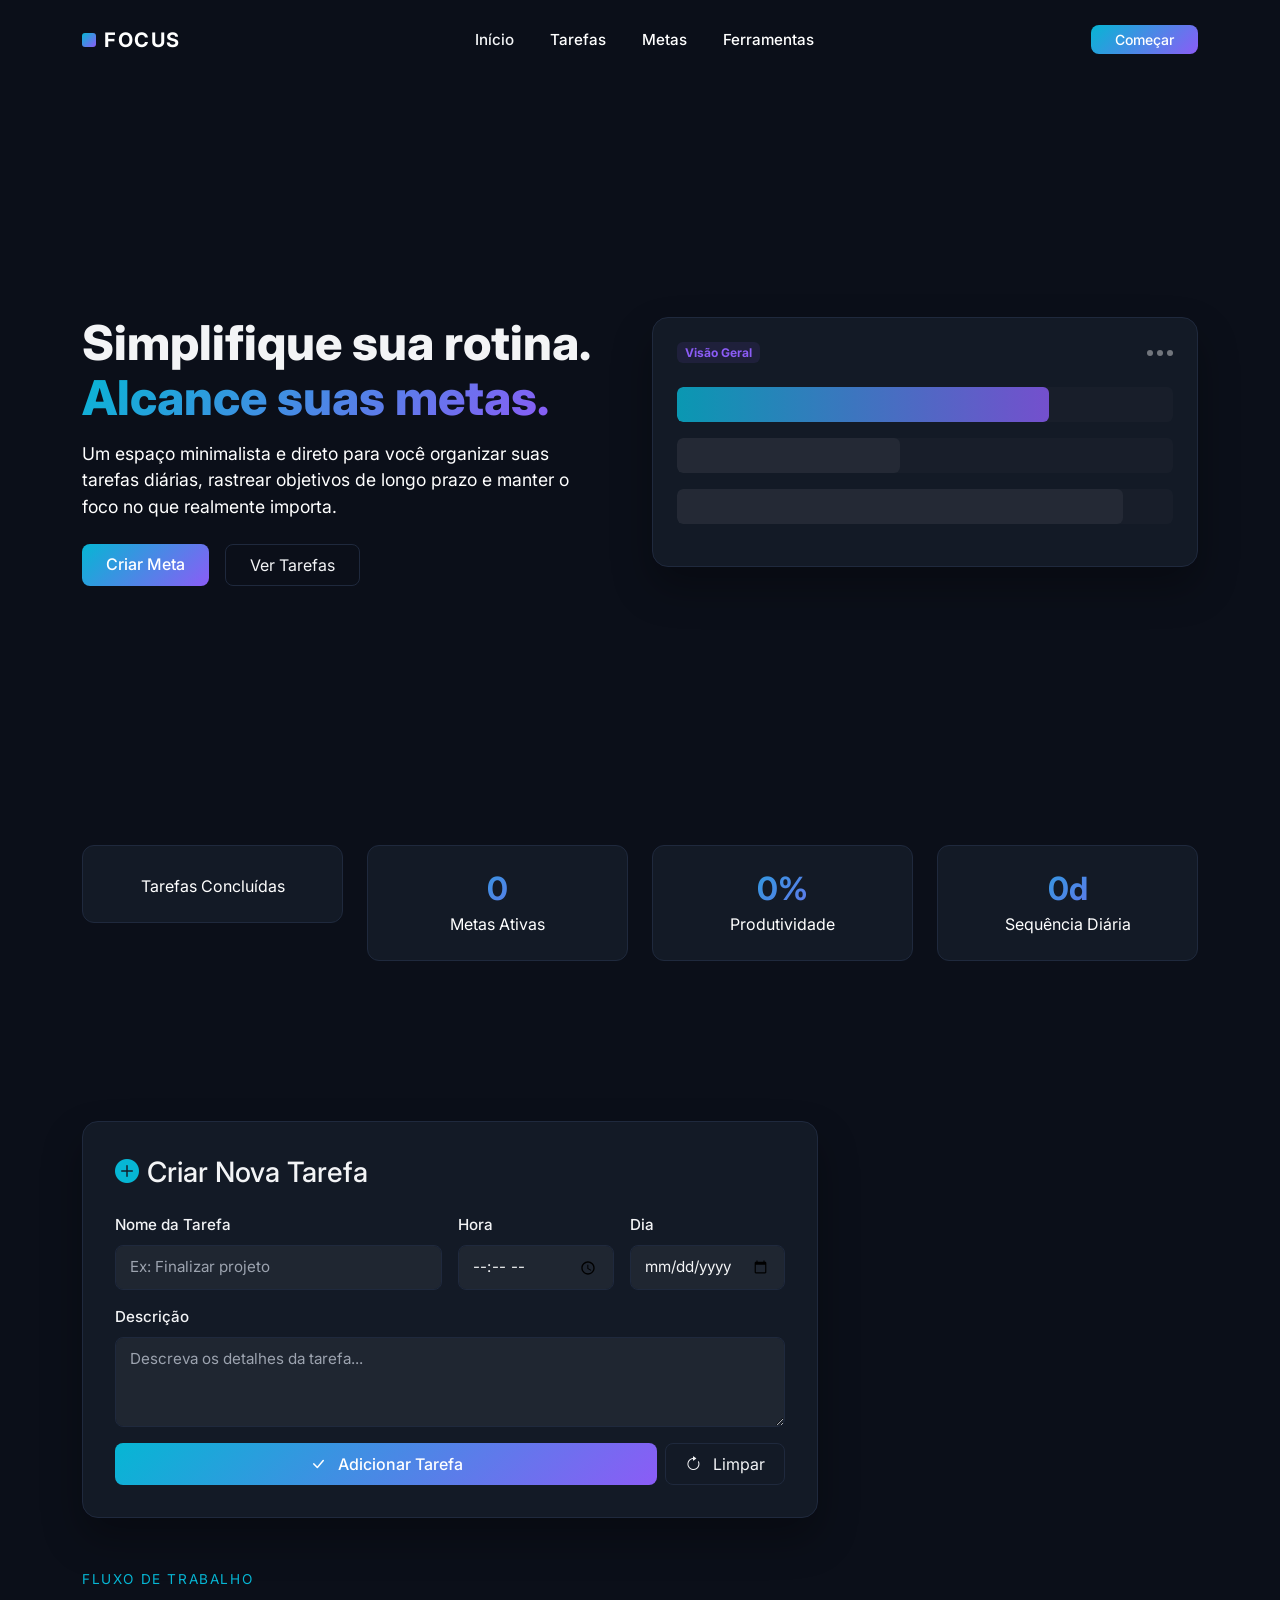
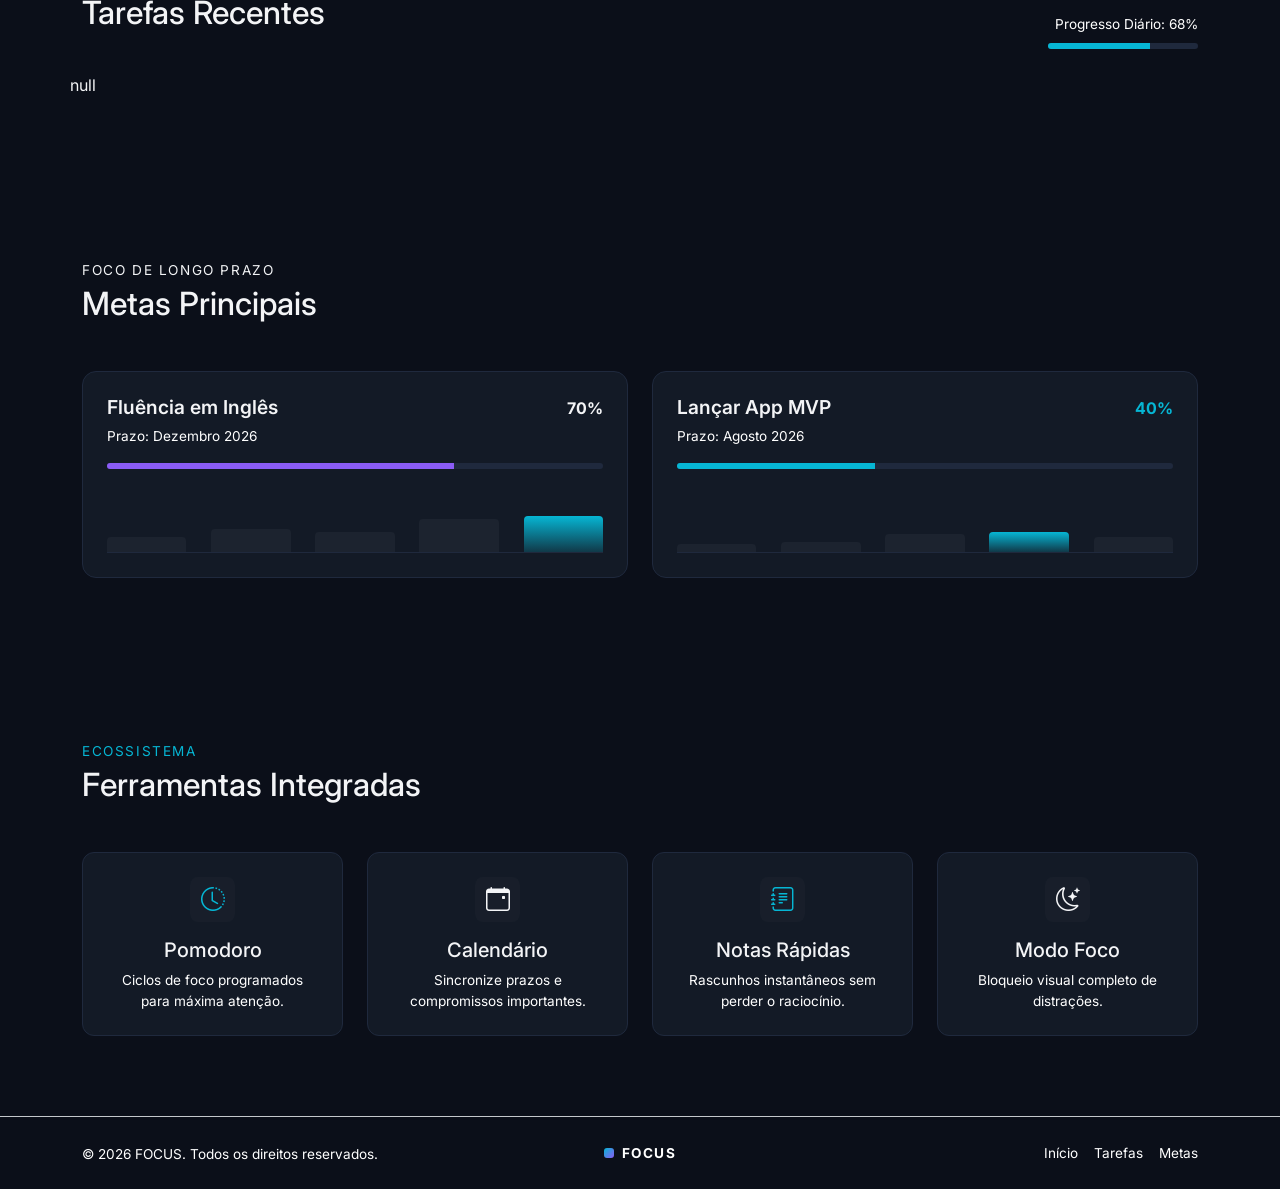
==== home/home.html @ 380817a5 "Sistemas de Produtividade e Tarefas Concluidas feito" ====
<!DOCTYPE html>
<html lang="pt-BR">

<head>
    <meta charset="UTF-8">
    <meta name="viewport" content="width=device-width, initial-scale=1.0">
    <title>Focus - Tarefas e Metas Pessoais</title>

    <link rel="preconnect" href="https://fonts.googleapis.com">
    <link rel="preconnect" href="https://fonts.gstatic.com" crossorigin>
    <link href="https://fonts.googleapis.com/css2?family=Inter:wght@400;500;600;700;800&display=swap" rel="stylesheet">

    <link href="https://cdn.jsdelivr.net/npm/bootstrap@5.3.2/dist/css/bootstrap.min.css" rel="stylesheet">

    <link href="https://cdn.jsdelivr.net/npm/bootstrap-icons@1.11.1/font/bootstrap-icons.css" rel="stylesheet">

    <link rel="stylesheet" href="home.css">
</head>

<body>

    <nav class="navbar navbar-expand-lg navbar-dark fixed-top custom-navbar">
        <div class="container">
            <a class="navbar-brand d-flex align-items-center" href="#inicio">
                <div class="logo-icon me-2"></div>
                <span class="fw-bold tracking-wider">FOCUS</span>
            </a>
            <button class="navbar-toggler border-0" type="button" data-bs-toggle="collapse" data-bs-target="#navbarNav">
                <span class="navbar-toggler-icon"></span>
            </button>
            <div class="collapse navbar-collapse" id="navbarNav">
                <ul class="navbar-nav mx-auto">
                    <li class="nav-item"><a class="nav-link active" href="#inicio">Início</a></li>
                    <li class="nav-item"><a class="nav-link" href="#tarefas">Tarefas</a></li>
                    <li class="nav-item"><a class="nav-link" href="#metas">Metas</a></li>
                    <li class="nav-item"><a class="nav-link" href="#ferramentas">Ferramentas</a></li>
                </ul>
                <div class="d-flex mt-3 mt-lg-0">
                    <a href="#tarefas" class="btn btn-premium btn-sm px-4 w-100 w-lg-auto">Começar</a>
                </div>
            </div>
        </div>
    </nav>

    <section id="inicio" class="hero-section d-flex align-items-center">
        <div class="container">
            <div class="row align-items-center gy-5">
                <div class="col-lg-6 scroll-reveal">
                    <p class="welcome-message mb-3" id="welcomeMessage"
                        style="font-size: 1.1rem; color: #06b6d4; font-weight: 500;"></p>
                    <h1 class="hero-title mb-3" id="heroTitle">Simplifique sua rotina. <br><span
                            class="text-gradient">Alcance suas metas.</span></h1>
                    <p class="hero-subtitle mb-4 text-muted">Um espaço minimalista e direto para você organizar suas
                        tarefas diárias, rastrear objetivos de longo prazo e manter o foco no que realmente importa.</p>
                    <div class="d-flex gap-3">
                        <a href="#metas" class="btn btn-premium px-4 py-2">Criar Meta</a>
                        <a href="#tarefas" class="btn btn-outline-custom px-4 py-2">Ver Tarefas</a>
                    </div>
                </div>
                <div class="col-lg-6 scroll-reveal">
                    <div class="dashboard-preview p-4">
                        <div class="d-flex justify-content-between align-items-center mb-4">
                            <span class="badge bg-purple-soft">Visão Geral</span>
                            <div class="dots-actions d-flex gap-1">
                                <span class="dot"></span><span class="dot"></span><span class="dot"></span>
                            </div>
                        </div>
                        <div class="preview-row mb-3">
                            <div class="preview-bar visual-glow" style="width: 75%;"></div>
                        </div>
                        <div class="preview-row mb-3">
                            <div class="preview-bar" style="width: 45%;"></div>
                        </div>
                        <div class="preview-row">
                            <div class="preview-bar" style="width: 90%;"></div>
                        </div>
                    </div>
                </div>
            </div>
        </div>
    </section>

    <section class="section-spacing">
        <div class="container">
            <div class="row g-4">
                <div class="col-6 col-md-3 scroll-reveal">
                    <div class="stat-card p-4 text-center">
                        <h3 class="stat-number text-gradient" id="TarefasConcluidas">0</h3>
                        <p class="stat-label mb-0 text-muted">Tarefas Concluídas</p>
                    </div>
                </div>
                <div class="col-6 col-md-3 scroll-reveal">
                    <div class="stat-card p-4 text-center">
                        <h3 class="stat-number text-gradient" id="Metas">0</h3>
                        <p class="stat-label mb-0 text-muted">Metas Ativas</p>
                    </div>
                </div>
                <div class="col-6 col-md-3 scroll-reveal">
                    <div class="stat-card p-4 text-center">
                        <h3 class="stat-number text-gradient" id="Produtividade">0</h3>
                        <p class="stat-label mb-0 text-muted">Produtividade</p>
                    </div>
                </div>
                <div class="col-6 col-md-3 scroll-reveal">
                    <div class="stat-card p-4 text-center">
                        <h3 class="stat-number text-gradient" id="SequenciaDiaria">12 d</h3>
                        <p class="stat-label mb-0 text-muted">Sequência Diária</p>
                    </div>
                </div>
            </div>
        </div>
    </section>

    <section id="tarefas" class="section-spacing">
        <div class="container">
            <!-- FORMULÁRIO PARA CRIAR TAREFA -->
            <div class="row mb-5 scroll-reveal">
                <div class="col-lg-8">
                    <div class="create-task-container">
                        <div class="create-task-form">
                            <div class="d-flex align-items-center gap-2 mb-4">
                                <i class="bi bi-plus-circle-fill text-cyan" style="font-size: 1.5rem;"></i>
                                <h3 class="form-title mb-0">Criar Nova Tarefa</h3>
                            </div>

                            <div id="taskForm">
                                <div class="row g-3">
                                    <!-- Nome da Tarefa -->
                                    <div class="col-md-6">
                                        <div class="form-group">
                                            <label class="form-label">Nome da Tarefa</label>
                                            <input type="text" class="form-control form-control-task" id="nomeT"
                                                placeholder="Ex: Finalizar projeto" required>
                                        </div>
                                    </div>

                                    <!-- Hora -->
                                    <div class="col-md-3">
                                        <div class="form-group">
                                            <label class="form-label">Hora</label>
                                            <input type="time" class="form-control form-control-task" id="horaT"
                                                required>
                                        </div>
                                    </div>

                                    <!-- Dia -->
                                    <div class="col-md-3">
                                        <div class="form-group">
                                            <label class="form-label">Dia</label>
                                            <input type="date" class="form-control form-control-task" id="dataT"
                                                required>
                                        </div>
                                    </div>

                                    <!-- Descrição -->
                                    <div class="col-12">
                                        <div class="form-group">
                                            <label class="form-label">Descrição</label>
                                            <textarea class="form-control form-control-task" id="bioT" rows="3"
                                                placeholder="Descreva os detalhes da tarefa..."></textarea>
                                        </div>
                                    </div>

                                    <!-- Botão Enviar -->
                                    <div class="col-12 d-flex gap-2">
                                        <button type="button" class="btn btn-premium flex-grow-1 py-2"
                                            onclick="criarTarefa()">
                                            <i class="bi bi-check-lg me-2"></i> Adicionar Tarefa
                                        </button>
                                        <button type="button" class="btn btn-outline-custom py-2"
                                            style="min-width: 120px;" onclick="limparFormulario()">
                                            <i class="bi bi-arrow-clockwise me-2"></i> Limpar
                                        </button>
                                    </div>
                                </div>
                            </div>
                        </div>
                    </div>
                </div>
            </div>

            <div class="d-flex justify-content-between align-items-end mb-5 scroll-reveal">
                <div>
                    <span class="text-uppercase tracking-wider text-cyan font-sm" id="tasksLabel">Fluxo de
                        Trabalho</span>
                    <h2 class="section-title mt-1" id="recentTasksTitle">Tarefas Recentes</h2>
                    <p class="task-section-message mt-3" id="taskSectionMessage"
                        style="font-size: 0.95rem; color: #9ca3af;"></p>
                </div>
                <div class="progress-container text-end d-none d-sm-block">
                    <span class="font-sm text-muted mb-2 d-block" id="dailyProgressText">Progresso Diário: 68%</span>
                    <div class="progress custom-progress" style="width: 150px; height: 6px;">
                        <div class="progress-bar custom-bg-cyan" role="progressbar" id="dailyProgressBar"
                            style="width: 68%"></div>
                    </div>
                </div>
            </div>

            <div class="row g-4" id="tasksR">

            </div>
        </div>
    </section>

    <section id="metas" class="section-spacing">
        <div class="container">
            <div class="mb-5 scroll-reveal">
                <span class="text-uppercase tracking-wider text-purple font-sm">Foco de Longo Prazo</span>
                <h2 class="section-title mt-1" id="goalsTitle">Metas Principais</h2>
                <p class="goals-message mt-3" id="goalsMessage" style="font-size: 0.95rem; color: #9ca3af;"></p>
            </div>

            <div class="row g-4">
                <div class="col-md-6 scroll-reveal">
                    <div class="goal-card p-4">
                        <div class="d-flex justify-content-between align-items-start mb-3">
                            <div>
                                <h4 class="goal-title mb-1">Fluência em Inglês</h4>
                                <span class="font-sm text-muted">Prazo: Dezembro 2026</span>
                            </div>
                            <span class="goal-percentage text-purple fw-bold">70%</span>
                        </div>
                        <div class="progress custom-progress mb-4" style="height: 6px;">
                            <div class="progress-bar custom-bg-purple" role="progressbar" style="width: 70%"></div>
                        </div>
                        <div class="fake-chart d-flex align-items-end justify-content-between pt-2">
                            <div class="chart-bar" style="height: 30%"></div>
                            <div class="chart-bar" style="height: 45%"></div>
                            <div class="chart-bar" style="height: 40%"></div>
                            <div class="chart-bar" style="height: 65%"></div>
                            <div class="chart-bar active" style="height: 70%"></div>
                        </div>
                    </div>
                </div>
                <div class="col-md-6 scroll-reveal">
                    <div class="goal-card p-4">
                        <div class="d-flex justify-content-between align-items-start mb-3">
                            <div>
                                <h4 class="goal-title mb-1">Lançar App MVP</h4>
                                <span class="font-sm text-muted">Prazo: Agosto 2026</span>
                            </div>
                            <span class="goal-percentage text-cyan fw-bold">40%</span>
                        </div>
                        <div class="progress custom-progress mb-4" style="height: 6px;">
                            <div class="progress-bar custom-bg-cyan" role="progressbar" style="width: 40%"></div>
                        </div>
                        <div class="fake-chart d-flex align-items-end justify-content-between pt-2">
                            <div class="chart-bar" style="height: 15%"></div>
                            <div class="chart-bar" style="height: 20%"></div>
                            <div class="chart-bar" style="height: 35%"></div>
                            <div class="chart-bar active" style="height: 40%"></div>
                            <div class="chart-bar" style="height: 30%"></div>
                        </div>
                    </div>
                </div>
            </div>
        </div>
    </section>

    <section id="ferramentas" class="section-spacing">
        <div class="container">
            <div class="mb-5 scroll-reveal">
                <span class="text-uppercase tracking-wider text-cyan font-sm">Ecossistema</span>
                <h2 class="section-title mt-1">Ferramentas Integradas</h2>
            </div>

            <div class="row g-4">
                <div class="col-md-6 col-lg-3 scroll-reveal">
                    <div class="tool-card p-4 text-center">
                        <div class="tool-icon mb-3 mx-auto text-cyan">
                            <i class="bi bi-clock-history"></i>
                        </div>
                        <h5>Pomodoro</h5>
                        <p class="text-muted font-sm mb-0">Ciclos de foco programados para máxima atenção.</p>
                    </div>
                </div>
                <div class="col-md-6 col-lg-3 scroll-reveal">
                    <div class="tool-card p-4 text-center">
                        <div class="tool-icon mb-3 mx-auto text-purple">
                            <i class="bi bi-calendar-event"></i>
                        </div>
                        <h5>Calendário</h5>
                        <p class="text-muted font-sm mb-0">Sincronize prazos e compromissos importantes.</p>
                    </div>
                </div>
                <div class="col-md-6 col-lg-3 scroll-reveal">
                    <div class="tool-card p-4 text-center">
                        <div class="tool-icon mb-3 mx-auto text-cyan">
                            <i class="bi bi-journal-text"></i>
                        </div>
                        <h5>Notas Rápidas</h5>
                        <p class="text-muted font-sm mb-0">Rascunhos instantâneos sem perder o raciocínio.</p>
                    </div>
                </div>
                <div class="col-md-6 col-lg-3 scroll-reveal">
                    <div class="tool-card p-4 text-center">
                        <div class="tool-icon mb-3 mx-auto text-purple">
                            <i class="bi bi-moon-stars"></i>
                        </div>
                        <h5>Modo Foco</h5>
                        <p class="text-muted font-sm mb-0">Bloqueio visual completo de distrações.</p>
                    </div>
                </div>
            </div>
        </div>
    </section>

    <div style="display: none;" class="custom-alert alert-success-custom" id="alertBox">
        <div class="d-flex align-items-center gap-3">
            <i class="bi bi-check-circle-fill"></i>
            <div>
                <h6 class="mb-1">Tarefa adicionada!</h6>
                <p class="mb-0">Sua tarefa foi salva com sucesso.</p>
            </div>
        </div>
        <button class="btn-close-alert" onclick="fecharAlert()">
            <i class="bi bi-x-lg"></i>
        </button>
    </div>
    <div style="display: none;" class="custom-alert alert-error-custom" id="alertErro">
        <div class="d-flex align-items-center gap-3">
            <i class="bi bi-x-circle-fill"></i>
            <div>
                <h6 class="mb-1">Tarefa inválida.</h6>
                <p class="mb-0">Preencha todas as informações. Tente novamente.</p>
            </div>
        </div>
        <button class="btn-close-alert" onclick="fecharErro()">
            <i class="bi bi-x-lg"></i>
        </button>
    </div>

    <!-- ALERTA SUCESSO -->
    <div style="display: none;" class="custom-alert alert-success-custom" id="alertBox">
        <div class="d-flex align-items-center gap-3">
            <i class="bi bi-check-circle-fill"></i>
            <div>
                <h6 class="mb-1">Tarefa criada com sucesso!</h6>
                <p class="mb-0">Vá até <strong>Tarefas Recentes</strong>.</p>
            </div>
        </div>
        <button class="btn-close-alert" onclick="fecharAlert()">
            <i class="bi bi-x-lg"></i>
        </button>
    </div>
    <footer class="py-4 border-top border-secondary-subtle">
        <div class="container">
            <div class="row align-items-center gy-3">
                <div class="col-md-4 text-center text-md-start">
                    <span class="font-sm text-muted">&copy; 2026 FOCUS. Todos os direitos reservados.</span>
                </div>
                <div class="col-md-4 text-center">
                    <div class="d-flex justify-content-center gap-2">
                        <div class="logo-icon logo-sm"></div>
                        <span class="fw-bold font-sm tracking-wider text-white">FOCUS</span>
                    </div>
                </div>
                <div class="col-md-4 text-center text-md-end">
                    <div class="footer-links d-flex justify-content-center justify-content-md-end gap-3">
                        <a href="#inicio" class="font-sm text-muted text-decoration-none">Início</a>
                        <a href="#tarefas" class="font-sm text-muted text-decoration-none">Tarefas</a>
                        <a href="#metas" class="font-sm text-muted text-decoration-none">Metas</a>
                    </div>
                </div>
            </div>
        </div>
    </footer>
    <script src="https://cdn.jsdelivr.net/npm/bootstrap@5.3.2/dist/js/bootstrap.bundle.min.js"></script>
    <script src="home.js"></script>

</body>

</html>
---- home/home.css ----
/* --- CONFIGURAÇÕES GERAIS E PALETA DE CORES --- */
:root {
  --bg-main: #0b0f19; /* Fundo escuro premium */
  --bg-card: #131a26; /* Superfície dos cards */
  --text-primary: #f3f4f6; /* Branco suave */
  --text-muted: #9ca3af; /* Cinza intermediário */
  --color-cyan: #06b6d4; /* Detalhe Ciano */
  --color-purple: #8b5cf6; /* Detalhe Roxo */
  --border-color: #1f293d; /* Bordas sutis */
}

html {
  scroll-behavior: smooth;
}

body {
  background-color: var(--bg-main);
  color: var(--text-primary);
  font-family:
    "Inter",
    -apple-system,
    sans-serif;
  overflow-x: hidden;
}

/* --- UTILITÁRIOS VISUAIS --- */
.text-gradient {
  background: linear-gradient(135deg, var(--color-cyan), var(--color-purple));
  -webkit-background-clip: text;
  -webkit-text-fill-color: transparent;
}

.tracking-wider {
  letter-spacing: 0.1rem;
}
.font-sm {
  font-size: 0.85rem;
}
.section-spacing {
  padding: 80px 0;
}
.text-muted {
  color: #ffffff !important;
}

/* Badges Soft */
.bg-cyan-soft {
  background-color: rgba(6, 182, 212, 0.1);
  color: var(--color-cyan);
}
.bg-purple-soft {
  background-color: rgba(139, 92, 246, 0.1);
  color: var(--color-purple);
}
.bg-blue-soft {
  background-color: rgba(59, 130, 246, 0.1);
  color: #3b82f6;
}

/* --- NAVBAR DINÂMICA --- */
.custom-navbar {
  background-color: transparent;
  transition: all 0.3s ease;
  padding: 20px 0;
  border-bottom: 1px solid transparent;
}

.custom-navbar.scrolled {
  background-color: rgba(11, 15, 25, 0.85);
  backdrop-filter: blur(12px);
  padding: 12px 0;
  border-bottom: 1px solid var(--border-color);
}

.logo-icon {
  width: 14px;
  height: 14px;
  background: linear-gradient(135deg, var(--color-cyan), var(--color-purple));
  border-radius: 3px;
}
.logo-sm {
  width: 10px;
  height: 10px;
  margin-top: 5px;
}

.navbar-nav .nav-link {
  color: #ffffff;
  font-size: 0.95rem;
  font-weight: 500;
  transition: color 0.2s ease;
  margin: 0 10px;
}

.navbar-nav .nav-link:hover,
.navbar-nav .nav-link.active {
  color: var(--text-primary);
}

/* --- BOTÕES --- */
.btn-premium {
  background: linear-gradient(135deg, var(--color-cyan), var(--color-purple));
  color: #fff;
  border: none;
  border-radius: 8px;
  font-weight: 500;
  transition:
    transform 0.2s ease,
    box-shadow 0.2s ease;
}

.btn-premium:hover {
  transform: translateY(-1px);
  box-shadow: 0 4px 20px rgba(6, 182, 212, 0.25);
  color: #fff;
}

.btn-outline-custom {
  background-color: transparent;
  color: var(--text-primary);
  border: 1px solid var(--border-color);
  border-radius: 8px;
  transition:
    background-color 0.2s ease,
    border-color 0.2s ease;
}

.btn-outline-custom:hover {
  background-color: rgba(255, 255, 255, 0.03);
  border-color: var(--text-muted);
  color: #fff;
}

/* --- HERO SECTION --- */
.hero-section {
  min-height: 85vh;
  padding-top: 120px;
}

.hero-title {
  font-size: 3rem;
  font-weight: 800;
  line-height: 1.15;
}

.hero-subtitle {
  font-size: 1.1rem;
  max-width: 500px;
}

/* Painel de Preview Simulado */
.dashboard-preview {
  background-color: var(--bg-card);
  border: 1px solid var(--border-color);
  border-radius: 16px;
  min-height: 250px;
  box-shadow: 0 20px 40px rgba(0, 0, 0, 0.3);
}

.preview-row {
  background-color: rgba(255, 255, 255, 0.02);
  height: 35px;
  border-radius: 6px;
  overflow: hidden;
  position: relative;
}

.preview-bar {
  height: 100%;
  background-color: rgba(255, 255, 255, 0.05);
  border-radius: 6px;
  transition: width 1s ease;
}

.preview-bar.visual-glow {
  background: linear-gradient(90deg, var(--color-cyan), var(--color-purple));
  opacity: 0.8;
}

.dot {
  width: 6px;
  height: 6px;
  background-color: #ffffff;
  border-radius: 50%;
  opacity: 0.4;
}

/* --- CARDS DE ESTATÍSTICA --- */
.stat-card {
  background-color: var(--bg-card);
  border: 1px solid var(--border-color);
  border-radius: 12px;
}

.stat-number {
  font-size: 2rem;
  font-weight: 700;
  margin-bottom: 4px;
}

/* --- TAREFAS --- */
.task-card {
  background-color: var(--bg-card);
  border: 1px solid var(--border-color);
  border-radius: 12px;
  transition:
    transform 0.25s ease,
    border-color 0.25s ease;
}

.task-card:hover {
  transform: translateY(-4px);
  border-color: rgba(6, 182, 212, 0.3);
}

.priority-indicator {
  font-size: 0.75rem;
  font-weight: 600;
  padding: 2px 8px;
  border-radius: 20px;
}
.priority-indicator.high {
  background-color: rgba(239, 68, 68, 0.1);
  color: #ef4444;
}
.priority-indicator.medium {
  background-color: rgba(245, 158, 11, 0.1);
  color: #f59e0b;
}
.priority-indicator.low {
  background-color: rgba(16, 185, 129, 0.1);
  color: #10b981;
}

.task-title {
  font-size: 1.15rem;
  font-weight: 600;
  margin-bottom: 8px;
}

.task-desc {
  font-size: 0.95rem;
  line-height: 1.5;
  color: #ffffff;
}

.btn-done {
  background: none;
  border: none;
  color: #ffffff;
  font-size: 0.85rem;
  font-weight: 500;
  transition: color 0.2s ease;
}

.btn-done:hover {
  color: var(--color-cyan);
}

.custom-progress {
  background-color: #1f293d;
  border-radius: 20px;
}
.custom-bg-cyan {
  background-color: var(--color-cyan);
}
.custom-bg-purple {
  background-color: var(--color-purple);
}

/* --- METAS --- */
.goal-card {
  background-color: var(--bg-card);
  border: 1px solid var(--border-color);
  border-radius: 14px;
}

.goal-title {
  font-size: 1.2rem;
  font-weight: 600;
}

/* Mini gráfico simulado */
.fake-chart {
  height: 60px;
  border-bottom: 1px solid var(--border-color);
}

.chart-bar {
  width: 16%;
  background-color: rgba(255, 255, 255, 0.04);
  border-radius: 4px 4px 0 0;
  transition: background-color 0.3s ease;
}

.chart-bar.active {
  background: linear-gradient(
    to top,
    rgba(6, 182, 212, 0.2),
    var(--color-cyan)
  );
}

/* --- FERRAMENTAS --- */
.tool-card {
  background-color: var(--bg-card);
  border: 1px solid var(--border-color);
  border-radius: 12px;
  transition: background-color 0.2s ease;
}

.tool-card:hover {
  background-color: rgba(19, 26, 38, 0.6);
}

.tool-icon {
  font-size: 1.5rem;
  width: 45px;
  height: 45px;
  background-color: rgba(255, 255, 255, 0.02);
  border-radius: 8px;
  display: flex;
  align-items: center;
  justify-content: center;
}

/* --- ANIMAÇÃO DE REVEAL (JS) --- */
.scroll-reveal {
  opacity: 0;
  transform: translateY(20px);
  transition:
    opacity 0.6s cubic-bezier(0.16, 1, 0.3, 1),
    transform 0.6s cubic-bezier(0.16, 1, 0.3, 1);
}

.scroll-reveal.visible {
  opacity: 1;
  transform: translateY(0);
}

/* --- FORMULÁRIO DE CRIAR TAREFA --- */
.create-task-container {
  background-color: var(--bg-card);
  border: 1px solid var(--border-color);
  border-radius: 16px;
  padding: 32px;
  box-shadow: 0 20px 40px rgba(0, 0, 0, 0.3);
  animation: slideInUp 0.5s ease;
}

@keyframes slideInUp {
  from {
    opacity: 0;
    transform: translateY(20px);
  }
  to {
    opacity: 1;
    transform: translateY(0);
  }
}

.create-task-form {
  width: 100%;
}

.form-label {
  color: var(--text-primary);
  font-weight: 500;
  margin-bottom: 8px;
  display: block;
  font-size: 0.95rem;
}

.form-control-task {
  background-color: rgba(255, 255, 255, 0.05);
  border: 1px solid var(--border-color);
  color: var(--text-primary);
  border-radius: 8px;
  padding: 10px 14px;
  transition:
    border-color 0.2s ease,
    background-color 0.2s ease,
    box-shadow 0.2s ease;
  font-size: 0.95rem;
  font-family: "Inter", sans-serif;
}

.form-control-task:focus {
  background-color: rgba(255, 255, 255, 0.08);
  border-color: var(--color-cyan);
  color: var(--text-primary);
  box-shadow: 0 0 0 0.2rem rgba(6, 182, 212, 0.1);
  outline: none;
}

.form-control-task::placeholder {
  color: var(--text-muted);
}

.form-control-task::selection {
  background-color: rgba(6, 182, 212, 0.2);
  color: var(--text-primary);
}

/* Estilo para textarea */
textarea.form-control-task {
  resize: vertical;
  font-family: "Inter", sans-serif;
}

textarea.form-control-task:focus {
  min-height: 90px;
}

.text-cyan {
  color: var(--color-cyan);
}

/* --- RESPONSIVIDADE ADICIONAL --- */
@media (max-width: 768px) {
  .hero-title {
    font-size: 2.2rem;
  }
  .section-spacing {
    padding: 50px 0;
  }
  .custom-navbar {
    background-color: var(--bg-main);
  }
  .create-task-container {
    padding: 20px;
  }
  .form-label {
    font-size: 0.9rem;
  }
}

.custom-alert {
  position: fixed;
  top: 20px;
  right: 20px;
  max-width: 400px;
  padding: 16px 20px;
  border-radius: 12px;
  display: flex;
  align-items: center;
  justify-content: space-between;
  gap: 16px;
  z-index: 1100;
  font-weight: 600;
}

.custom-alert p {
  margin: 0;
  font-size: 0.9rem;
  opacity: 0.8;
}

@keyframes slideInRight {
  from {
    opacity: 0;
    transform: translateX(20px);
  }
  to {
    opacity: 1;
    transform: translateX(0);
  }
}

.alert-success-custom {
  background-color: rgba(34, 197, 94, 0.1);
  border: 1px solid rgba(34, 197, 94, 0.3);
  color: #22c55e;
}

.alert-error-custom {
  background-color: rgba(239, 68, 68, 0.1);
  border: 1px solid rgba(239, 68, 68, 0.3);
  color: #ef4444;
}

.btn-close-alert {
  background: none;
  border: none;
  color: inherit;
  font-size: 1.2rem;
  cursor: pointer;
  transition: transform 0.2s ease;
}

.btn-close-alert:hover {
  transform: scale(1.1);
}

/* --- SCROLL REVEAL --- */
.scroll-reveal {
  opacity: 0;
  transform: translateY(20px);
  transition:
    opacity 0.6s ease,
    transform 0.6s ease;
}

.scroll-reveal.visible {
  opacity: 1;
  transform: translateY(0);
}

/* --- RESPONSIVIDADE --- */
@media (max-width: 576px) {
  .login-form-container {
    padding: 24px;
  }

  .form-title {
    font-size: 1.25rem;
  }

  .custom-alert {
    max-width: calc(100% - 20px);
    right: 10px;
    left: 10px;
  }

  .logo-icon-lg {
    width: 35px;
    height: 35px;
  }
}
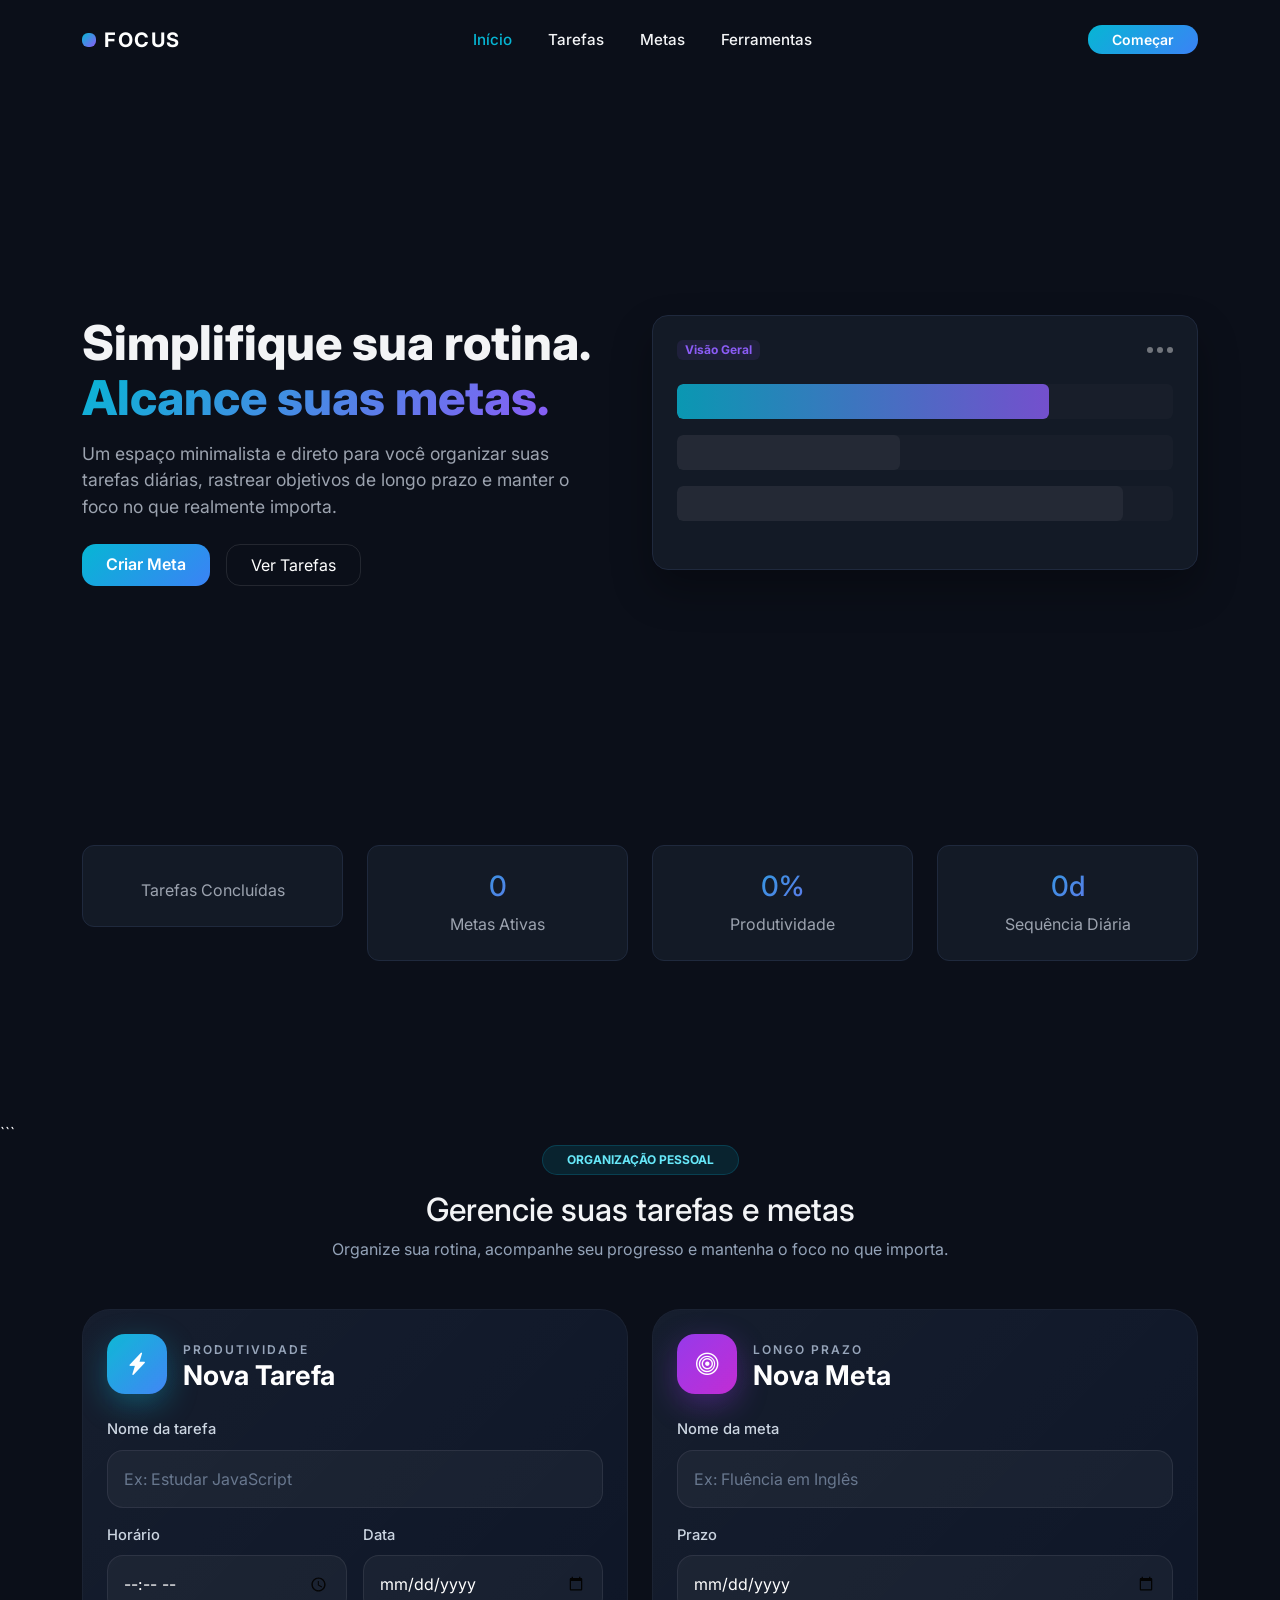
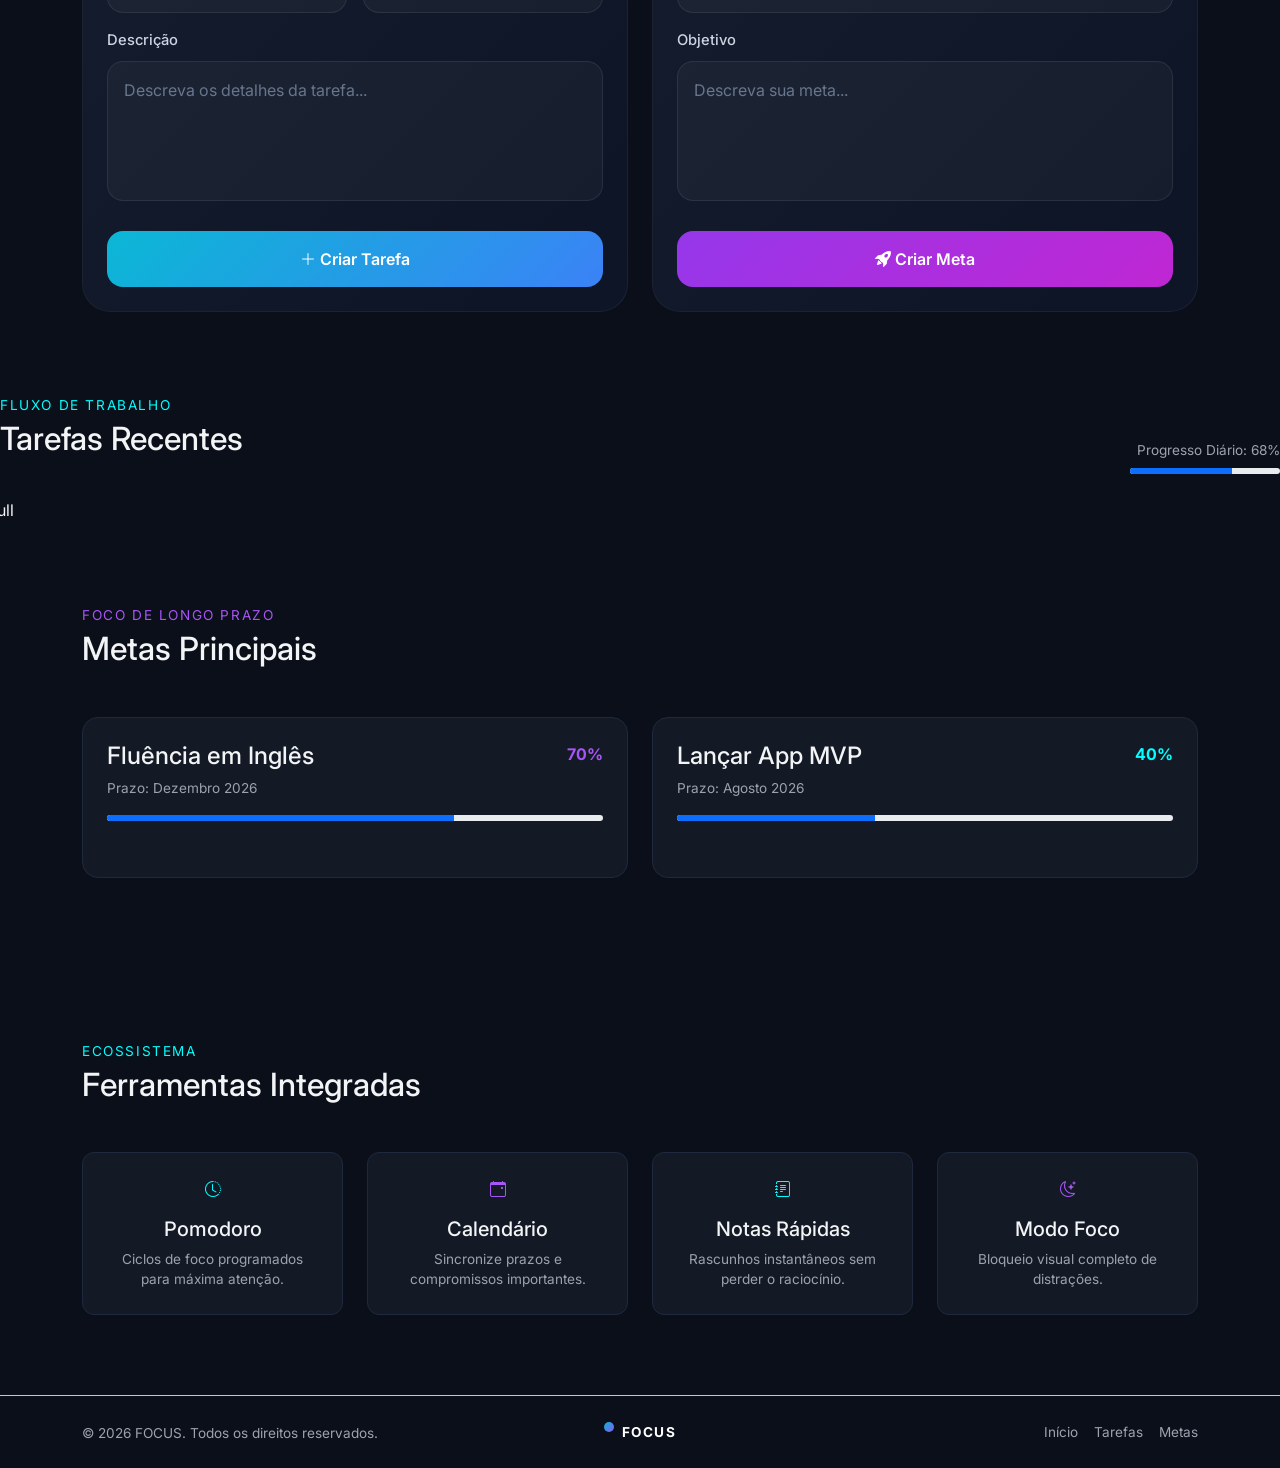
==== commit 036b4f4a: "Novo designer da DIV de criar tarefas/metas" ====
--- a/home/home.html
+++ b/home/home.html
@@ -111,96 +111,201 @@
         </div>
     </section>
 
+
     <section id="tarefas" class="section-spacing">
-        <div class="container">
-            <!-- FORMULÁRIO PARA CRIAR TAREFA -->
-            <div class="row mb-5 scroll-reveal">
-                <div class="col-lg-8">
-                    <div class="create-task-container">
-                        <div class="create-task-form">
-                            <div class="d-flex align-items-center gap-2 mb-4">
-                                <i class="bi bi-plus-circle-fill text-cyan" style="font-size: 1.5rem;"></i>
-                                <h3 class="form-title mb-0">Criar Nova Tarefa</h3>
-                            </div>
-
-                            <div id="taskForm">
-                                <div class="row g-3">
-                                    <!-- Nome da Tarefa -->
-                                    <div class="col-md-6">
-                                        <div class="form-group">
-                                            <label class="form-label">Nome da Tarefa</label>
-                                            <input type="text" class="form-control form-control-task" id="nomeT"
-                                                placeholder="Ex: Finalizar projeto" required>
-                                        </div>
-                                    </div>
-
-                                    <!-- Hora -->
-                                    <div class="col-md-3">
-                                        <div class="form-group">
-                                            <label class="form-label">Hora</label>
-                                            <input type="time" class="form-control form-control-task" id="horaT"
-                                                required>
-                                        </div>
-                                    </div>
-
-                                    <!-- Dia -->
-                                    <div class="col-md-3">
-                                        <div class="form-group">
-                                            <label class="form-label">Dia</label>
-                                            <input type="date" class="form-control form-control-task" id="dataT"
-                                                required>
-                                        </div>
-                                    </div>
-
-                                    <!-- Descrição -->
-                                    <div class="col-12">
-                                        <div class="form-group">
-                                            <label class="form-label">Descrição</label>
-                                            <textarea class="form-control form-control-task" id="bioT" rows="3"
-                                                placeholder="Descreva os detalhes da tarefa..."></textarea>
-                                        </div>
-                                    </div>
-
-                                    <!-- Botão Enviar -->
-                                    <div class="col-12 d-flex gap-2">
-                                        <button type="button" class="btn btn-premium flex-grow-1 py-2"
-                                            onclick="criarTarefa()">
-                                            <i class="bi bi-check-lg me-2"></i> Adicionar Tarefa
-                                        </button>
-                                        <button type="button" class="btn btn-outline-custom py-2"
-                                            style="min-width: 120px;" onclick="limparFormulario()">
-                                            <i class="bi bi-arrow-clockwise me-2"></i> Limpar
-                                        </button>
-                                    </div>
+
+        ```
+        <div class="container">
+
+            <!-- HEADER -->
+            <div class="text-center mb-5 scroll-reveal">
+
+                <span class="badge rounded-pill custom-badge px-4 py-2 mb-3">
+                    ORGANIZAÇÃO PESSOAL
+                </span>
+
+                <h2 class="section-title">
+                    Gerencie suas tarefas e metas
+                </h2>
+
+                <p class="section-subtitle">
+                    Organize sua rotina, acompanhe seu progresso e mantenha o foco no que importa.
+                </p>
+
+            </div>
+
+            <!-- FORMULÁRIOS -->
+            <div class="row g-4 align-items-stretch">
+
+                <!-- TAREFAS -->
+                <div class="col-lg-6 scroll-reveal">
+
+                    <div class="modern-form-card task-card h-100">
+
+                        <!-- TOPO -->
+                        <div class="form-header">
+
+                            <div class="form-icon cyan-glow">
+                                <i class="bi bi-lightning-charge-fill"></i>
+                            </div>
+
+                            <div>
+                                <span class="form-mini-text">
+                                    PRODUTIVIDADE
+                                </span>
+
+                                <h3 class="modern-form-title">
+                                    Nova Tarefa
+                                </h3>
+                            </div>
+
+                        </div>
+
+                        <!-- FORM -->
+                        <div class="mt-4">
+
+                            <div class="mb-3">
+                                <label class="form-label-modern">
+                                    Nome da tarefa
+                                </label>
+
+                                <input type="text" class="modern-input" placeholder="Ex: Estudar JavaScript"
+                                    autocomplete="off">
+                            </div>
+
+                            <div class="row g-3">
+
+                                <div class="col-md-6">
+                                    <label class="form-label-modern">
+                                        Horário
+                                    </label>
+
+                                    <input type="time" class="modern-input">
                                 </div>
-                            </div>
-                        </div>
-                    </div>
-                </div>
-            </div>
-
-            <div class="d-flex justify-content-between align-items-end mb-5 scroll-reveal">
-                <div>
-                    <span class="text-uppercase tracking-wider text-cyan font-sm" id="tasksLabel">Fluxo de
-                        Trabalho</span>
-                    <h2 class="section-title mt-1" id="recentTasksTitle">Tarefas Recentes</h2>
-                    <p class="task-section-message mt-3" id="taskSectionMessage"
-                        style="font-size: 0.95rem; color: #9ca3af;"></p>
-                </div>
-                <div class="progress-container text-end d-none d-sm-block">
-                    <span class="font-sm text-muted mb-2 d-block" id="dailyProgressText">Progresso Diário: 68%</span>
-                    <div class="progress custom-progress" style="width: 150px; height: 6px;">
-                        <div class="progress-bar custom-bg-cyan" role="progressbar" id="dailyProgressBar"
-                            style="width: 68%"></div>
-                    </div>
-                </div>
-            </div>
-
-            <div class="row g-4" id="tasksR">
-
-            </div>
-        </div>
+
+                                <div class="col-md-6">
+                                    <label class="form-label-modern">
+                                        Data
+                                    </label>
+
+                                    <input type="date" class="modern-input">
+                                </div>
+
+                            </div>
+
+                            <div class="mt-3">
+                                <label class="form-label-modern">
+                                    Descrição
+                                </label>
+
+                                <textarea class="modern-input modern-textarea"
+                                    placeholder="Descreva os detalhes da tarefa..."></textarea>
+                            </div>
+
+                            <button class="modern-btn cyan-btn mt-4 w-100">
+                                <i class="bi bi-plus-lg"></i>
+                                Criar Tarefa
+                            </button>
+
+                        </div>
+
+
+                    </div>
+
+                </div>
+
+                <!-- METAS -->
+                <div class="col-lg-6 scroll-reveal">
+
+                    <div class="modern-form-card goal-card-modern h-100">
+
+                        <!-- TOPO -->
+                        <div class="form-header">
+
+                            <div class="form-icon purple-glow">
+                                <i class="bi bi-bullseye"></i>
+                            </div>
+
+                            <div>
+                                <span class="form-mini-text">
+                                    LONGO PRAZO
+                                </span>
+
+                                <h3 class="modern-form-title">
+                                    Nova Meta
+                                </h3>
+                            </div>
+
+                        </div>
+
+                        <!-- FORM -->
+                        <div class="mt-4">
+
+                            <div class="mb-3">
+                                <label class="form-label-modern">
+                                    Nome da meta
+                                </label>
+
+                                <input type="text" class="modern-input" placeholder="Ex: Fluência em Inglês"
+                                    autocomplete="off">
+                            </div>
+
+                            <div class="mb-3">
+                                <label class="form-label-modern">
+                                    Prazo
+                                </label>
+
+                                <input type="date" class="modern-input">
+                            </div>
+
+                            <div>
+                                <label class="form-label-modern">
+                                    Objetivo
+                                </label>
+
+                                <textarea class="modern-input modern-textarea"
+                                    placeholder="Descreva sua meta..."></textarea>
+                            </div>
+
+                            <button class="modern-btn purple-btn mt-4 w-100">
+                                <i class="bi bi-rocket-takeoff-fill"></i>
+                                Criar Meta
+                            </button>
+
+                            </d>
+
+                        </div>
+
+                    </div>
+
+                </div>
+
+            </div>
+
     </section>
+
+
+    <div class="d-flex justify-content-between align-items-end mb-5 scroll-reveal">
+        <div>
+            <span class="text-uppercase tracking-wider text-cyan font-sm" id="tasksLabel">Fluxo de
+                Trabalho</span>
+            <h2 class="section-title mt-1" id="recentTasksTitle">Tarefas Recentes</h2>
+            <p class="task-section-message mt-3" id="taskSectionMessage" style="font-size: 0.95rem; color: #9ca3af;">
+            </p>
+        </div>
+        <div class="progress-container text-end d-none d-sm-block">
+            <span class="font-sm text-muted mb-2 d-block" id="dailyProgressText">Progresso Diário:
+                68%</span>
+            <div class="progress custom-progress" style="width: 150px; height: 6px;">
+                <div class="progress-bar custom-bg-cyan" role="progressbar" id="dailyProgressBar" style="width: 68%">
+                </div>
+            </div>
+        </div>
+    </div>
+
+    <div class="row g-4" id="tasksR">
+
+    </div>
 
     <section id="metas" class="section-spacing">
         <div class="container">
--- a/home/home.css
+++ b/home/home.css
@@ -1,14 +1,40 @@
-/* --- CONFIGURAÇÕES GERAIS E PALETA DE CORES --- */
+/* =============================================================================
+   FOCUS - REFACTORED CSS
+   Design moderno, minimalista e escalável | Componentes reutilizáveis | BEM
+   ============================================================================= */
+
+/* --- VARIÁVEIS E CONFIGURAÇÕES GLOBAIS --- */
 :root {
-  --bg-main: #0b0f19; /* Fundo escuro premium */
-  --bg-card: #131a26; /* Superfície dos cards */
-  --text-primary: #f3f4f6; /* Branco suave */
-  --text-muted: #9ca3af; /* Cinza intermediário */
-  --color-cyan: #06b6d4; /* Detalhe Ciano */
-  --color-purple: #8b5cf6; /* Detalhe Roxo */
-  --border-color: #1f293d; /* Bordas sutis */
-}
-
+  /* Paleta de cores */
+  --bg-main: #0b0f19;
+  --bg-card: #131a26;
+  --bg-hover: rgba(255, 255, 255, 0.03);
+  --text-primary: #f3f4f6;
+  --text-muted: #9ca3af;
+  --color-cyan: #06b6d4;
+  --color-purple: #8b5cf6;
+  --border-color: #1f293d;
+  --border-hover: rgba(6, 182, 212, 0.3);
+
+  /* Espaçamento */
+  --spacing-xs: 0.5rem;
+  --spacing-sm: 1rem;
+  --spacing-md: 1.5rem;
+  --spacing-lg: 2rem;
+  --spacing-xl: 3rem;
+  --spacing-2xl: 4rem;
+
+  /* Bordas e raios */
+  --radius-sm: 6px;
+  --radius-md: 12px;
+  --radius-lg: 16px;
+
+  /* Transições */
+  --transition-fast: 0.2s ease;
+  --transition-base: 0.25s ease;
+}
+
+/* --- RESET E ESTILOS BASE --- */
 html {
   scroll-behavior: smooth;
 }
@@ -19,48 +45,63 @@
   font-family:
     "Inter",
     -apple-system,
+    BlinkMacSystemFont,
+    "Segoe UI",
     sans-serif;
   overflow-x: hidden;
-}
-
-/* --- UTILITÁRIOS VISUAIS --- */
+  font-size: 1rem;
+}
+
+/* --- UTILITÁRIOS GLOBAIS --- */
 .text-gradient {
   background: linear-gradient(135deg, var(--color-cyan), var(--color-purple));
   -webkit-background-clip: text;
   -webkit-text-fill-color: transparent;
+  background-clip: text;
 }
 
 .tracking-wider {
   letter-spacing: 0.1rem;
 }
+
 .font-sm {
   font-size: 0.85rem;
 }
+
+.text-muted {
+  color: var(--text-muted) !important;
+}
+
 .section-spacing {
   padding: 80px 0;
 }
-.text-muted {
-  color: #ffffff !important;
-}
-
-/* Badges Soft */
+
+.section-header {
+  margin-bottom: var(--spacing-2xl);
+}
+
+.section-desc {
+  font-size: 0.95rem;
+  color: var(--text-muted);
+  margin-top: var(--spacing-md) !important;
+  max-width: 500px;
+}
+
+/* --- BADGES --- */
 .bg-cyan-soft {
   background-color: rgba(6, 182, 212, 0.1);
   color: var(--color-cyan);
 }
+
 .bg-purple-soft {
   background-color: rgba(139, 92, 246, 0.1);
   color: var(--color-purple);
 }
-.bg-blue-soft {
-  background-color: rgba(59, 130, 246, 0.1);
-  color: #3b82f6;
-}
-
-/* --- NAVBAR DINÂMICA --- */
+
+/* --- NAVBAR --- */
 .custom-navbar {
   background-color: transparent;
-  transition: all 0.3s ease;
+  transition: all var(--transition-base);
   padding: 20px 0;
   border-bottom: 1px solid transparent;
 }
@@ -76,25 +117,25 @@
   width: 14px;
   height: 14px;
   background: linear-gradient(135deg, var(--color-cyan), var(--color-purple));
-  border-radius: 3px;
-}
+  border-radius: var(--radius-sm);
+}
+
 .logo-sm {
   width: 10px;
   height: 10px;
-  margin-top: 5px;
 }
 
 .navbar-nav .nav-link {
-  color: #ffffff;
+  color: var(--text-primary);
   font-size: 0.95rem;
   font-weight: 500;
-  transition: color 0.2s ease;
+  transition: color var(--transition-fast);
   margin: 0 10px;
 }
 
 .navbar-nav .nav-link:hover,
 .navbar-nav .nav-link.active {
-  color: var(--text-primary);
+  color: var(--color-cyan);
 }
 
 /* --- BOTÕES --- */
@@ -102,15 +143,15 @@
   background: linear-gradient(135deg, var(--color-cyan), var(--color-purple));
   color: #fff;
   border: none;
-  border-radius: 8px;
+  border-radius: var(--radius-md);
   font-weight: 500;
   transition:
-    transform 0.2s ease,
-    box-shadow 0.2s ease;
+    transform var(--transition-fast),
+    box-shadow var(--transition-fast);
 }
 
 .btn-premium:hover {
-  transform: translateY(-1px);
+  transform: translateY(-2px);
   box-shadow: 0 4px 20px rgba(6, 182, 212, 0.25);
   color: #fff;
 }
@@ -119,16 +160,14 @@
   background-color: transparent;
   color: var(--text-primary);
   border: 1px solid var(--border-color);
-  border-radius: 8px;
-  transition:
-    background-color 0.2s ease,
-    border-color 0.2s ease;
+  border-radius: var(--radius-md);
+  transition: all var(--transition-fast);
 }
 
 .btn-outline-custom:hover {
-  background-color: rgba(255, 255, 255, 0.03);
+  background-color: var(--bg-hover);
   border-color: var(--text-muted);
-  color: #fff;
+  color: var(--text-primary);
 }
 
 /* --- HERO SECTION --- */
@@ -148,11 +187,17 @@
   max-width: 500px;
 }
 
-/* Painel de Preview Simulado */
+.welcome-message {
+  font-size: 1.1rem;
+  color: var(--color-cyan);
+  font-weight: 500;
+}
+
+/* --- DASHBOARD PREVIEW --- */
 .dashboard-preview {
   background-color: var(--bg-card);
   border: 1px solid var(--border-color);
-  border-radius: 16px;
+  border-radius: var(--radius-lg);
   min-height: 250px;
   box-shadow: 0 20px 40px rgba(0, 0, 0, 0.3);
 }
@@ -160,16 +205,18 @@
 .preview-row {
   background-color: rgba(255, 255, 255, 0.02);
   height: 35px;
-  border-radius: 6px;
+  border-radius: var(--radius-sm);
   overflow: hidden;
+  margin-bottom: var(--spacing-md);
   position: relative;
 }
 
 .preview-bar {
   height: 100%;
   background-color: rgba(255, 255, 255, 0.05);
-  border-radius: 6px;
+  border-radius: var(--radius-sm);
   transition: width 1s ease;
+  width: 75%;
 }
 
 .preview-bar.visual-glow {
@@ -177,120 +224,304 @@
   opacity: 0.8;
 }
 
+.dots-actions {
+  display: flex;
+  gap: var(--spacing-xs);
+}
+
 .dot {
   width: 6px;
   height: 6px;
-  background-color: #ffffff;
+  background-color: #fff;
   border-radius: 50%;
   opacity: 0.4;
 }
 
-/* --- CARDS DE ESTATÍSTICA --- */
+/* --- GRID DE ESTATÍSTICAS --- */
+.stats-grid {
+  display: grid;
+  grid-template-columns: repeat(auto-fit, minmax(200px, 1fr));
+  gap: var(--spacing-lg);
+}
+
 .stat-card {
   background-color: var(--bg-card);
   border: 1px solid var(--border-color);
-  border-radius: 12px;
-}
-
-.stat-number {
+  border-radius: var(--radius-md);
+  padding: var(--spacing-lg);
+  text-align: center;
+  transition: all var(--transition-base);
+}
+
+.stat-card:hover {
+  border-color: var(--border-hover);
+  transform: translateY(-4px);
+}
+
+.stat-card__value {
   font-size: 2rem;
   font-weight: 700;
-  margin-bottom: 4px;
-}
-
-/* --- TAREFAS --- */
+  margin-bottom: var(--spacing-xs);
+}
+
+.stat-card__label {
+  font-size: 0.85rem;
+  color: var(--text-muted);
+  margin: 0;
+}
+
+/* --- FORMULÁRIOS --- */
+.form-create {
+  background-color: var(--bg-card);
+  border: 1px solid var(--border-color);
+  border-radius: var(--radius-lg);
+  padding: var(--spacing-2xl);
+  box-shadow: 0 20px 40px rgba(0, 0, 0, 0.3);
+  animation: slideInUp 0.5s ease;
+}
+
+@keyframes slideInUp {
+  from {
+    opacity: 0;
+    transform: translateY(20px);
+  }
+  to {
+    opacity: 1;
+    transform: translateY(0);
+  }
+}
+
+.form-create__header {
+  display: flex;
+  align-items: center;
+  gap: var(--spacing-md);
+  margin-bottom: var(--spacing-lg);
+}
+
+.form-create__header i {
+  font-size: 1.5rem;
+}
+
+.form-create__title {
+  font-size: 1.25rem;
+  font-weight: 600;
+  margin: 0;
+}
+
+.form-grid {
+  display: grid;
+  grid-template-columns: repeat(auto-fit, minmax(250px, 1fr));
+  gap: var(--spacing-md);
+  margin-bottom: var(--spacing-lg);
+  border: none;
+  padding: 0;
+}
+
+.form-grid .col-span-full {
+  grid-column: 1 / -1;
+}
+
+.form-group {
+  display: flex;
+  flex-direction: column;
+}
+
+.form-label {
+  color: var(--text-primary);
+  font-weight: 500;
+  margin-bottom: var(--spacing-xs);
+  display: block;
+  font-size: 0.95rem;
+}
+
+.form-control {
+  background-color: rgba(255, 255, 255, 0.05);
+  border: 1px solid var(--border-color);
+  color: var(--text-primary);
+  border-radius: var(--radius-sm);
+  padding: 10px 14px;
+  transition: all var(--transition-base);
+  font-size: 0.95rem;
+  font-family: inherit;
+}
+
+.form-control:focus {
+  background-color: rgba(255, 255, 255, 0.08);
+  border-color: var(--color-cyan);
+  color: var(--text-primary);
+  box-shadow: 0 0 0 0.2rem rgba(6, 182, 212, 0.1);
+  outline: none;
+}
+
+.form-control::placeholder {
+  color: var(--text-muted);
+}
+
+textarea.form-control {
+  resize: vertical;
+  font-family: inherit;
+}
+
+.form-actions {
+  display: flex;
+  gap: var(--spacing-md);
+}
+
+.form-actions .btn-premium {
+  flex-grow: 1;
+}
+
+/* --- SEÇÃO DE TAREFAS --- */
+.section-header {
+  display: flex;
+  justify-content: space-between;
+  align-items: flex-end;
+  margin-bottom: var(--spacing-2xl);
+}
+
+.progress-info {
+  text-align: right;
+}
+
+.progress-bar-container {
+  width: 150px;
+  height: 6px;
+  background-color: var(--border-color);
+  border-radius: 20px;
+  overflow: hidden;
+  margin-top: var(--spacing-xs);
+}
+
+.progress-bar-fill {
+  height: 100%;
+  background: linear-gradient(90deg, var(--color-cyan), var(--color-purple));
+  border-radius: 20px;
+  width: 68%;
+  transition: width 0.3s ease;
+}
+
+.tasks-grid {
+  display: grid;
+  grid-template-columns: repeat(auto-fill, minmax(300px, 1fr));
+  gap: var(--spacing-lg);
+}
+
 .task-card {
   background-color: var(--bg-card);
   border: 1px solid var(--border-color);
-  border-radius: 12px;
-  transition:
-    transform 0.25s ease,
-    border-color 0.25s ease;
+  border-radius: var(--radius-md);
+  padding: var(--spacing-lg);
+  display: flex;
+  flex-direction: column;
+  transition: all var(--transition-base);
 }
 
 .task-card:hover {
   transform: translateY(-4px);
-  border-color: rgba(6, 182, 212, 0.3);
-}
-
-.priority-indicator {
-  font-size: 0.75rem;
-  font-weight: 600;
-  padding: 2px 8px;
-  border-radius: 20px;
-}
-.priority-indicator.high {
-  background-color: rgba(239, 68, 68, 0.1);
-  color: #ef4444;
-}
-.priority-indicator.medium {
-  background-color: rgba(245, 158, 11, 0.1);
-  color: #f59e0b;
-}
-.priority-indicator.low {
-  background-color: rgba(16, 185, 129, 0.1);
-  color: #10b981;
+  border-color: var(--border-hover);
 }
 
 .task-title {
   font-size: 1.15rem;
   font-weight: 600;
-  margin-bottom: 8px;
+  margin-bottom: var(--spacing-sm);
+  line-height: 1.4;
 }
 
 .task-desc {
   font-size: 0.95rem;
   line-height: 1.5;
-  color: #ffffff;
+  color: var(--text-muted);
+  flex-grow: 1;
+  margin-bottom: var(--spacing-md);
+}
+
+.task-footer {
+  display: flex;
+  justify-content: space-between;
+  align-items: center;
+  margin-top: auto;
+  padding-top: var(--spacing-md);
+  border-top: 1px solid var(--border-color);
+}
+
+.task-date {
+  font-size: 0.85rem;
+  color: var(--text-muted);
 }
 
 .btn-done {
   background: none;
   border: none;
-  color: #ffffff;
+  color: var(--text-primary);
   font-size: 0.85rem;
   font-weight: 500;
-  transition: color 0.2s ease;
+  cursor: pointer;
+  transition: color var(--transition-fast);
+  padding: 0;
 }
 
 .btn-done:hover {
   color: var(--color-cyan);
 }
 
-.custom-progress {
-  background-color: #1f293d;
-  border-radius: 20px;
-}
-.custom-bg-cyan {
-  background-color: var(--color-cyan);
-}
-.custom-bg-purple {
-  background-color: var(--color-purple);
-}
-
-/* --- METAS --- */
+/* --- GRID DE METAS --- */
+.goals-grid {
+  display: grid;
+  grid-template-columns: repeat(auto-fit, minmax(300px, 1fr));
+  gap: var(--spacing-lg);
+}
+
 .goal-card {
   background-color: var(--bg-card);
   border: 1px solid var(--border-color);
-  border-radius: 14px;
-}
-
-.goal-title {
+  border-radius: var(--radius-lg);
+  padding: var(--spacing-lg);
+  transition: all var(--transition-base);
+}
+
+.goal-card:hover {
+  border-color: var(--border-hover);
+  transform: translateY(-4px);
+}
+
+.goal-card__header {
+  display: flex;
+  justify-content: space-between;
+  align-items: flex-start;
+  margin-bottom: var(--spacing-md);
+}
+
+.goal-card__title {
   font-size: 1.2rem;
   font-weight: 600;
-}
-
-/* Mini gráfico simulado */
-.fake-chart {
+  margin-bottom: var(--spacing-xs);
+}
+
+.goal-card__deadline {
+  font-size: 0.85rem;
+  color: var(--text-muted);
+}
+
+.goal-card__percentage {
+  font-size: 1.1rem;
+}
+
+.goal-chart {
+  display: flex;
+  align-items: flex-end;
+  justify-content: space-between;
   height: 60px;
-  border-bottom: 1px solid var(--border-color);
+  padding-top: var(--spacing-md);
+  border-top: 1px solid var(--border-color);
+  gap: var(--spacing-xs);
 }
 
 .chart-bar {
-  width: 16%;
+  flex: 1;
   background-color: rgba(255, 255, 255, 0.04);
-  border-radius: 4px 4px 0 0;
-  transition: background-color 0.3s ease;
+  border-radius: var(--radius-sm) var(--radius-sm) 0 0;
+  transition: background-color var(--transition-base);
 }
 
 .chart-bar.active {
@@ -301,30 +532,125 @@
   );
 }
 
-/* --- FERRAMENTAS --- */
+/* --- GRID DE FERRAMENTAS --- */
+.tools-grid {
+  display: grid;
+  grid-template-columns: repeat(auto-fit, minmax(250px, 1fr));
+  gap: var(--spacing-lg);
+}
+
 .tool-card {
   background-color: var(--bg-card);
   border: 1px solid var(--border-color);
-  border-radius: 12px;
-  transition: background-color 0.2s ease;
+  border-radius: var(--radius-md);
+  padding: var(--spacing-lg);
+  text-align: center;
+  transition: all var(--transition-base);
 }
 
 .tool-card:hover {
-  background-color: rgba(19, 26, 38, 0.6);
-}
-
-.tool-icon {
+  background-color: var(--bg-hover);
+  border-color: var(--border-hover);
+}
+
+.tool-card__icon {
   font-size: 1.5rem;
-  width: 45px;
-  height: 45px;
+  width: 50px;
+  height: 50px;
   background-color: rgba(255, 255, 255, 0.02);
-  border-radius: 8px;
+  border-radius: var(--radius-md);
   display: flex;
   align-items: center;
   justify-content: center;
-}
-
-/* --- ANIMAÇÃO DE REVEAL (JS) --- */
+  margin: 0 auto var(--spacing-md);
+}
+
+.tool-card__title {
+  font-size: 1rem;
+  font-weight: 600;
+  margin-bottom: var(--spacing-sm);
+}
+
+.tool-card__desc {
+  font-size: 0.9rem;
+  color: var(--text-muted);
+  margin: 0;
+}
+
+/* --- ALERTAS --- */
+.alert {
+  position: fixed;
+  top: 20px;
+  right: 20px;
+  max-width: 400px;
+  padding: var(--spacing-md);
+  border-radius: var(--radius-md);
+  display: flex;
+  align-items: center;
+  gap: var(--spacing-md);
+  z-index: 1100;
+  opacity: 0;
+  visibility: hidden;
+  transform: translateX(20px);
+  transition: all var(--transition-base);
+  border: 1px solid;
+}
+
+.alert.show {
+  opacity: 1;
+  visibility: visible;
+  transform: translateX(0);
+}
+
+.alert--success {
+  background-color: rgba(34, 197, 94, 0.1);
+  border-color: rgba(34, 197, 94, 0.3);
+  color: #22c55e;
+}
+
+.alert--error {
+  background-color: rgba(239, 68, 68, 0.1);
+  border-color: rgba(239, 68, 68, 0.3);
+  color: #ef4444;
+}
+
+.alert__icon {
+  font-size: 1.25rem;
+  flex-shrink: 0;
+}
+
+.alert__content {
+  flex: 1;
+}
+
+.alert__title {
+  font-weight: 600;
+  margin-bottom: var(--spacing-xs);
+  font-size: 0.95rem;
+}
+
+.alert__message {
+  margin: 0;
+  font-size: 0.9rem;
+  opacity: 0.8;
+}
+
+.alert__close {
+  background: none;
+  border: none;
+  color: inherit;
+  font-size: 1.2rem;
+  cursor: pointer;
+  transition: transform var(--transition-fast);
+  padding: 0;
+  flex-shrink: 0;
+}
+
+.alert__close:hover {
+  transform: scale(1.1);
+}
+
+/* --- ANIMAÇÃO DE REVEAL --- */
 .scroll-reveal {
   opacity: 0;
   transform: translateY(20px);
@@ -338,192 +664,446 @@
   transform: translateY(0);
 }
 
-/* --- FORMULÁRIO DE CRIAR TAREFA --- */
-.create-task-container {
-  background-color: var(--bg-card);
-  border: 1px solid var(--border-color);
-  border-radius: 16px;
-  padding: 32px;
-  box-shadow: 0 20px 40px rgba(0, 0, 0, 0.3);
-  animation: slideInUp 0.5s ease;
-}
-
-@keyframes slideInUp {
-  from {
-    opacity: 0;
-    transform: translateY(20px);
-  }
-  to {
-    opacity: 1;
-    transform: translateY(0);
-  }
-}
-
-.create-task-form {
-  width: 100%;
-}
-
-.form-label {
-  color: var(--text-primary);
-  font-weight: 500;
-  margin-bottom: 8px;
-  display: block;
-  font-size: 0.95rem;
-}
-
-.form-control-task {
-  background-color: rgba(255, 255, 255, 0.05);
-  border: 1px solid var(--border-color);
-  color: var(--text-primary);
-  border-radius: 8px;
-  padding: 10px 14px;
-  transition:
-    border-color 0.2s ease,
-    background-color 0.2s ease,
-    box-shadow 0.2s ease;
-  font-size: 0.95rem;
-  font-family: "Inter", sans-serif;
-}
-
-.form-control-task:focus {
-  background-color: rgba(255, 255, 255, 0.08);
-  border-color: var(--color-cyan);
-  color: var(--text-primary);
-  box-shadow: 0 0 0 0.2rem rgba(6, 182, 212, 0.1);
-  outline: none;
-}
-
-.form-control-task::placeholder {
+/* --- FOOTER --- */
+.footer {
+  padding: var(--spacing-lg) 0;
+  border-top: 1px solid var(--border-color);
+}
+
+.footer__content {
+  display: grid;
+  grid-template-columns: repeat(3, 1fr);
+  gap: var(--spacing-lg);
+  align-items: center;
+}
+
+.footer__info {
+  text-align: left;
+  font-size: 0.85rem;
   color: var(--text-muted);
 }
 
-.form-control-task::selection {
-  background-color: rgba(6, 182, 212, 0.2);
-  color: var(--text-primary);
-}
-
-/* Estilo para textarea */
-textarea.form-control-task {
-  resize: vertical;
-  font-family: "Inter", sans-serif;
-}
-
-textarea.form-control-task:focus {
-  min-height: 90px;
-}
-
-.text-cyan {
+.footer__brand {
+  display: flex;
+  justify-content: center;
+  align-items: center;
+  gap: var(--spacing-xs);
+}
+
+.footer__nav {
+  display: flex;
+  justify-content: flex-end;
+  gap: var(--spacing-lg);
+}
+
+.footer__link {
+  font-size: 0.85rem;
+  color: var(--text-muted);
+  text-decoration: none;
+  transition: color var(--transition-fast);
+}
+
+.footer__link:hover {
   color: var(--color-cyan);
 }
 
-/* --- RESPONSIVIDADE ADICIONAL --- */
+/* --- RESPONSIVIDADE --- */
 @media (max-width: 768px) {
+  :root {
+    --spacing-lg: 1.5rem;
+    --spacing-xl: 2rem;
+    --spacing-2xl: 3rem;
+  }
+
   .hero-title {
     font-size: 2.2rem;
   }
+
   .section-spacing {
     padding: 50px 0;
   }
+
+  .form-grid {
+    grid-template-columns: 1fr;
+  }
+
+  .stats-grid {
+    grid-template-columns: repeat(2, 1fr);
+  }
+
+  .tasks-grid {
+    grid-template-columns: 1fr;
+  }
+
+  .goals-grid {
+    grid-template-columns: 1fr;
+  }
+
+  .tools-grid {
+    grid-template-columns: repeat(2, 1fr);
+  }
+
+  .section-header {
+    flex-direction: column;
+    align-items: flex-start;
+  }
+
+  .progress-info {
+    width: 100%;
+    margin-top: var(--spacing-md);
+  }
+
+  .form-create {
+    padding: var(--spacing-lg);
+  }
+
+  .footer__content {
+    grid-template-columns: 1fr;
+    text-align: center;
+  }
+
+  .footer__info,
+  .footer__nav {
+    text-align: center;
+  }
+
+  .footer__nav {
+    justify-content: center;
+  }
+}
+
+@media (max-width: 480px) {
+  .hero-title {
+    font-size: 1.8rem;
+  }
+
+  .hero-section {
+    min-height: 70vh;
+    padding-top: 80px;
+  }
+
+  .stats-grid {
+    grid-template-columns: 1fr;
+  }
+
+  .tools-grid {
+    grid-template-columns: 1fr;
+  }
+
+  .alert {
+    max-width: calc(100vw - 40px);
+    right: 20px;
+    left: 20px;
+  }
+
   .custom-navbar {
-    background-color: var(--bg-main);
-  }
+    padding: 15px 0;
+  }
+}
+/* =========================
+FORMULÁRIOS
+========================= */
+
+.create-task-container {
+  background: rgba(15, 23, 42, 0.75);
+  border: 1px solid rgba(255, 255, 255, 0.06);
+  border-radius: 24px;
+  padding: 2rem;
+  backdrop-filter: blur(12px);
+  transition: 0.3s ease;
+  height: 100%;
+}
+
+.create-task-container:hover {
+  transform: translateY(-4px);
+  border-color: rgba(0, 255, 255, 0.2);
+  box-shadow: 0 10px 30px rgba(0, 255, 255, 0.08);
+}
+
+/* TÍTULO */
+
+.form-title {
+  font-size: 1.4rem;
+  font-weight: 700;
+  color: white;
+}
+
+/* LABELS */
+
+.form-label {
+  color: #cbd5e1;
+  font-size: 0.9rem;
+  margin-bottom: 0.5rem;
+  font-weight: 500;
+}
+
+/* INPUTS */
+
+.form-control-task {
+  background: rgba(255, 255, 255, 0.04);
+  border: 1px solid rgba(255, 255, 255, 0.08);
+  color: white;
+  border-radius: 14px;
+  padding: 0.85rem 1rem;
+  transition: 0.3s ease;
+  box-shadow: none !important;
+}
+
+/* PLACEHOLDER */
+
+.form-control-task::placeholder {
+  color: #94a3b8;
+}
+
+/* FOCUS */
+
+.form-control-task:focus {
+  border-color: #00ffff;
+  background: rgba(255, 255, 255, 0.06);
+  color: white;
+  box-shadow: 0 0 0 4px rgba(0, 255, 255, 0.08) !important;
+}
+
+/* TEXTAREA */
+
+textarea.form-control-task {
+  resize: none;
+  min-height: 120px;
+}
+
+/* BOTÃO PRINCIPAL */
+
+.btn-premium {
+  background: linear-gradient(135deg, #06b6d4, #3b82f6);
+  border: none;
+  color: white;
+  font-weight: 600;
+  border-radius: 14px;
+  transition: 0.3s ease;
+}
+
+.btn-premium:hover {
+  transform: translateY(-2px);
+  box-shadow: 0 10px 20px rgba(6, 182, 212, 0.25);
+}
+
+/* BOTÃO SECUNDÁRIO */
+
+.btn-outline-custom {
+  border: 1px solid rgba(255, 255, 255, 0.1);
+  background: transparent;
+  color: white;
+  border-radius: 14px;
+  transition: 0.3s ease;
+}
+
+.btn-outline-custom:hover {
+  background: rgba(255, 255, 255, 0.05);
+  border-color: rgba(255, 255, 255, 0.2);
+}
+
+/* ÍCONES */
+
+.text-cyan {
+  color: #00ffff;
+}
+
+.text-purple {
+  color: #a855f7;
+}
+
+/* RESPONSIVO */
+
+@media (max-width: 991px) {
   .create-task-container {
-    padding: 20px;
-  }
-  .form-label {
+    padding: 1.5rem;
+  }
+}
+
+@media (max-width: 576px) {
+  .create-task-container {
+    padding: 1.2rem;
+    border-radius: 18px;
+  }
+
+  .form-title {
+    font-size: 1.1rem;
+  }
+
+  .btn-premium,
+  .btn-outline-custom {
     font-size: 0.9rem;
   }
 }
-
-.custom-alert {
-  position: fixed;
-  top: 20px;
-  right: 20px;
-  max-width: 400px;
-  padding: 16px 20px;
-  border-radius: 12px;
+/* =========================
+FORMULÁRIOS MODERNOS
+========================= */
+
+.modern-form-card {
+  background: rgba(15, 23, 42, 0.85);
+  border: 1px solid rgba(255, 255, 255, 0.06);
+  border-radius: 28px;
+  padding: 2rem;
+  backdrop-filter: blur(18px);
+  transition: 0.35s ease;
+  position: relative;
+  overflow: hidden;
+}
+
+.modern-form-card::before {
+  content: "";
+  position: absolute;
+  inset: 0;
+  background: linear-gradient(135deg, rgba(255, 255, 255, 0.04), transparent);
+  pointer-events: none;
+}
+
+.modern-form-card:hover {
+  transform: translateY(-6px);
+  border-color: rgba(255, 255, 255, 0.12);
+  box-shadow: 0 20px 50px rgba(0, 0, 0, 0.35);
+}
+
+/* HEADER */
+
+.form-header {
   display: flex;
   align-items: center;
-  justify-content: space-between;
-  gap: 16px;
-  z-index: 1100;
+  gap: 1rem;
+}
+
+.form-icon {
+  width: 60px;
+  height: 60px;
+  border-radius: 18px;
+  display: flex;
+  align-items: center;
+  justify-content: center;
+  font-size: 1.4rem;
+  color: white;
+}
+
+.cyan-glow {
+  background: linear-gradient(135deg, #06b6d4, #3b82f6);
+  box-shadow: 0 10px 30px rgba(6, 182, 212, 0.35);
+}
+
+.purple-glow {
+  background: linear-gradient(135deg, #9333ea, #c026d3);
+  box-shadow: 0 10px 30px rgba(147, 51, 234, 0.35);
+}
+
+.form-mini-text {
+  color: #94a3b8;
+  font-size: 0.75rem;
+  letter-spacing: 2px;
   font-weight: 600;
 }
 
-.custom-alert p {
+.modern-form-title {
+  color: white;
+  font-size: 1.7rem;
+  font-weight: 700;
   margin: 0;
-  font-size: 0.9rem;
-  opacity: 0.8;
-}
-
-@keyframes slideInRight {
-  from {
-    opacity: 0;
-    transform: translateX(20px);
-  }
-  to {
-    opacity: 1;
-    transform: translateX(0);
-  }
-}
-
-.alert-success-custom {
-  background-color: rgba(34, 197, 94, 0.1);
-  border: 1px solid rgba(34, 197, 94, 0.3);
-  color: #22c55e;
-}
-
-.alert-error-custom {
-  background-color: rgba(239, 68, 68, 0.1);
-  border: 1px solid rgba(239, 68, 68, 0.3);
-  color: #ef4444;
-}
-
-.btn-close-alert {
-  background: none;
+}
+
+/* INPUTS */
+
+.form-label-modern {
+  color: #cbd5e1;
+  margin-bottom: 0.6rem;
+  display: block;
+  font-size: 0.92rem;
+  font-weight: 500;
+}
+
+.modern-input {
+  width: 100%;
+  background: rgba(255, 255, 255, 0.04);
+  border: 1px solid rgba(255, 255, 255, 0.08);
+  border-radius: 16px;
+  padding: 1rem 1rem;
+  color: white;
+  transition: 0.3s ease;
+  outline: none;
+}
+
+.modern-input:focus {
+  border-color: #06b6d4;
+  background: rgba(255, 255, 255, 0.06);
+  box-shadow: 0 0 0 4px rgba(6, 182, 212, 0.08);
+}
+
+.modern-input::placeholder {
+  color: #64748b;
+}
+
+/* TEXTAREA */
+
+.modern-textarea {
+  min-height: 140px;
+  resize: none;
+}
+
+/* BOTÕES */
+
+.modern-btn {
   border: none;
-  color: inherit;
-  font-size: 1.2rem;
-  cursor: pointer;
-  transition: transform 0.2s ease;
-}
-
-.btn-close-alert:hover {
-  transform: scale(1.1);
-}
-
-/* --- SCROLL REVEAL --- */
-.scroll-reveal {
-  opacity: 0;
-  transform: translateY(20px);
-  transition:
-    opacity 0.6s ease,
-    transform 0.6s ease;
-}
-
-.scroll-reveal.visible {
-  opacity: 1;
-  transform: translateY(0);
-}
-
-/* --- RESPONSIVIDADE --- */
+  border-radius: 16px;
+  padding: 1rem;
+  font-weight: 600;
+  color: white;
+  transition: 0.3s ease;
+}
+
+.modern-btn:hover {
+  transform: translateY(-2px);
+}
+
+.cyan-btn {
+  background: linear-gradient(135deg, #06b6d4, #3b82f6);
+}
+
+.cyan-btn:hover {
+  box-shadow: 0 15px 35px rgba(6, 182, 212, 0.35);
+}
+
+.purple-btn {
+  background: linear-gradient(135deg, #9333ea, #c026d3);
+}
+
+.purple-btn:hover {
+  box-shadow: 0 15px 35px rgba(147, 51, 234, 0.35);
+}
+
+/* HEADER SECTION */
+
+.custom-badge {
+  background: rgba(6, 182, 212, 0.12);
+  color: #67e8f9;
+  border: 1px solid rgba(6, 182, 212, 0.2);
+}
+
+.section-subtitle {
+  color: #94a3b8;
+  max-width: 700px;
+  margin: auto;
+}
+
+/* RESPONSIVO */
+
+@media (max-width: 991px) {
+}
+.modern-form-card {
+  padding: 1.5rem;
+}
 @media (max-width: 576px) {
-  .login-form-container {
-    padding: 24px;
-  }
-
-  .form-title {
-    font-size: 1.25rem;
-  }
-
-  .custom-alert {
-    max-width: calc(100% - 20px);
-    right: 10px;
-    left: 10px;
-  }
-
-  .logo-icon-lg {
-    width: 35px;
-    height: 35px;
-  }
-}
+  .modern-form-title {
+    font-size: 1.3rem;
+  }
+
+  .form-icon {
+    width: 50px;
+    height: 50px;
+  }
+}
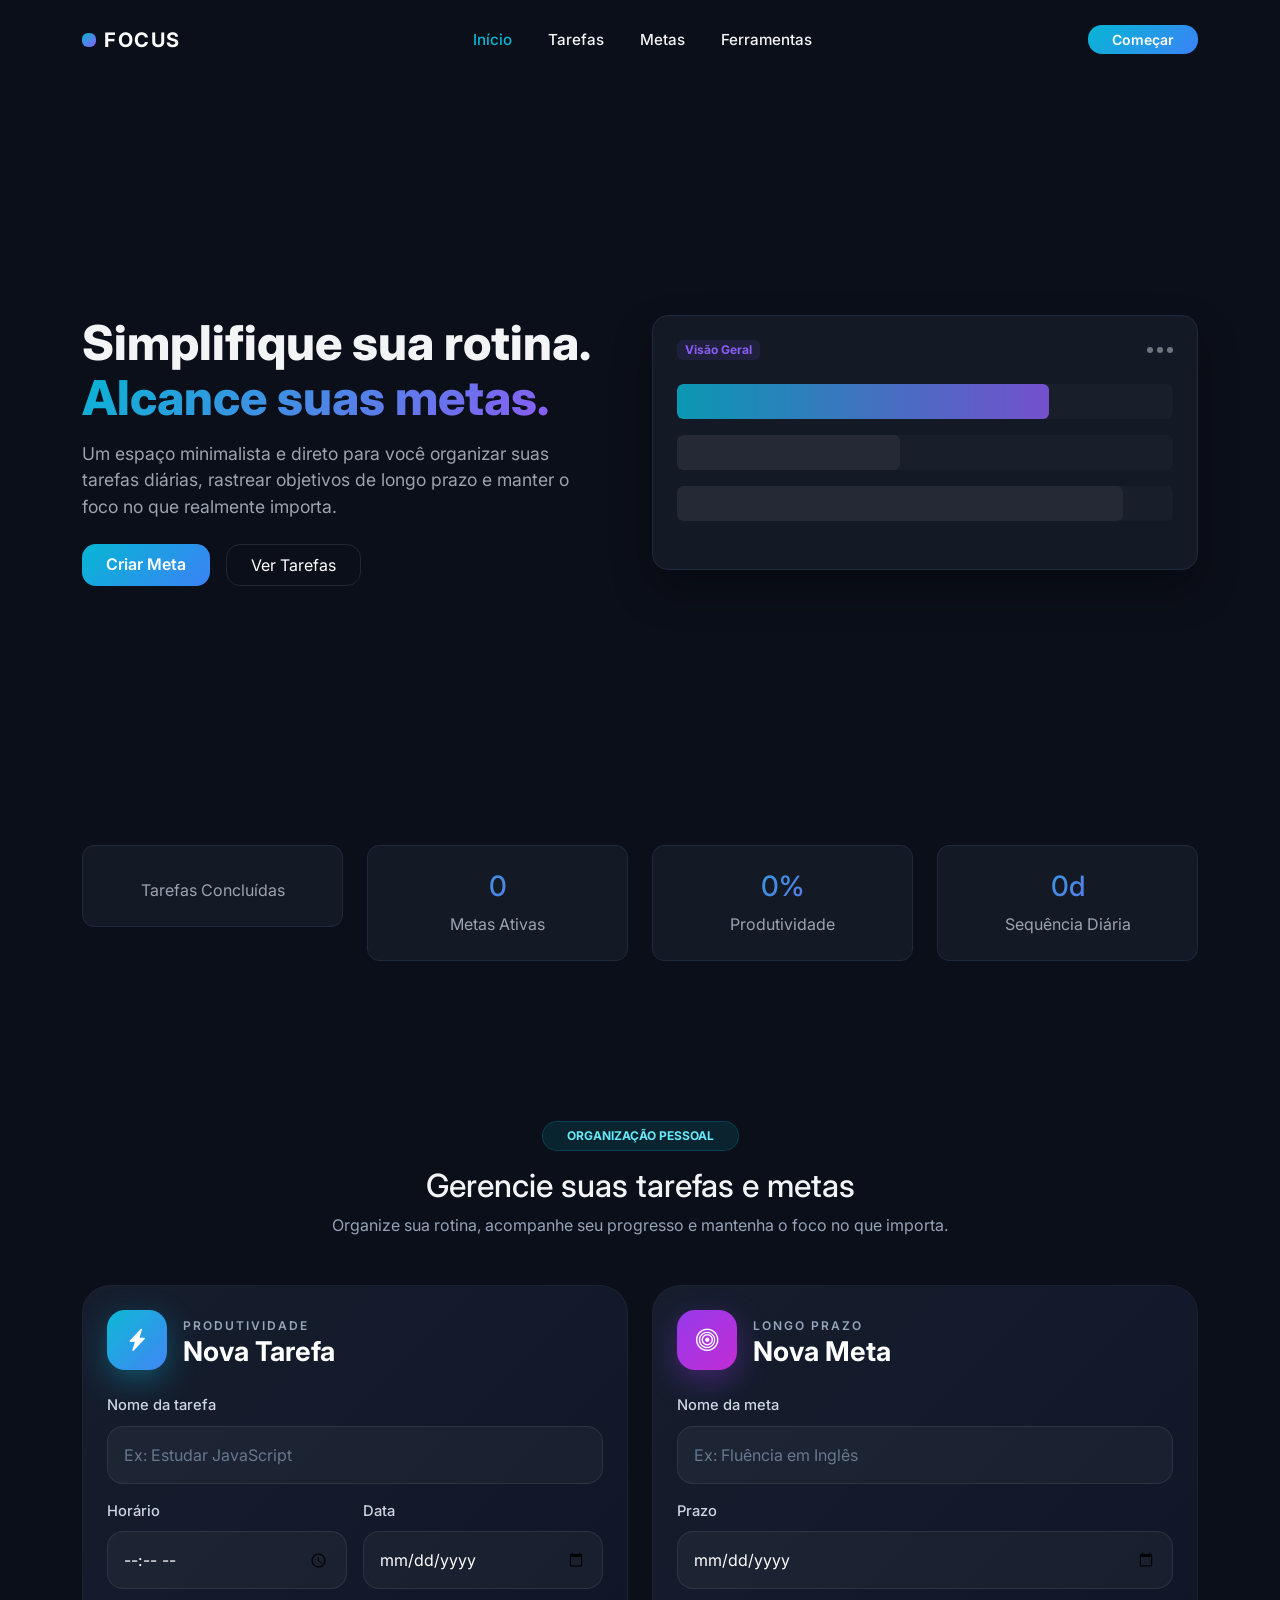
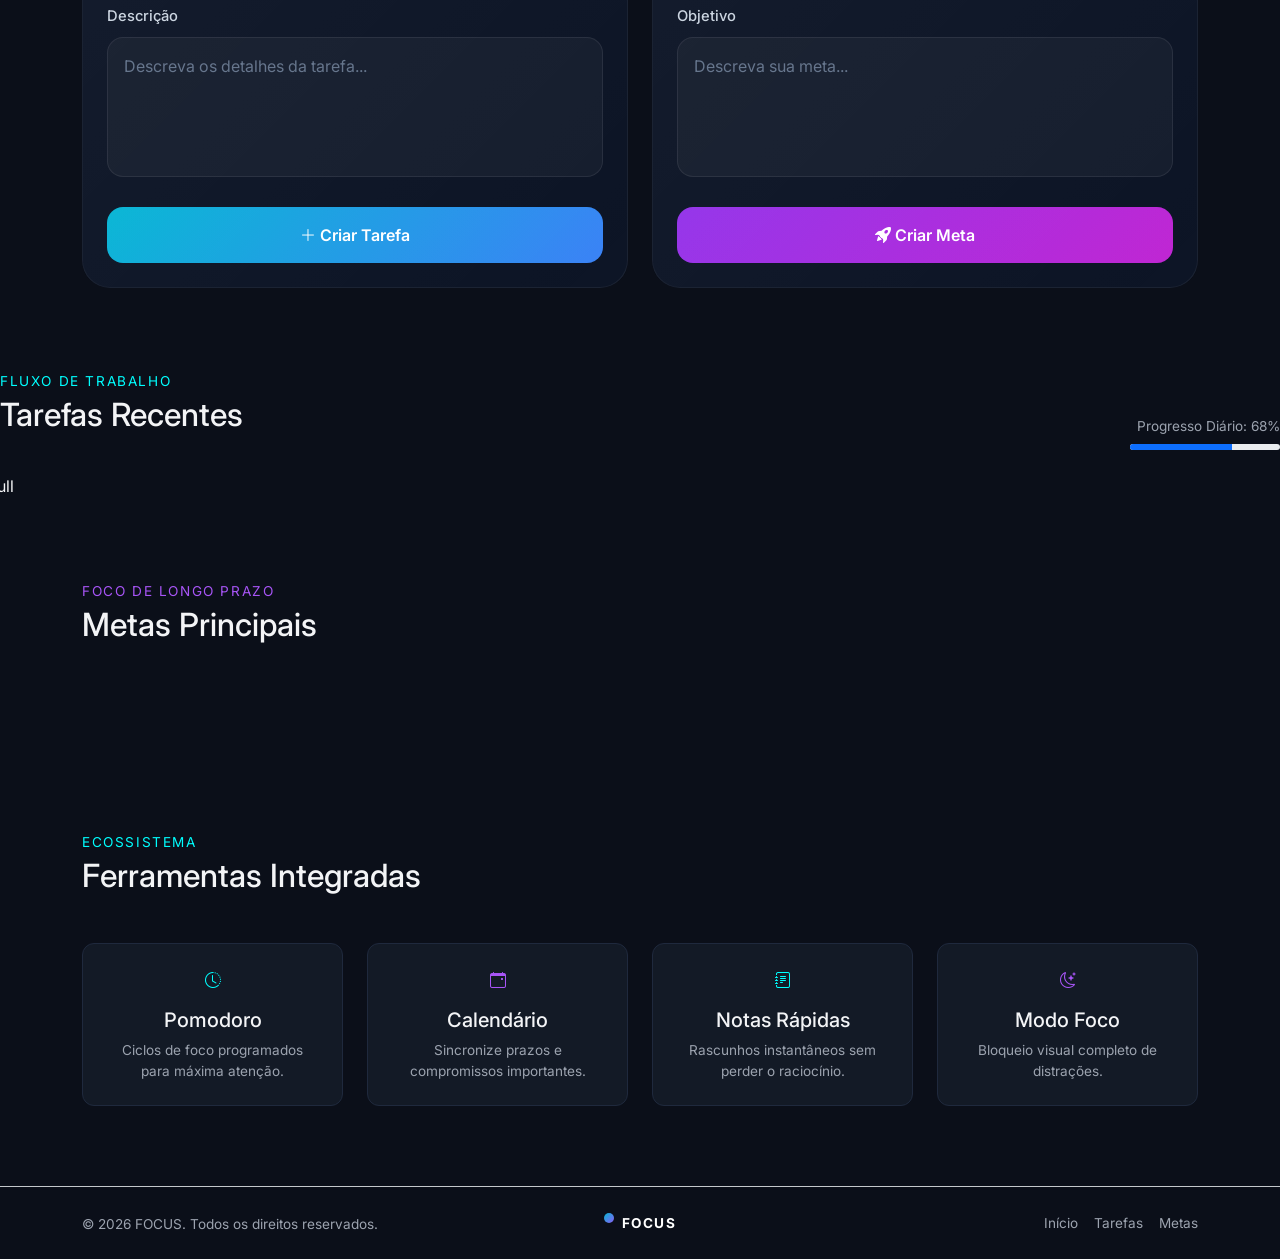
==== commit 20b11932: "Sistema de METAS criado." ====
--- a/home/home.html
+++ b/home/home.html
@@ -114,7 +114,7 @@
 
     <section id="tarefas" class="section-spacing">
 
-        ```
+
         <div class="container">
 
             <!-- HEADER -->
@@ -136,6 +136,7 @@
 
             <!-- FORMULÁRIOS -->
             <div class="row g-4 align-items-stretch">
+
 
                 <!-- TAREFAS -->
                 <div class="col-lg-6 scroll-reveal">
@@ -169,7 +170,7 @@
                                     Nome da tarefa
                                 </label>
 
-                                <input type="text" class="modern-input" placeholder="Ex: Estudar JavaScript"
+                                <input type="text" class="modern-input" id="nomeT" placeholder="Ex: Estudar JavaScript"
                                     autocomplete="off">
                             </div>
 
@@ -180,7 +181,7 @@
                                         Horário
                                     </label>
 
-                                    <input type="time" class="modern-input">
+                                    <input type="time" class="modern-input" id="horaT">
                                 </div>
 
                                 <div class="col-md-6">
@@ -188,7 +189,7 @@
                                         Data
                                     </label>
 
-                                    <input type="date" class="modern-input">
+                                    <input type="date" class="modern-input" id="dataT">
                                 </div>
 
                             </div>
@@ -198,17 +199,18 @@
                                     Descrição
                                 </label>
 
-                                <textarea class="modern-input modern-textarea"
+                                <textarea class="modern-input modern-textarea" id="bioT"
                                     placeholder="Descreva os detalhes da tarefa..."></textarea>
                             </div>
 
-                            <button class="modern-btn cyan-btn mt-4 w-100">
+                            <button onclick="criarTarefa()" class="modern-btn cyan-btn mt-4 w-100">
+
                                 <i class="bi bi-plus-lg"></i>
                                 Criar Tarefa
+
                             </button>
 
                         </div>
-
 
                     </div>
 
@@ -246,8 +248,8 @@
                                     Nome da meta
                                 </label>
 
-                                <input type="text" class="modern-input" placeholder="Ex: Fluência em Inglês"
-                                    autocomplete="off">
+                                <input type="text" class="modern-input" id="metasName"
+                                    placeholder="Ex: Fluência em Inglês" autocomplete="off">
                             </div>
 
                             <div class="mb-3">
@@ -255,7 +257,7 @@
                                     Prazo
                                 </label>
 
-                                <input type="date" class="modern-input">
+                                <input type="date" class="modern-input" id="metaTemp">
                             </div>
 
                             <div>
@@ -263,11 +265,11 @@
                                     Objetivo
                                 </label>
 
-                                <textarea class="modern-input modern-textarea"
+                                <textarea class="modern-input modern-textarea" id="metasObjective"
                                     placeholder="Descreva sua meta..."></textarea>
                             </div>
 
-                            <button class="modern-btn purple-btn mt-4 w-100">
+                            <button onclick="criarMeta()" class="modern-btn purple-btn mt-4 w-100">
                                 <i class="bi bi-rocket-takeoff-fill"></i>
                                 Criar Meta
                             </button>
@@ -315,51 +317,8 @@
                 <p class="goals-message mt-3" id="goalsMessage" style="font-size: 0.95rem; color: #9ca3af;"></p>
             </div>
 
-            <div class="row g-4">
-                <div class="col-md-6 scroll-reveal">
-                    <div class="goal-card p-4">
-                        <div class="d-flex justify-content-between align-items-start mb-3">
-                            <div>
-                                <h4 class="goal-title mb-1">Fluência em Inglês</h4>
-                                <span class="font-sm text-muted">Prazo: Dezembro 2026</span>
-                            </div>
-                            <span class="goal-percentage text-purple fw-bold">70%</span>
-                        </div>
-                        <div class="progress custom-progress mb-4" style="height: 6px;">
-                            <div class="progress-bar custom-bg-purple" role="progressbar" style="width: 70%"></div>
-                        </div>
-                        <div class="fake-chart d-flex align-items-end justify-content-between pt-2">
-                            <div class="chart-bar" style="height: 30%"></div>
-                            <div class="chart-bar" style="height: 45%"></div>
-                            <div class="chart-bar" style="height: 40%"></div>
-                            <div class="chart-bar" style="height: 65%"></div>
-                            <div class="chart-bar active" style="height: 70%"></div>
-                        </div>
-                    </div>
-                </div>
-                <div class="col-md-6 scroll-reveal">
-                    <div class="goal-card p-4">
-                        <div class="d-flex justify-content-between align-items-start mb-3">
-                            <div>
-                                <h4 class="goal-title mb-1">Lançar App MVP</h4>
-                                <span class="font-sm text-muted">Prazo: Agosto 2026</span>
-                            </div>
-                            <span class="goal-percentage text-cyan fw-bold">40%</span>
-                        </div>
-                        <div class="progress custom-progress mb-4" style="height: 6px;">
-                            <div class="progress-bar custom-bg-cyan" role="progressbar" style="width: 40%"></div>
-                        </div>
-                        <div class="fake-chart d-flex align-items-end justify-content-between pt-2">
-                            <div class="chart-bar" style="height: 15%"></div>
-                            <div class="chart-bar" style="height: 20%"></div>
-                            <div class="chart-bar" style="height: 35%"></div>
-                            <div class="chart-bar active" style="height: 40%"></div>
-                            <div class="chart-bar" style="height: 30%"></div>
-                        </div>
-                    </div>
-                </div>
-            </div>
-        </div>
+            <div class="row g-4" id="metasContainer">
+            </div>
     </section>
 
     <section id="ferramentas" class="section-spacing">
@@ -410,12 +369,13 @@
         </div>
     </section>
 
+    <!-- ALERTA SUCESSO -->
     <div style="display: none;" class="custom-alert alert-success-custom" id="alertBox">
         <div class="d-flex align-items-center gap-3">
             <i class="bi bi-check-circle-fill"></i>
             <div>
-                <h6 class="mb-1">Tarefa adicionada!</h6>
-                <p class="mb-0">Sua tarefa foi salva com sucesso.</p>
+                <h6 class="mb-1">Tarefa criada com sucesso!</h6>
+                <p class="mb-0">Vá até <strong>Tarefas Recentes</strong>.</p>
             </div>
         </div>
         <button class="btn-close-alert" onclick="fecharAlert()">
@@ -435,19 +395,12 @@
         </button>
     </div>
 
-    <!-- ALERTA SUCESSO -->
-    <div style="display: none;" class="custom-alert alert-success-custom" id="alertBox">
-        <div class="d-flex align-items-center gap-3">
-            <i class="bi bi-check-circle-fill"></i>
-            <div>
-                <h6 class="mb-1">Tarefa criada com sucesso!</h6>
-                <p class="mb-0">Vá até <strong>Tarefas Recentes</strong>.</p>
-            </div>
-        </div>
-        <button class="btn-close-alert" onclick="fecharAlert()">
-            <i class="bi bi-x-lg"></i>
-        </button>
-    </div>
+
+
+
+
+
+
     <footer class="py-4 border-top border-secondary-subtle">
         <div class="container">
             <div class="row align-items-center gy-3">
--- a/home/home.css
+++ b/home/home.css
@@ -1107,3 +1107,55 @@
     height: 50px;
   }
 }
+
+/* --- ALERTAS --- */
+.custom-alert {
+  position: fixed;
+  top: 20px;
+  right: 20px;
+  max-width: 400px;
+  padding: 16px 20px;
+  border-radius: 12px;
+  display: flex;
+  align-items: center;
+  justify-content: space-between;
+  gap: 16px;
+  z-index: 1000;
+  animation: slideInRight 0.3s ease;
+}
+
+@keyframes slideInRight {
+  from {
+    opacity: 0;
+    transform: translateX(20px);
+  }
+  to {
+    opacity: 1;
+    transform: translateX(0);
+  }
+}
+
+.alert-success-custom {
+  background-color: rgba(34, 197, 94, 0.1);
+  border: 1px solid rgba(34, 197, 94, 0.3);
+  color: #22c55e;
+}
+
+.alert-error-custom {
+  background-color: rgba(239, 68, 68, 0.1);
+  border: 1px solid rgba(239, 68, 68, 0.3);
+  color: #ef4444;
+}
+
+.btn-close-alert {
+  background: none;
+  border: none;
+  color: inherit;
+  font-size: 1.2rem;
+  cursor: pointer;
+  transition: transform 0.2s ease;
+}
+
+.btn-close-alert:hover {
+  transform: scale(1.1);
+}
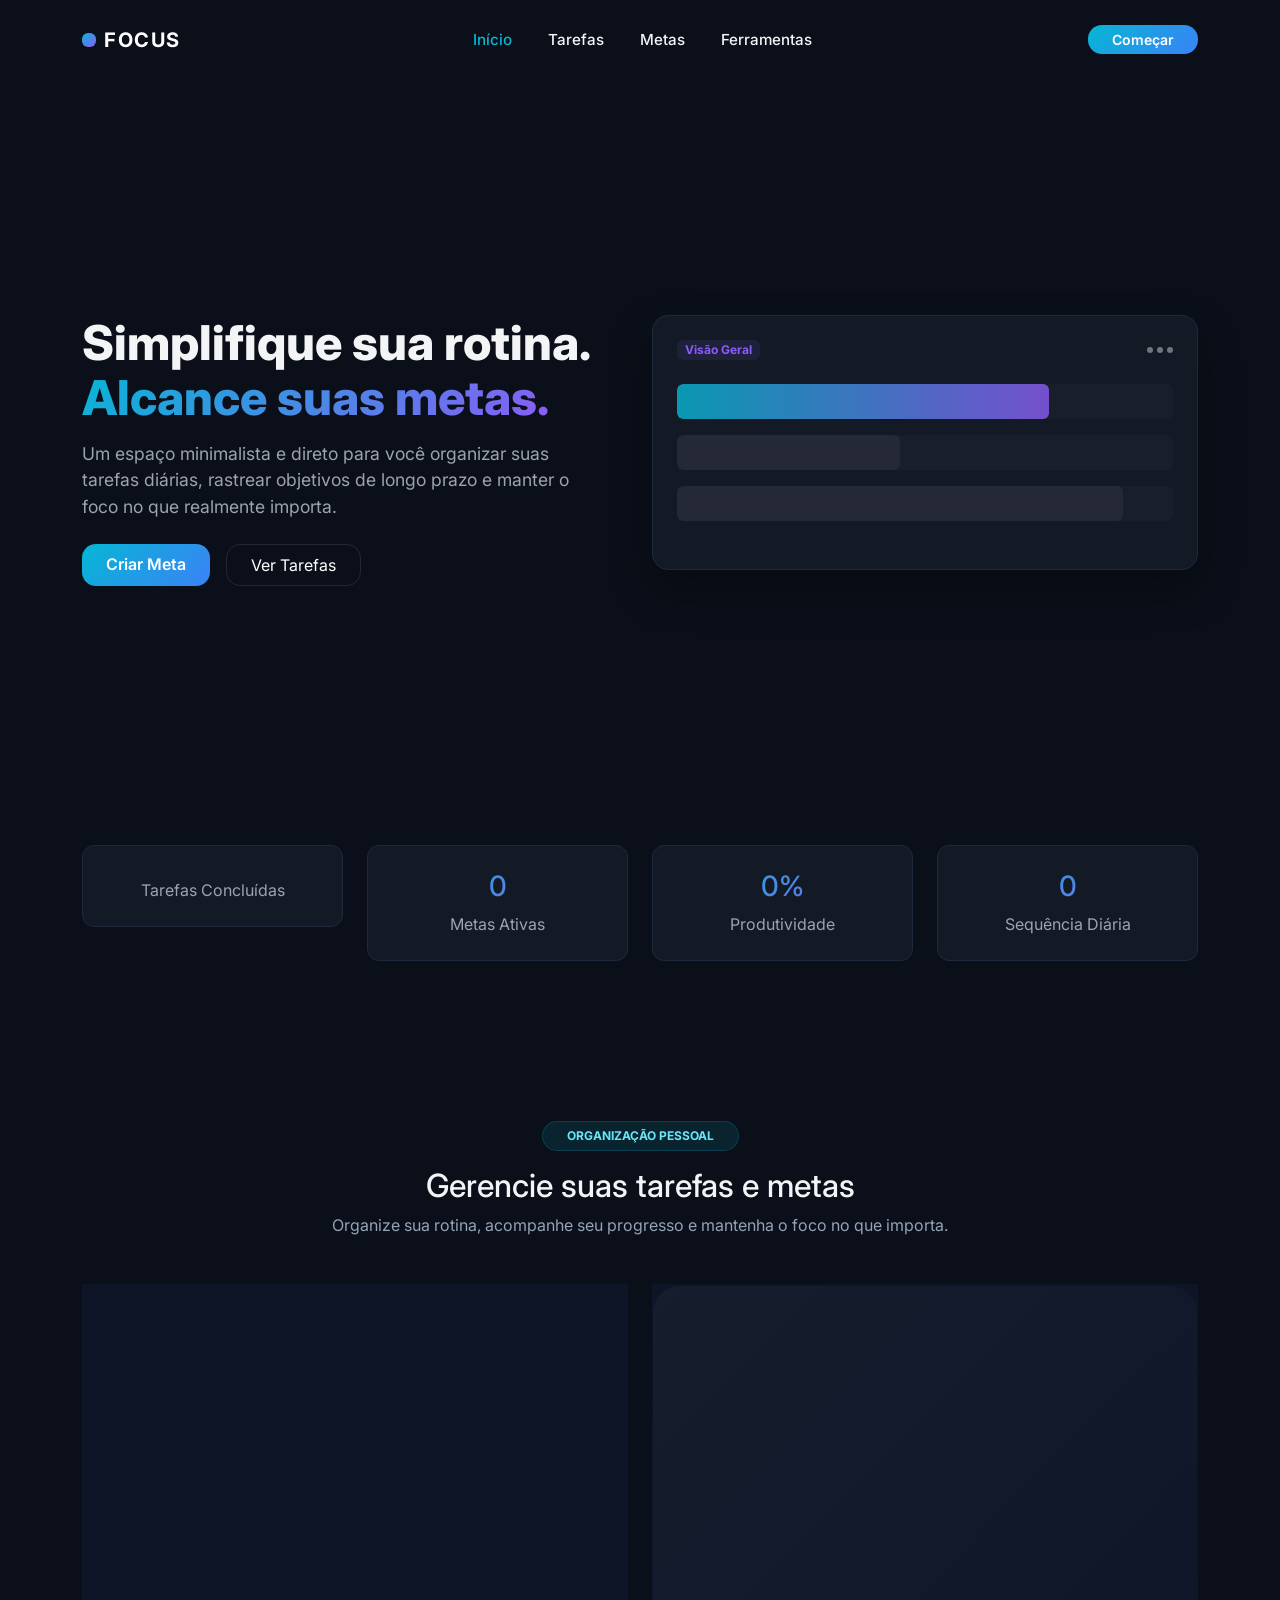
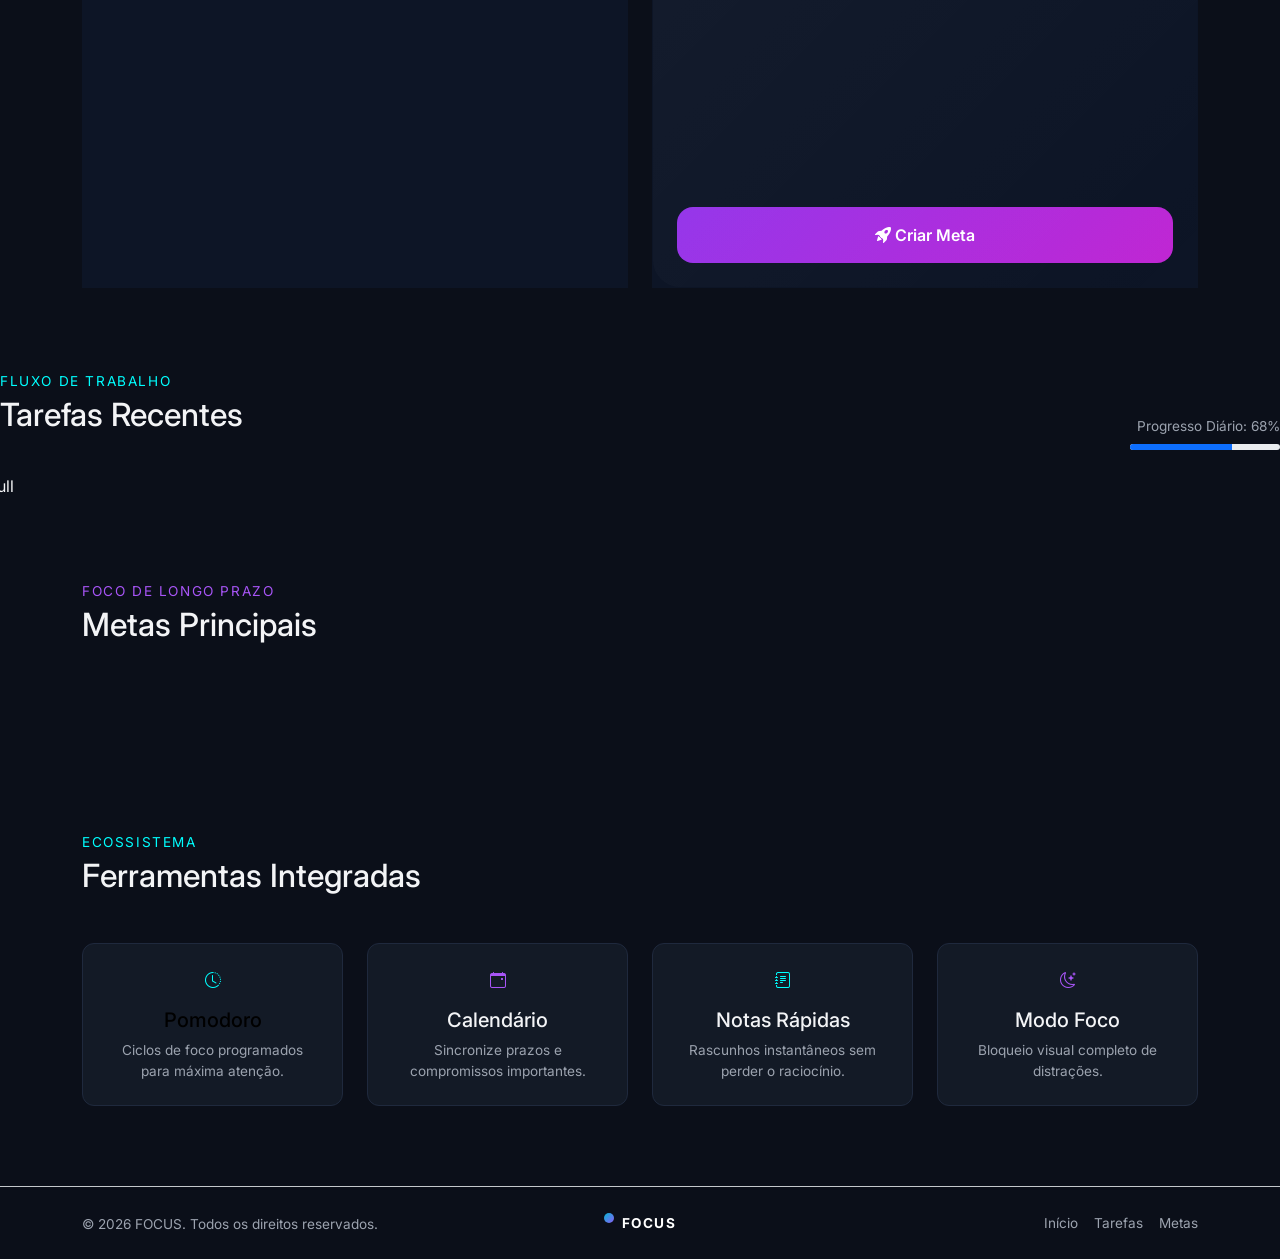
==== commit 61b73036: "Sistema de sequência diária criado." ====
--- a/home/home.html
+++ b/home/home.html
@@ -11,7 +11,7 @@
     <link href="https://fonts.googleapis.com/css2?family=Inter:wght@400;500;600;700;800&display=swap" rel="stylesheet">
 
     <link href="https://cdn.jsdelivr.net/npm/bootstrap@5.3.2/dist/css/bootstrap.min.css" rel="stylesheet">
-
+    <link rel="stylesheet" href="https://cdnjs.cloudflare.com/ajax/libs/font-awesome/6.5.1/css/all.min.css">
     <link href="https://cdn.jsdelivr.net/npm/bootstrap-icons@1.11.1/font/bootstrap-icons.css" rel="stylesheet">
 
     <link rel="stylesheet" href="home.css">
@@ -103,7 +103,7 @@
                 </div>
                 <div class="col-6 col-md-3 scroll-reveal">
                     <div class="stat-card p-4 text-center">
-                        <h3 class="stat-number text-gradient" id="SequenciaDiaria">12 d</h3>
+                        <h3 class="stat-number text-gradient" id="SequenciaDiaria">0</h3>
                         <p class="stat-label mb-0 text-muted">Sequência Diária</p>
                     </div>
                 </div>
@@ -330,13 +330,13 @@
 
             <div class="row g-4">
                 <div class="col-md-6 col-lg-3 scroll-reveal">
-                    <div class="tool-card p-4 text-center">
+                    <button onclick="openMetodPomodoro()" class="tool-card p-4 text-center">
                         <div class="tool-icon mb-3 mx-auto text-cyan">
                             <i class="bi bi-clock-history"></i>
                         </div>
                         <h5>Pomodoro</h5>
                         <p class="text-muted font-sm mb-0">Ciclos de foco programados para máxima atenção.</p>
-                    </div>
+                    </button>
                 </div>
                 <div class="col-md-6 col-lg-3 scroll-reveal">
                     <div class="tool-card p-4 text-center">
@@ -397,7 +397,49 @@
 
 
 
-
+    <div style="display: none;" class="pomodoro-popup" id="pomodoroPopup">
+
+        <div class="pomodoro-popup__icon">
+            <i class="fa-solid fa-clock"></i>
+        </div>
+
+        <div class="pomodoro-popup__content">
+
+            <span class="pomodoro-popup__label">
+                MÉTODO POMODORO
+            </span>
+
+            <h3 class="pomodoro-popup__title">
+                Hora de focar
+            </h3>
+
+            <p class="pomodoro-popup__timer" id="pomodoroTimer">
+                25:00
+            </p>
+
+            <!-- BOTÕES -->
+            <div class="pomodoro-popup__actions">
+
+                <button class="pomodoro-btn start-btn" id="startPomodoro">
+                    <i class="fa-solid fa-play"></i>
+                    Começar
+                </button>
+
+                <button class="pomodoro-btn pause-btn" id="pausePomodoro">
+                    <i class="fa-solid fa-pause"></i>
+                    Pausar
+                </button>
+
+            </div>
+
+        </div>
+
+        <!-- FECHAR -->
+        <button class="pomodoro-popup__close" onclick="closeMetodPomodoro()">
+            <i class="fa-solid fa-xmark"></i>
+        </button>
+
+    </div>
 
 
 
--- a/home/home.css
+++ b/home/home.css
@@ -1159,3 +1159,247 @@
 .btn-close-alert:hover {
   transform: scale(1.1);
 }
+/* =========================
+   BOTÕES POMODORO
+========================= */
+
+.pomodoro-popup__actions {
+  display: flex;
+  gap: 0.7rem;
+
+  margin-top: 1rem;
+}
+
+.pomodoro-btn {
+  border: none;
+
+  border-radius: 14px;
+
+  padding: 0.75rem 1rem;
+
+  display: flex;
+  align-items: center;
+  gap: 0.5rem;
+
+  font-size: 0.9rem;
+  font-weight: 600;
+
+  cursor: pointer;
+
+  transition: 0.3s ease;
+}
+
+/* START */
+
+.start-btn {
+  background: linear-gradient(135deg, #06b6d4, #3b82f6);
+
+  color: white;
+}
+
+.start-btn:hover {
+  transform: translateY(-2px);
+
+  box-shadow: 0 10px 25px rgba(6, 182, 212, 0.35);
+}
+
+/* PAUSE */
+
+.pause-btn {
+  background: rgba(255, 255, 255, 0.05);
+
+  border: 1px solid rgba(255, 255, 255, 0.08);
+
+  color: white;
+}
+
+.pause-btn:hover {
+  background: rgba(255, 255, 255, 0.08);
+
+  transform: translateY(-2px);
+}
+
+/* RESPONSIVO */
+
+@media (max-width: 576px) {
+  .pomodoro-popup__actions {
+    flex-direction: column;
+  }
+
+  .pomodoro-btn {
+    justify-content: center;
+  }
+}
+/* =========================
+   POMODORO POPUP
+========================= */
+
+.pomodoro-popup {
+  position: fixed;
+
+  top: 25px;
+  left: 50%;
+
+  transform: translateX(-50%);
+
+  width: min(420px, 92vw);
+
+  display: flex;
+  align-items: center;
+  gap: 1rem;
+
+  padding: 1rem 1.2rem;
+
+  background: rgba(15, 23, 42, 0.92);
+
+  backdrop-filter: blur(18px);
+
+  border: 1px solid rgba(255, 255, 255, 0.08);
+
+  border-radius: 24px;
+
+  z-index: 999999;
+
+  overflow: hidden;
+
+  animation: popupEnter 0.45s ease;
+
+  box-shadow: 0 20px 60px rgba(0, 0, 0, 0.45);
+}
+
+/* GLOW */
+
+.pomodoro-popup::before {
+  content: "";
+
+  position: absolute;
+  inset: 0;
+
+  background: linear-gradient(
+    135deg,
+    rgba(6, 182, 212, 0.08),
+    rgba(139, 92, 246, 0.08)
+  );
+
+  pointer-events: none;
+}
+
+/* ÍCONE */
+
+.pomodoro-popup__icon {
+  width: 62px;
+  height: 62px;
+
+  border-radius: 18px;
+
+  display: flex;
+  align-items: center;
+  justify-content: center;
+
+  background: linear-gradient(135deg, #06b6d4, #8b5cf6);
+
+  color: white;
+
+  font-size: 1.4rem;
+
+  flex-shrink: 0;
+
+  box-shadow: 0 12px 30px rgba(6, 182, 212, 0.35);
+}
+
+/* CONTEÚDO */
+
+.pomodoro-popup__content {
+  flex: 1;
+}
+
+.pomodoro-popup__label {
+  display: block;
+
+  font-size: 0.72rem;
+
+  letter-spacing: 2px;
+
+  color: #94a3b8;
+
+  margin-bottom: 0.25rem;
+}
+
+.pomodoro-popup__title {
+  margin: 0;
+
+  color: white;
+
+  font-size: 1.15rem;
+  font-weight: 700;
+}
+
+.pomodoro-popup__timer {
+  margin: 0.3rem 0 0;
+
+  color: #67e8f9;
+
+  font-size: 1rem;
+  font-weight: 600;
+}
+
+/* BOTÃO FECHAR */
+
+.pomodoro-popup__close {
+  background: transparent;
+
+  border: none;
+
+  color: #94a3b8;
+
+  font-size: 1.1rem;
+
+  cursor: pointer;
+
+  transition: 0.25s ease;
+
+  flex-shrink: 0;
+}
+
+.pomodoro-popup__close:hover {
+  color: white;
+
+  transform: scale(1.1);
+}
+
+/* ANIMAÇÃO */
+
+@keyframes popupEnter {
+  from {
+    opacity: 0;
+
+    transform: translateX(-50%) translateY(-20px);
+  }
+
+  to {
+    opacity: 1;
+
+    transform: translateX(-50%) translateY(0);
+  }
+}
+
+/* RESPONSIVO */
+
+@media (max-width: 576px) {
+  .pomodoro-popup {
+    top: 15px;
+
+    padding: 0.9rem;
+  }
+
+  .pomodoro-popup__icon {
+    width: 52px;
+    height: 52px;
+
+    font-size: 1.1rem;
+  }
+
+  .pomodoro-popup__title {
+    font-size: 1rem;
+  }
+}
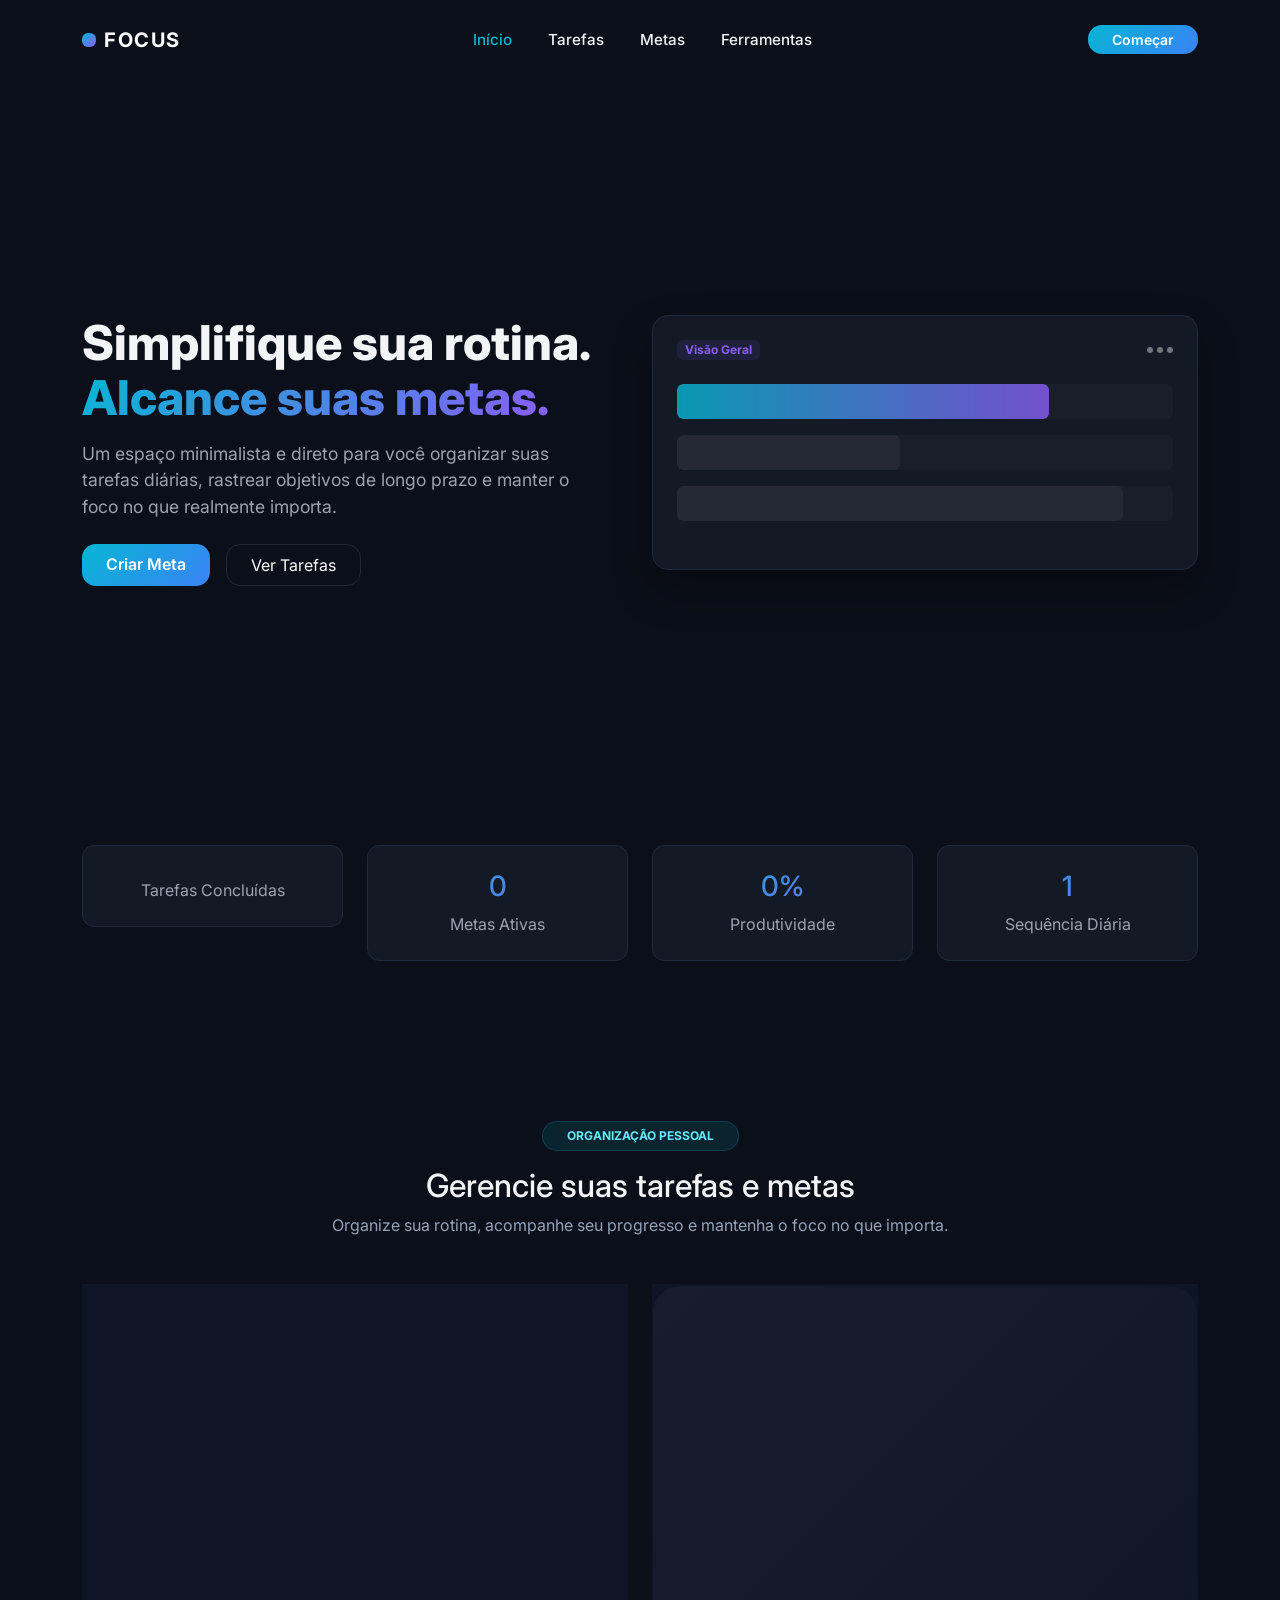
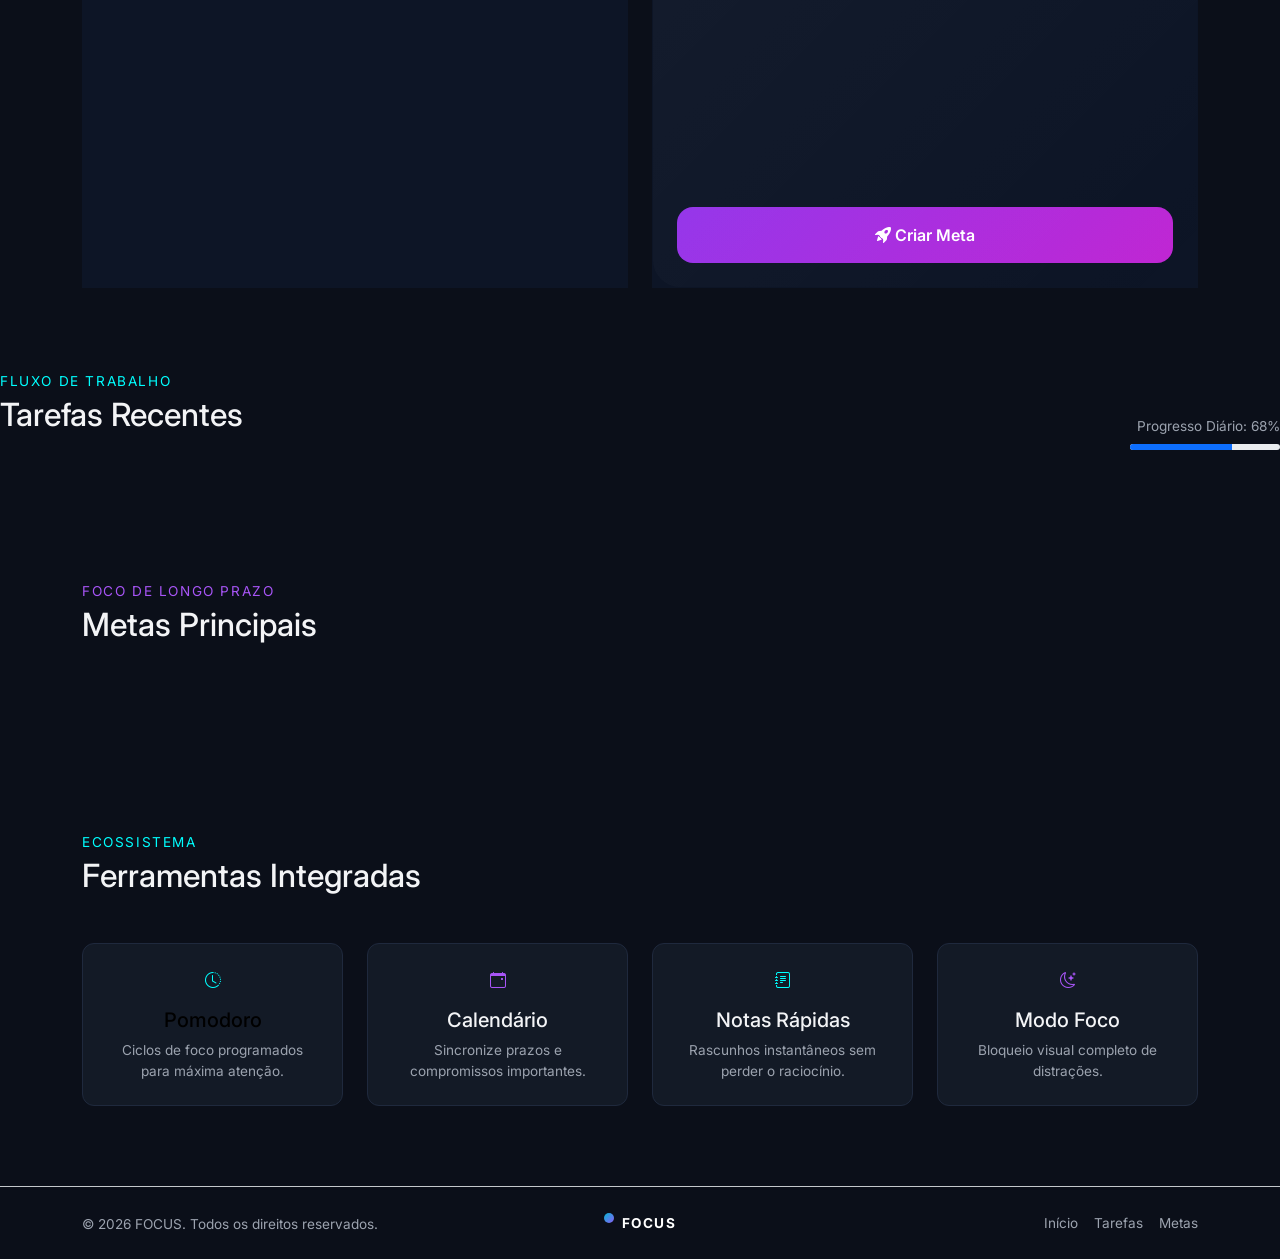
==== commit c17b9adf: "Sistema do método pomodoro criado." ====
--- a/home/home.html
+++ b/home/home.html
@@ -420,14 +420,9 @@
             <!-- BOTÕES -->
             <div class="pomodoro-popup__actions">
 
-                <button class="pomodoro-btn start-btn" id="startPomodoro">
+                <button class="pomodoro-btn start-btn" onclick="startMetod()">
                     <i class="fa-solid fa-play"></i>
                     Começar
-                </button>
-
-                <button class="pomodoro-btn pause-btn" id="pausePomodoro">
-                    <i class="fa-solid fa-pause"></i>
-                    Pausar
                 </button>
 
             </div>
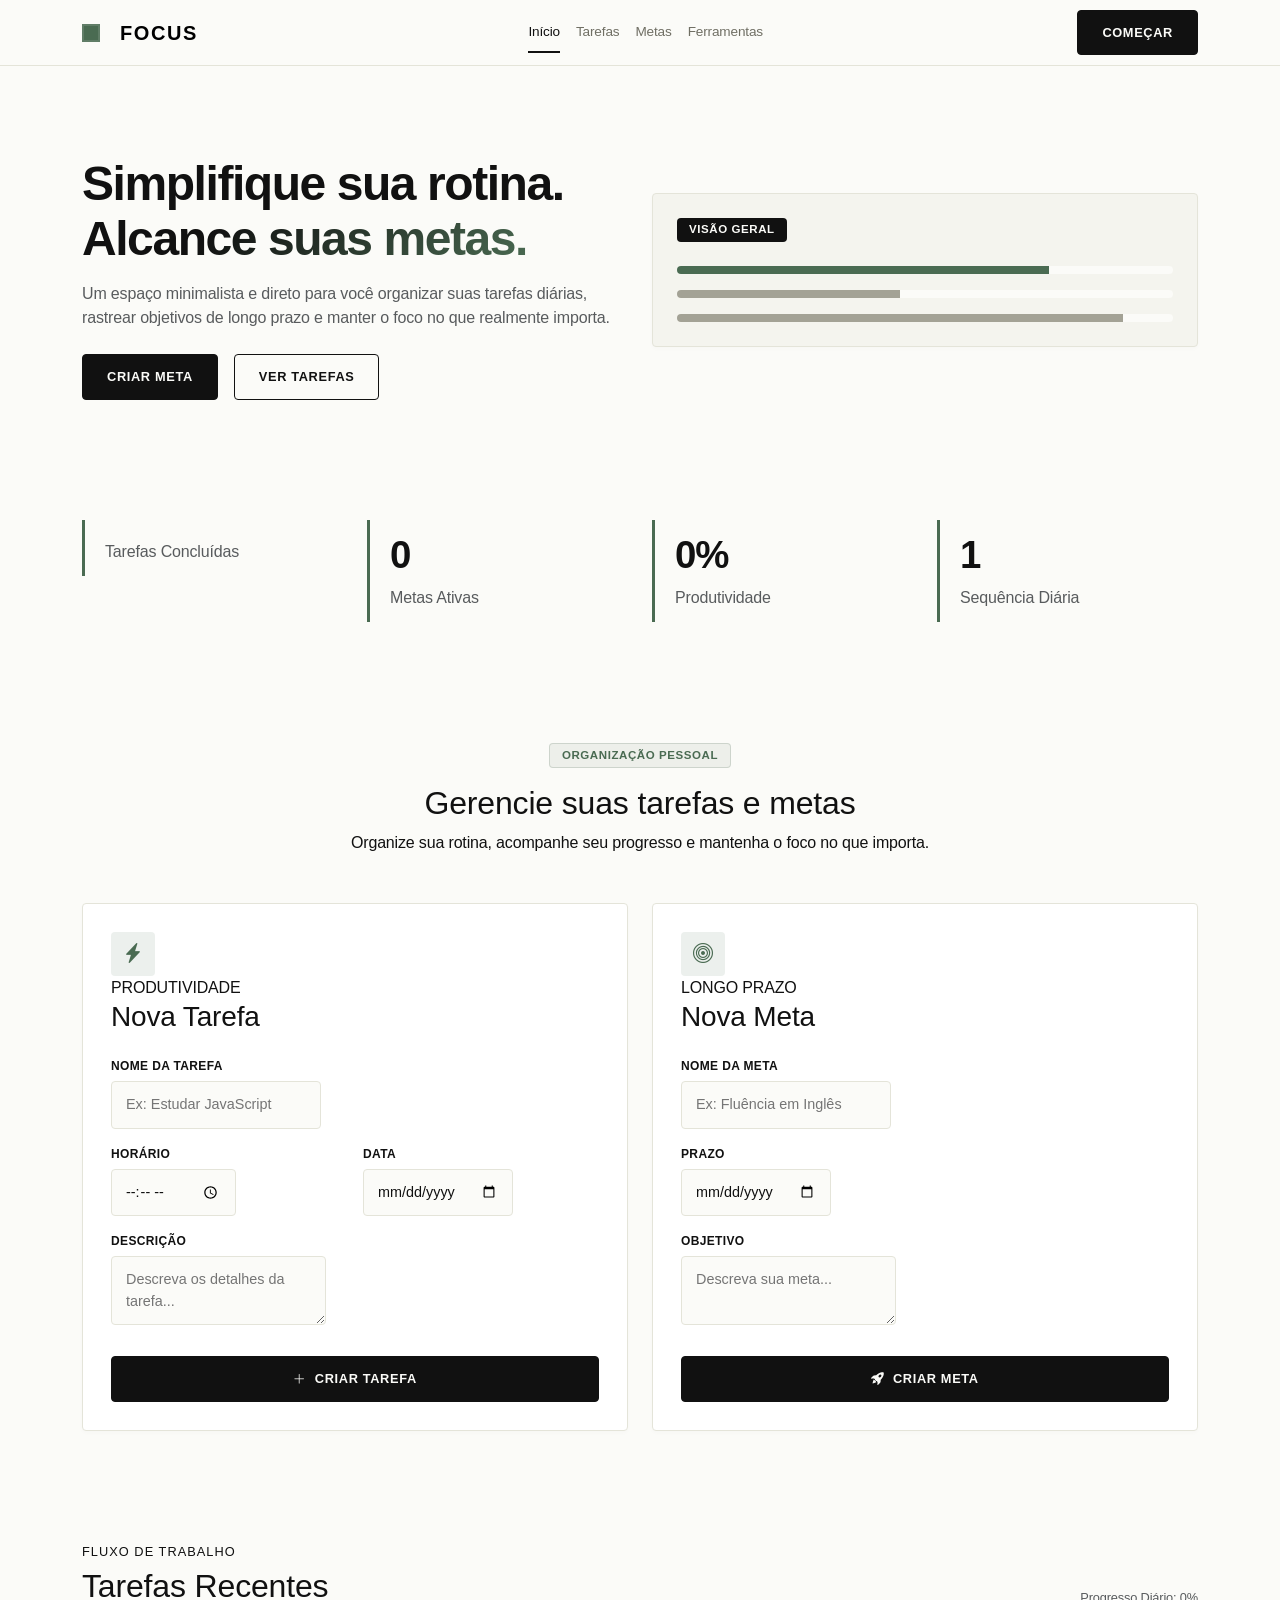
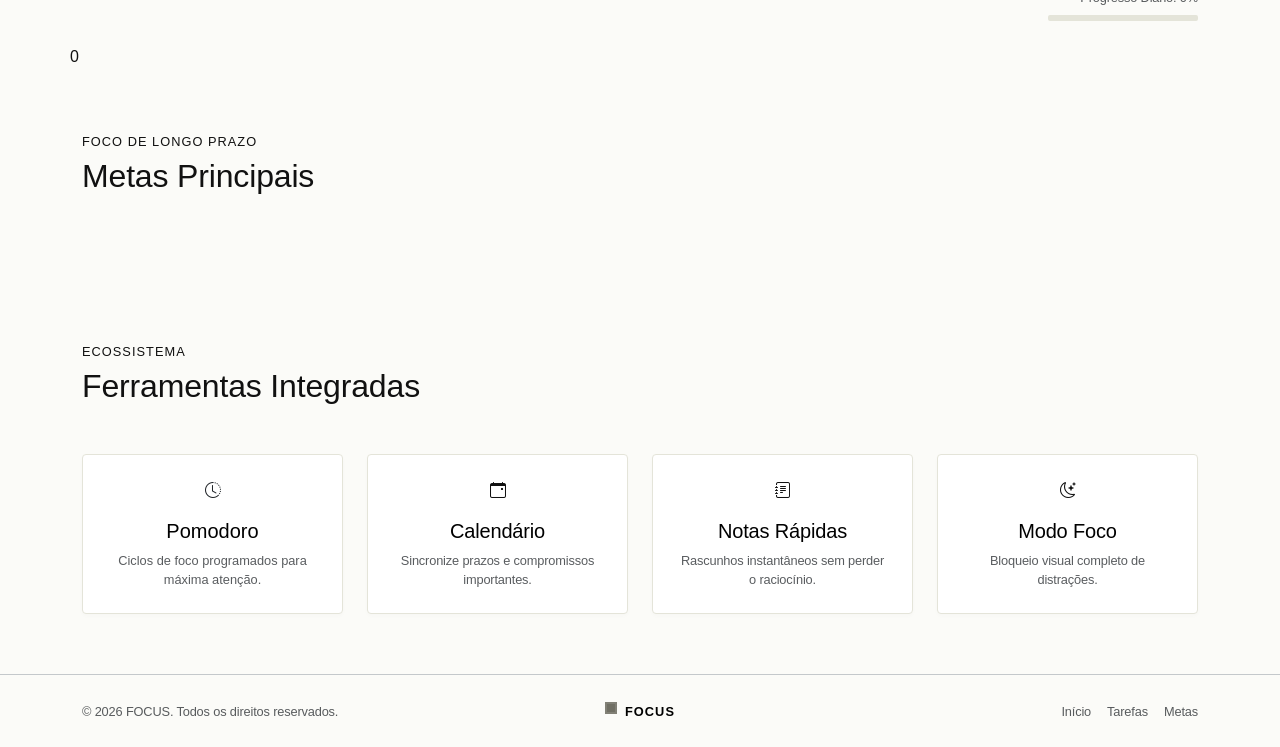
==== commit 938a6901: "Redesigner completo." ====
--- a/home/home.html
+++ b/home/home.html
@@ -23,7 +23,7 @@
         <div class="container">
             <a class="navbar-brand d-flex align-items-center" href="#inicio">
                 <div class="logo-icon me-2"></div>
-                <span class="fw-bold tracking-wider">FOCUS</span>
+                <span class="fw-bold tracking-wider text-black">FOCUS</span>
             </a>
             <button class="navbar-toggler border-0" type="button" data-bs-toggle="collapse" data-bs-target="#navbarNav">
                 <span class="navbar-toggler-icon"></span>
@@ -97,7 +97,7 @@
                 </div>
                 <div class="col-6 col-md-3 scroll-reveal">
                     <div class="stat-card p-4 text-center">
-                        <h3 class="stat-number text-gradient" id="Produtividade">0</h3>
+                        <h3 class="stat-number text-gradient" id="Produtividade">0%</h3>
                         <p class="stat-label mb-0 text-muted">Produtividade</p>
                     </div>
                 </div>
@@ -111,205 +111,108 @@
         </div>
     </section>
 
-
     <section id="tarefas" class="section-spacing">
-
-
-        <div class="container">
-
-            <!-- HEADER -->
+        <div class="container">
             <div class="text-center mb-5 scroll-reveal">
-
-                <span class="badge rounded-pill custom-badge px-4 py-2 mb-3">
-                    ORGANIZAÇÃO PESSOAL
-                </span>
-
-                <h2 class="section-title">
-                    Gerencie suas tarefas e metas
-                </h2>
-
-                <p class="section-subtitle">
-                    Organize sua rotina, acompanhe seu progresso e mantenha o foco no que importa.
-                </p>
-
-            </div>
-
-            <!-- FORMULÁRIOS -->
+                <span class="badge rounded-pill custom-badge px-4 py-2 mb-3">ORGANIZAÇÃO PESSOAL</span>
+                <h2 class="section-title">Gerencie suas tarefas e metas</h2>
+                <p class="section-subtitle">Organize sua rotina, acompanhe seu progresso e mantenha o foco no que
+                    importa.</p>
+            </div>
+
             <div class="row g-4 align-items-stretch">
-
-
-                <!-- TAREFAS -->
                 <div class="col-lg-6 scroll-reveal">
-
                     <div class="modern-form-card task-card h-100">
-
-                        <!-- TOPO -->
                         <div class="form-header">
-
-                            <div class="form-icon cyan-glow">
-                                <i class="bi bi-lightning-charge-fill"></i>
-                            </div>
-
+                            <div class="form-icon cyan-glow"><i class="bi bi-lightning-charge-fill"></i></div>
                             <div>
-                                <span class="form-mini-text">
-                                    PRODUTIVIDADE
-                                </span>
-
-                                <h3 class="modern-form-title">
-                                    Nova Tarefa
-                                </h3>
-                            </div>
-
-                        </div>
-
-                        <!-- FORM -->
+                                <span class="form-mini-text">PRODUTIVIDADE</span>
+                                <h3 class="modern-form-title">Nova Tarefa</h3>
+                            </div>
+                        </div>
                         <div class="mt-4">
-
                             <div class="mb-3">
-                                <label class="form-label-modern">
-                                    Nome da tarefa
-                                </label>
-
+                                <label class="form-label-modern">Nome da tarefa</label>
                                 <input type="text" class="modern-input" id="nomeT" placeholder="Ex: Estudar JavaScript"
                                     autocomplete="off">
                             </div>
-
                             <div class="row g-3">
-
                                 <div class="col-md-6">
-                                    <label class="form-label-modern">
-                                        Horário
-                                    </label>
-
+                                    <label class="form-label-modern">Horário</label>
                                     <input type="time" class="modern-input" id="horaT">
                                 </div>
-
                                 <div class="col-md-6">
-                                    <label class="form-label-modern">
-                                        Data
-                                    </label>
-
+                                    <label class="form-label-modern">Data</label>
                                     <input type="date" class="modern-input" id="dataT">
                                 </div>
-
-                            </div>
-
+                            </div>
                             <div class="mt-3">
-                                <label class="form-label-modern">
-                                    Descrição
-                                </label>
-
+                                <label class="form-label-modern">Descrição</label>
                                 <textarea class="modern-input modern-textarea" id="bioT"
                                     placeholder="Descreva os detalhes da tarefa..."></textarea>
                             </div>
-
                             <button onclick="criarTarefa()" class="modern-btn cyan-btn mt-4 w-100">
-
-                                <i class="bi bi-plus-lg"></i>
-                                Criar Tarefa
-
+                                <i class="bi bi-plus-lg"></i> Criar Tarefa
                             </button>
-
-                        </div>
-
-                    </div>
-
-                </div>
-
-                <!-- METAS -->
+                        </div>
+                    </div>
+                </div>
+
                 <div class="col-lg-6 scroll-reveal">
-
                     <div class="modern-form-card goal-card-modern h-100">
-
-                        <!-- TOPO -->
                         <div class="form-header">
-
-                            <div class="form-icon purple-glow">
-                                <i class="bi bi-bullseye"></i>
-                            </div>
-
+                            <div class="form-icon purple-glow"><i class="bi bi-bullseye"></i></div>
                             <div>
-                                <span class="form-mini-text">
-                                    LONGO PRAZO
-                                </span>
-
-                                <h3 class="modern-form-title">
-                                    Nova Meta
-                                </h3>
-                            </div>
-
-                        </div>
-
-                        <!-- FORM -->
+                                <span class="form-mini-text">LONGO PRAZO</span>
+                                <h3 class="modern-form-title">Nova Meta</h3>
+                            </div>
+                        </div>
                         <div class="mt-4">
-
                             <div class="mb-3">
-                                <label class="form-label-modern">
-                                    Nome da meta
-                                </label>
-
+                                <label class="form-label-modern">Nome da meta</label>
                                 <input type="text" class="modern-input" id="metasName"
                                     placeholder="Ex: Fluência em Inglês" autocomplete="off">
                             </div>
-
                             <div class="mb-3">
-                                <label class="form-label-modern">
-                                    Prazo
-                                </label>
-
+                                <label class="form-label-modern">Prazo</label>
                                 <input type="date" class="modern-input" id="metaTemp">
                             </div>
-
                             <div>
-                                <label class="form-label-modern">
-                                    Objetivo
-                                </label>
-
+                                <label class="form-label-modern">Objetivo</label>
                                 <textarea class="modern-input modern-textarea" id="metasObjective"
                                     placeholder="Descreva sua meta..."></textarea>
                             </div>
-
                             <button onclick="criarMeta()" class="modern-btn purple-btn mt-4 w-100">
-                                <i class="bi bi-rocket-takeoff-fill"></i>
-                                Criar Meta
+                                <i class="bi bi-rocket-takeoff-fill"></i> Criar Meta
                             </button>
-
-                            </d>
-
-                        </div>
-
-                    </div>
-
-                </div>
-
-            </div>
-
-    </section>
-
-
-    <div class="d-flex justify-content-between align-items-end mb-5 scroll-reveal">
-        <div>
-            <span class="text-uppercase tracking-wider text-cyan font-sm" id="tasksLabel">Fluxo de
-                Trabalho</span>
-            <h2 class="section-title mt-1" id="recentTasksTitle">Tarefas Recentes</h2>
-            <p class="task-section-message mt-3" id="taskSectionMessage" style="font-size: 0.95rem; color: #9ca3af;">
-            </p>
-        </div>
-        <div class="progress-container text-end d-none d-sm-block">
-            <span class="font-sm text-muted mb-2 d-block" id="dailyProgressText">Progresso Diário:
-                68%</span>
-            <div class="progress custom-progress" style="width: 150px; height: 6px;">
-                <div class="progress-bar custom-bg-cyan" role="progressbar" id="dailyProgressBar" style="width: 68%">
-                </div>
-            </div>
-        </div>
+                        </div>
+                    </div>
+                </div>
+            </div>
+        </div>
+    </section>
+
+    <div class="container mt-5">
+        <div class="d-flex justify-content-between align-items-end mb-5 scroll-reveal">
+            <div>
+                <span class="text-uppercase tracking-wider text-cyan font-sm" id="tasksLabel">Fluxo de Trabalho</span>
+                <h2 class="section-title mt-1" id="recentTasksTitle">Tarefas Recentes</h2>
+                <p class="task-section-message mt-3" id="taskSectionMessage"
+                    style="font-size: 0.95rem; color: #9ca3af;"></p>
+            </div>
+            <div class="progress-container text-end d-none d-sm-block">
+                <span class="font-sm text-muted mb-2 d-block" id="dailyProgressText">Progresso Diário: 0%</span>
+                <div class="progress custom-progress" style="width: 150px; height: 6px;">
+                    <div class="progress-bar custom-bg-cyan" role="progressbar" id="dailyProgressBar" style="width: 0%">
+                    </div>
+                </div>
+            </div>
+        </div>
+
+        <div class="row g-4" id="tasksR"></div>
     </div>
 
-    <div class="row g-4" id="tasksR">
-
-    </div>
-
-    <section id="metas" class="section-spacing">
+    <section id="metasSection" class="section-spacing">
         <div class="container">
             <div class="mb-5 scroll-reveal">
                 <span class="text-uppercase tracking-wider text-purple font-sm">Foco de Longo Prazo</span>
@@ -317,8 +220,8 @@
                 <p class="goals-message mt-3" id="goalsMessage" style="font-size: 0.95rem; color: #9ca3af;"></p>
             </div>
 
-            <div class="row g-4" id="metasContainer">
-            </div>
+            <div class="row g-4" id="metasContainer"></div>
+        </div>
     </section>
 
     <section id="ferramentas" class="section-spacing">
@@ -330,11 +233,12 @@
 
             <div class="row g-4">
                 <div class="col-md-6 col-lg-3 scroll-reveal">
-                    <button onclick="openMetodPomodoro()" class="tool-card p-4 text-center">
+                    <button onclick="openMetodPomodoro()" class="tool-card p-4 text-center btn border-0 w-100"
+                        style="background: none;">
                         <div class="tool-icon mb-3 mx-auto text-cyan">
                             <i class="bi bi-clock-history"></i>
                         </div>
-                        <h5>Pomodoro</h5>
+                        <h5 class="text-black">Pomodoro</h5>
                         <p class="text-muted font-sm mb-0">Ciclos de foco programados para máxima atenção.</p>
                     </button>
                 </div>
@@ -343,7 +247,7 @@
                         <div class="tool-icon mb-3 mx-auto text-purple">
                             <i class="bi bi-calendar-event"></i>
                         </div>
-                        <h5>Calendário</h5>
+                        <h5 class="text-black">Calendário</h5>
                         <p class="text-muted font-sm mb-0">Sincronize prazos e compromissos importantes.</p>
                     </div>
                 </div>
@@ -352,7 +256,7 @@
                         <div class="tool-icon mb-3 mx-auto text-cyan">
                             <i class="bi bi-journal-text"></i>
                         </div>
-                        <h5>Notas Rápidas</h5>
+                        <h5 class="text-black">Notas Rápidas</h5>
                         <p class="text-muted font-sm mb-0">Rascunhos instantâneos sem perder o raciocínio.</p>
                     </div>
                 </div>
@@ -361,7 +265,7 @@
                         <div class="tool-icon mb-3 mx-auto text-purple">
                             <i class="bi bi-moon-stars"></i>
                         </div>
-                        <h5>Modo Foco</h5>
+                        <h5 class="text-black">Modo Foco</h5>
                         <p class="text-muted font-sm mb-0">Bloqueio visual completo de distrações.</p>
                     </div>
                 </div>
@@ -369,24 +273,24 @@
         </div>
     </section>
 
-    <!-- ALERTA SUCESSO -->
     <div style="display: none;" class="custom-alert alert-success-custom" id="alertBox">
         <div class="d-flex align-items-center gap-3">
             <i class="bi bi-check-circle-fill"></i>
             <div>
-                <h6 class="mb-1">Tarefa criada com sucesso!</h6>
-                <p class="mb-0">Vá até <strong>Tarefas Recentes</strong>.</p>
+                <h6 class="mb-1">Ação realizada com sucesso!</h6>
+                <p class="mb-0">Seu painel foi atualizado.</p>
             </div>
         </div>
         <button class="btn-close-alert" onclick="fecharAlert()">
             <i class="bi bi-x-lg"></i>
         </button>
     </div>
+
     <div style="display: none;" class="custom-alert alert-error-custom" id="alertErro">
         <div class="d-flex align-items-center gap-3">
             <i class="bi bi-x-circle-fill"></i>
             <div>
-                <h6 class="mb-1">Tarefa inválida.</h6>
+                <h6 class="mb-1">Campos inválidos.</h6>
                 <p class="mb-0">Preencha todas as informações. Tente novamente.</p>
             </div>
         </div>
@@ -395,48 +299,26 @@
         </button>
     </div>
 
-
-
     <div style="display: none;" class="pomodoro-popup" id="pomodoroPopup">
-
         <div class="pomodoro-popup__icon">
             <i class="fa-solid fa-clock"></i>
         </div>
-
         <div class="pomodoro-popup__content">
-
-            <span class="pomodoro-popup__label">
-                MÉTODO POMODORO
-            </span>
-
-            <h3 class="pomodoro-popup__title">
-                Hora de focar
-            </h3>
-
-            <p class="pomodoro-popup__timer" id="pomodoroTimer">
-                25:00
-            </p>
-
-            <!-- BOTÕES -->
+            <span class="pomodoro-popup__label">MÉTODO POMODORO</span>
+            <h3 class="pomodoro-popup__title">Hora de focar</h3>
+            <p class="pomodoro-popup__timer" id="pomodoroTimer">25:00</p>
             <div class="pomodoro-popup__actions">
-
                 <button class="pomodoro-btn start-btn" onclick="startMetod()">
-                    <i class="fa-solid fa-play"></i>
-                    Começar
+                    <i class="fa-solid fa-play"></i> Começar
                 </button>
-
-            </div>
-
-        </div>
-
-        <!-- FECHAR -->
+            </div>
+        </div>
         <button class="pomodoro-popup__close" onclick="closeMetodPomodoro()">
             <i class="fa-solid fa-xmark"></i>
         </button>
-
     </div>
 
-
+    <div id="mobileNavLinks"></div>
 
     <footer class="py-4 border-top border-secondary-subtle">
         <div class="container">
@@ -447,7 +329,7 @@
                 <div class="col-md-4 text-center">
                     <div class="d-flex justify-content-center gap-2">
                         <div class="logo-icon logo-sm"></div>
-                        <span class="fw-bold font-sm tracking-wider text-white">FOCUS</span>
+                        <span class="fw-bold font-sm tracking-wider text-black">FOCUS</span>
                     </div>
                 </div>
                 <div class="col-md-4 text-center text-md-end">
@@ -460,9 +342,9 @@
             </div>
         </div>
     </footer>
+
     <script src="https://cdn.jsdelivr.net/npm/bootstrap@5.3.2/dist/js/bootstrap.bundle.min.js"></script>
     <script src="home.js"></script>
-
 </body>
 
 </html>
--- a/home/home.css
+++ b/home/home.css
@@ -1,1405 +1,556 @@
-/* =============================================================================
-   FOCUS - REFACTORED CSS
-   Design moderno, minimalista e escalável | Componentes reutilizáveis | BEM
-   ============================================================================= */
-
-/* --- VARIÁVEIS E CONFIGURAÇÕES GLOBAIS --- */
+/* ==========================================================================
+   FOCUS STUDIOS — PREMIUM MOSS, BEIGE & CREAM EDITORIAL THEME
+   ========================================================================== */
+
 :root {
-  /* Paleta de cores */
-  --bg-main: #0b0f19;
-  --bg-card: #131a26;
-  --bg-hover: rgba(255, 255, 255, 0.03);
-  --text-primary: #f3f4f6;
-  --text-muted: #9ca3af;
-  --color-cyan: #06b6d4;
-  --color-purple: #8b5cf6;
-  --border-color: #1f293d;
-  --border-hover: rgba(6, 182, 212, 0.3);
-
-  /* Espaçamento */
-  --spacing-xs: 0.5rem;
-  --spacing-sm: 1rem;
-  --spacing-md: 1.5rem;
-  --spacing-lg: 2rem;
-  --spacing-xl: 3rem;
-  --spacing-2xl: 4rem;
-
-  /* Bordas e raios */
-  --radius-sm: 6px;
-  --radius-md: 12px;
-  --radius-lg: 16px;
-
-  /* Transições */
-  --transition-fast: 0.2s ease;
-  --transition-base: 0.25s ease;
-}
-
-/* --- RESET E ESTILOS BASE --- */
-html {
-  scroll-behavior: smooth;
+  /* Paleta Orgânica, Confortável e de Alto Impacto */
+  --bg-app: #fbfbf8; /* Branco Creme (Fundo quente, limpo e confortável) */
+  --bg-card: #f4f4ee; /* Bege Suave (Contraste elegante para os cards) */
+  --bg-white: #ffffff; /* Blanco Puro para foco cirúrgico em inputs/previews */
+
+  --border-ui: #e4e4d9; /* Linhas finas e discretas estruturais */
+  --border-ui-focus: #111111; /* Foco em Preto Absoluto */
+
+  /* Identidade Visual: Verde Musgo + Black */
+  --brand-primary: #111111; /* Preto Absoluto para comandos e textos principais */
+  --brand-primary-hover: #2a2a26; /* Preto suavizado para hover */
+  --brand-moss: #4a6b52; /* Verde Musgo Principal para sotaques e energia */
+  --brand-moss-glow: #628c6d; /* Verde Musgo Claro para destaques */
+  --brand-secondary: #706f64; /* Cinza acastanhado para suporte */
+
+  /* Tipografia e Legibilidade Clássica */
+  --text-main: #111111; /* Texto principal em preto puro */
+  --text-muted: #706f64; /* Tom médio para descrições */
+  --text-light: #a3a295; /* Tom claro para detalhes menores */
+
+  /* Sombras Arquitetônicas Limpas */
+  --shadow-sm: 0 2px 4px rgba(17, 17, 17, 0.02);
+  --shadow-md: 0 8px 20px rgba(17, 17, 17, 0.04);
+  --shadow-lg: 0 16px 32px rgba(17, 17, 17, 0.06);
+
+  /* Transição Fluida Premium */
+  --transition-subtle: all 0.2s cubic-bezier(0.16, 1, 0.3, 1);
+}
+
+/* ==========================================================================
+   RESET & REESTRUTURAÇÃO VISUAL
+   ========================================================================== */
+* {
+  box-sizing: border-box;
+  margin: 0;
+  padding: 0;
 }
 
 body {
-  background-color: var(--bg-main);
-  color: var(--text-primary);
+  background-color: var(--bg-app) !important;
+  color: var(--text-main) !important;
   font-family:
-    "Inter",
-    -apple-system,
-    BlinkMacSystemFont,
-    "Segoe UI",
+    -apple-system, BlinkMacSystemFont, "Segoe UI", Roboto, Helvetica, Arial,
     sans-serif;
+  letter-spacing: -0.01em;
+  -webkit-font-smoothing: antialiased;
   overflow-x: hidden;
-  font-size: 1rem;
-}
-
-/* --- UTILITÁRIOS GLOBAIS --- */
-.text-gradient {
-  background: linear-gradient(135deg, var(--color-cyan), var(--color-purple));
+  padding-top: 100px; /* Evita que o topo seja engolido pela Navbar fixa */
+}
+
+/* Compatibilidade com classes antigas de espaçamento */
+.section-spacing {
+  padding: 60px 0;
+}
+
+/* Gradientes Impressionantes mesclando Preto e Verde Musgo */
+.text-gradient,
+.text-gradient-moss {
+  background: linear-gradient(
+    135deg,
+    var(--brand-primary) 30%,
+    var(--brand-moss) 100%
+  );
   -webkit-background-clip: text;
   -webkit-text-fill-color: transparent;
-  background-clip: text;
+  font-weight: 800;
 }
 
 .tracking-wider {
-  letter-spacing: 0.1rem;
+  letter-spacing: 0.08em !important;
+  text-transform: uppercase;
 }
 
 .font-sm {
+  font-size: 0.8rem !important;
+}
+
+/* ==========================================================================
+   BADGES & ETIQUETAS ESTILO ALFAIATARIA (Ajustado para compatibilidade)
+   ========================================================================== */
+.custom-badge,
+.custom-badge-moss,
+.bg-purple-soft,
+.badge,
+.pomodoro-popup__label {
+  font-size: 0.72rem !important;
+  font-weight: 600 !important;
+  padding: 6px 12px !important;
+  border-radius: 4px !important;
+  text-transform: uppercase !important;
+  letter-spacing: 0.05em !important;
+  display: inline-flex !important;
+  align-items: center;
+}
+
+/* Padrão de cor unificado para badges secundários */
+.custom-badge,
+.custom-badge-moss,
+.badge:not(.bg-purple-soft) {
+  color: var(--brand-moss) !important;
+  background: rgba(74, 107, 82, 0.08) !important;
+  border: 1px solid rgba(74, 107, 82, 0.2) !important;
+}
+
+/* Badge de Visão Geral em Destaque Dark */
+.bg-purple-soft {
+  color: var(--bg-app) !important;
+  background: var(--brand-primary) !important;
+  border: none !important;
+}
+
+/* ==========================================================================
+   NAVBAR COMPONENT & LOGO REFINADA (EDITORIAL / ART GALLERY)
+   ========================================================================== */
+.custom-navbar {
+  background: rgba(
+    251,
+    251,
+    248,
+    0.85
+  ) !important; /* Base do Branco Creme com Blur */
+  backdrop-filter: blur(20px);
+  -webkit-backdrop-filter: blur(20px);
+  border-bottom: 1px solid var(--border-ui) !important;
+  padding: 10px 0 !important;
+  transition: var(--transition-subtle);
+}
+
+.navbar-brand {
+  display: flex;
+  align-items: center;
+  gap: 12px;
+  padding: 0;
+  text-decoration: none !important;
+}
+
+/* Caixa geométrica minimalista aprimorada para a logo */
+.logo-icon {
+  width: 18px;
+  height: 18px;
+  background: var(--brand-moss);
+  border-radius: 0px !important;
+  box-shadow: inset 0 0 0 2px rgba(255, 255, 255, 0.12);
+  position: relative;
+  transition: var(--transition-subtle);
+}
+
+/* Efeito interativo dinâmico premium na logo */
+.navbar-brand:hover .logo-icon {
+  transform: rotate(90deg);
+  background: var(--brand-primary);
+}
+
+.brand-text {
+  font-weight: 800;
+  font-size: 1.15rem;
+  color: var(--brand-primary) !important;
+  letter-spacing: 0.08em;
+  text-transform: uppercase;
+}
+
+.logo-sm {
+  width: 12px;
+  height: 12px;
+  background: var(--brand-secondary);
+}
+
+.custom-navbar .nav-link {
+  color: var(--text-muted) !important;
   font-size: 0.85rem;
-}
-
-.text-muted {
+  font-weight: 500;
+  transition: var(--transition-subtle);
+  position: relative;
+}
+
+.custom-navbar .nav-link:hover,
+.custom-navbar .nav-link.active {
+  color: var(--brand-primary) !important;
+}
+
+/* Linha de ativação sutil em Preto */
+.custom-navbar .nav-link.active::after {
+  content: "";
+  position: absolute;
+  bottom: -2px;
+  left: 8px;
+  width: calc(100% - 16px);
+  height: 2px;
+  background: var(--brand-primary);
+}
+
+/* ==========================================================================
+   BOTÕES (ALTO CONTRASTE SEM EXCESSOS)
+   ========================================================================== */
+.btn-premium,
+.btn-outline-custom,
+.modern-btn,
+.pomodoro-btn {
+  font-size: 0.8rem !important;
+  font-weight: 700 !important;
+  border-radius: 4px !important;
+  padding: 12px 24px !important;
+  transition: var(--transition-subtle) !important;
+  text-transform: uppercase;
+  letter-spacing: 0.05em;
+  display: inline-flex;
+  align-items: center;
+  justify-content: center;
+  gap: 8px;
+}
+
+/* Botão Preto Sólido Principal */
+.btn-premium,
+.cyan-btn,
+.purple-btn,
+.start-btn {
+  background: var(--brand-primary) !important;
+  color: var(--bg-app) !important;
+  border: 1px solid var(--brand-primary) !important;
+  box-shadow: none !important;
+}
+
+.btn-premium:hover,
+.cyan-btn:hover,
+.purple-btn:hover,
+.start-btn:hover {
+  background: var(--brand-primary-hover) !important;
+  border-color: var(--brand-primary-hover) !important;
+  color: var(--bg-white) !important;
+  transform: translateY(-1px);
+}
+
+/* Botão Outline / Secundário */
+.btn-outline-custom,
+.btn-done {
+  background: transparent !important;
+  color: var(--brand-primary) !important;
+  border: 1px solid var(--brand-primary) !important;
+}
+
+.btn-outline-custom:hover {
+  background: var(--brand-primary) !important;
+  color: var(--bg-white) !important;
+}
+
+/* Botões Injetados pelo JavaScript nas Listas Dinâmicas */
+#tasksR button,
+#metasContainer button {
+  background: transparent !important;
+  border: 1px solid var(--border-ui) !important;
   color: var(--text-muted) !important;
-}
-
-.section-spacing {
-  padding: 80px 0;
-}
-
-.section-header {
-  margin-bottom: var(--spacing-2xl);
-}
-
-.section-desc {
-  font-size: 0.95rem;
-  color: var(--text-muted);
-  margin-top: var(--spacing-md) !important;
-  max-width: 500px;
-}
-
-/* --- BADGES --- */
-.bg-cyan-soft {
-  background-color: rgba(6, 182, 212, 0.1);
-  color: var(--color-cyan);
-}
-
-.bg-purple-soft {
-  background-color: rgba(139, 92, 246, 0.1);
-  color: var(--color-purple);
-}
-
-/* --- NAVBAR --- */
-.custom-navbar {
-  background-color: transparent;
-  transition: all var(--transition-base);
-  padding: 20px 0;
-  border-bottom: 1px solid transparent;
-}
-
-.custom-navbar.scrolled {
-  background-color: rgba(11, 15, 25, 0.85);
-  backdrop-filter: blur(12px);
-  padding: 12px 0;
-  border-bottom: 1px solid var(--border-color);
-}
-
-.logo-icon {
-  width: 14px;
-  height: 14px;
-  background: linear-gradient(135deg, var(--color-cyan), var(--color-purple));
-  border-radius: var(--radius-sm);
-}
-
-.logo-sm {
-  width: 10px;
-  height: 10px;
-}
-
-.navbar-nav .nav-link {
-  color: var(--text-primary);
-  font-size: 0.95rem;
-  font-weight: 500;
-  transition: color var(--transition-fast);
-  margin: 0 10px;
-}
-
-.navbar-nav .nav-link:hover,
-.navbar-nav .nav-link.active {
-  color: var(--color-cyan);
-}
-
-/* --- BOTÕES --- */
-.btn-premium {
-  background: linear-gradient(135deg, var(--color-cyan), var(--color-purple));
-  color: #fff;
-  border: none;
-  border-radius: var(--radius-md);
-  font-weight: 500;
-  transition:
-    transform var(--transition-fast),
-    box-shadow var(--transition-fast);
-}
-
-.btn-premium:hover {
-  transform: translateY(-2px);
-  box-shadow: 0 4px 20px rgba(6, 182, 212, 0.25);
-  color: #fff;
-}
-
-.btn-outline-custom {
-  background-color: transparent;
-  color: var(--text-primary);
-  border: 1px solid var(--border-color);
-  border-radius: var(--radius-md);
-  transition: all var(--transition-fast);
-}
-
-.btn-outline-custom:hover {
-  background-color: var(--bg-hover);
-  border-color: var(--text-muted);
-  color: var(--text-primary);
-}
-
-/* --- HERO SECTION --- */
+  font-size: 0.75rem !important;
+  font-weight: 600;
+  padding: 6px 12px !important;
+  border-radius: 4px !important;
+  text-transform: uppercase;
+  transition: var(--transition-subtle);
+}
+
+#tasksR button:hover,
+#metasContainer button:hover {
+  border-color: var(--brand-primary) !important;
+  color: var(--brand-primary) !important;
+  background: var(--bg-card) !important;
+}
+
+/* ==========================================================================
+   CARDS & GRIDS (EFEITO CONTINUO / DIVS DA MESMA COR DO FUNDO)
+   ========================================================================== */
 .hero-section {
-  min-height: 85vh;
-  padding-top: 120px;
+  padding: 40px 0;
+  margin-bottom: 20px;
 }
 
 .hero-title {
+  font-weight: 800;
   font-size: 3rem;
-  font-weight: 800;
+  color: var(--brand-primary);
   line-height: 1.15;
-}
-
-.hero-subtitle {
-  font-size: 1.1rem;
-  max-width: 500px;
-}
-
-.welcome-message {
-  font-size: 1.1rem;
-  color: var(--color-cyan);
-  font-weight: 500;
-}
-
-/* --- DASHBOARD PREVIEW --- */
+  margin-bottom: 20px;
+  letter-spacing: -0.03em;
+}
+
+/* Dashboard Preview Unificado com o Fundo */
+.dashboard-preview,
+.modern-form-card,
+.tool-card,
+.task-card,
+.goal-card {
+  background: var(--bg-white) !important; /* Mesma cor base para consistência */
+  border: 1px solid var(--border-ui) !important;
+  border-radius: 4px !important;
+  padding: 28px;
+  box-shadow: var(--shadow-sm);
+  transition: var(--transition-subtle);
+}
+
 .dashboard-preview {
-  background-color: var(--bg-card);
-  border: 1px solid var(--border-color);
-  border-radius: var(--radius-lg);
-  min-height: 250px;
-  box-shadow: 0 20px 40px rgba(0, 0, 0, 0.3);
-}
-
+  background: var(--bg-card) !important; /* Sutil quebra no preview lateral */
+}
+
+.modern-form-card:hover,
+.tool-card:hover,
+.task-card:hover,
+.goal-card:hover {
+  border-color: var(--brand-moss) !important;
+  box-shadow: var(--shadow-md);
+}
+
+/* Skeletons e Barras de Progresso */
 .preview-row {
-  background-color: rgba(255, 255, 255, 0.02);
-  height: 35px;
-  border-radius: var(--radius-sm);
+  height: 8px;
+  background: var(--bg-app);
+  border-radius: 4px;
   overflow: hidden;
-  margin-bottom: var(--spacing-md);
-  position: relative;
 }
 
 .preview-bar {
   height: 100%;
-  background-color: rgba(255, 255, 255, 0.05);
-  border-radius: var(--radius-sm);
-  transition: width 1s ease;
-  width: 75%;
-}
-
-.preview-bar.visual-glow {
-  background: linear-gradient(90deg, var(--color-cyan), var(--color-purple));
-  opacity: 0.8;
-}
-
-.dots-actions {
+  background: var(--text-light);
+}
+
+.preview-bar.visual-glow,
+.custom-bg-cyan,
+.progress-bar {
+  background: var(
+    --brand-moss
+  ) !important; /* Barras de progresso com tom musgo corporativo */
+}
+
+.custom-progress {
+  background: var(--border-ui) !important;
+  border-radius: 2px !important;
+}
+
+/* Painel de Estatísticas Limpo e Minimalista */
+.stat-card {
+  background: transparent !important;
+  border-left: 3px solid var(--brand-moss) !important;
+  border-top: none !important;
+  border-right: none !important;
+  border-bottom: none !important;
+  border-radius: 0 !important;
+  padding: 12px 0 12px 20px !important;
+  box-shadow: none !important;
+  text-align: left !important;
+}
+
+.stat-card:hover {
+  padding-left: 26px !important;
+  border-left-color: var(--brand-primary) !important;
+}
+
+.stat-number {
+  font-weight: 800;
+  font-size: 2.4rem;
+  letter-spacing: -0.03em;
+}
+
+/* ==========================================================================
+   FORMULÁRIOS E INPUTS INTERNOS
+   ========================================================================== */
+.form-icon {
+  width: 44px;
+  height: 44px;
+  background: rgba(74, 107, 82, 0.1) !important;
+  border-radius: 4px;
+  font-size: 1.25rem;
+  color: var(--brand-moss) !important;
   display: flex;
-  gap: var(--spacing-xs);
-}
-
-.dot {
-  width: 6px;
-  height: 6px;
-  background-color: #fff;
-  border-radius: 50%;
-  opacity: 0.4;
-}
-
-/* --- GRID DE ESTATÍSTICAS --- */
-.stats-grid {
-  display: grid;
-  grid-template-columns: repeat(auto-fit, minmax(200px, 1fr));
-  gap: var(--spacing-lg);
-}
-
-.stat-card {
-  background-color: var(--bg-card);
-  border: 1px solid var(--border-color);
-  border-radius: var(--radius-md);
-  padding: var(--spacing-lg);
-  text-align: center;
-  transition: all var(--transition-base);
-}
-
-.stat-card:hover {
-  border-color: var(--border-hover);
-  transform: translateY(-4px);
-}
-
-.stat-card__value {
-  font-size: 2rem;
+  align-items: center;
+  justify-content: center;
+}
+
+.form-label-modern {
+  font-size: 0.75rem;
   font-weight: 700;
-  margin-bottom: var(--spacing-xs);
-}
-
-.stat-card__label {
-  font-size: 0.85rem;
+  text-transform: uppercase;
+  letter-spacing: 0.03em;
+  color: var(--brand-primary);
+  margin-bottom: 6px;
+  display: block;
+}
+
+.modern-input {
+  background: var(
+    --bg-app
+  ) !important; /* Invertido para harmonizar com o card branco */
+  border: 1px solid var(--border-ui) !important;
+  border-radius: 4px !important;
+  color: var(--brand-primary) !important;
+  padding: 12px 14px;
+  font-size: 0.9rem;
+  transition: var(--transition-subtle);
+}
+
+.modern-input:focus {
+  border-color: var(--brand-primary) !important;
+  box-shadow: none !important;
+  outline: none;
+}
+
+/* ==========================================================================
+   MELHORIA: NOTIFICAÇÕES FLUTUANTES (BRUTALISMO PREMIUM CLARO)
+   ========================================================================== */
+.custom-alert {
+  position: fixed;
+  bottom: 24px;
+  right: 24px;
+  background: var(--bg-white) !important; /* Base branca pura contrastante */
+  color: var(--brand-primary) !important;
+
+  /* Borda esquerda estrutural agindo como indicador cromático discreto */
+  border-top: none !important;
+  border-right: none !important;
+  border-bottom: none !important;
+  border-left: 4px solid var(--brand-moss) !important;
+
+  border-radius: 2px !important; /* Formato de tag de alfaiataria */
+  padding: 16px 20px;
+  box-shadow:
+    0 10px 30px rgba(17, 17, 17, 0.08),
+    0 1px 3px rgba(17, 17, 17, 0.02);
+  z-index: 1060;
+
+  display: flex;
+  align-items: center;
+  justify-content: space-between;
+  gap: 20px;
+  min-width: 320px;
+  max-width: 420px;
+
+  animation: alertSlideIn 0.3s cubic-bezier(0.16, 1, 0.3, 1) forwards;
+}
+
+.alert-error-custom {
+  background: var(--bg-white) !important;
+  border-left: 4px solid #a74a4a !important; /* Tom vermelho terroso sutil */
+}
+
+.alert-content {
+  display: flex;
+  flex-direction: column;
+  gap: 2px;
+}
+
+.alert-content h6 {
+  color: var(--brand-primary);
+  font-weight: 700;
+  text-transform: uppercase;
+  letter-spacing: 0.05em;
+  font-size: 0.75rem;
+  margin: 0;
+}
+
+.alert-content p {
   color: var(--text-muted);
+  font-size: 0.8rem;
   margin: 0;
-}
-
-/* --- FORMULÁRIOS --- */
-.form-create {
-  background-color: var(--bg-card);
-  border: 1px solid var(--border-color);
-  border-radius: var(--radius-lg);
-  padding: var(--spacing-2xl);
-  box-shadow: 0 20px 40px rgba(0, 0, 0, 0.3);
-  animation: slideInUp 0.5s ease;
-}
-
-@keyframes slideInUp {
+  line-height: 1.4;
+}
+
+.btn-close-alert {
+  background: transparent !important;
+  border: none !important;
+  color: var(--text-light) !important;
+  font-size: 1rem !important;
+  padding: 4px !important;
+  cursor: pointer;
+  transition: var(--transition-subtle);
+  display: flex;
+  align-items: center;
+  justify-content: center;
+}
+
+.btn-close-alert:hover {
+  color: var(--brand-primary) !important;
+  transform: scale(1.1);
+}
+
+@keyframes alertSlideIn {
   from {
     opacity: 0;
-    transform: translateY(20px);
+    transform: translateY(12px) scale(0.98);
   }
   to {
     opacity: 1;
-    transform: translateY(0);
+    transform: translateY(0) scale(1);
   }
 }
 
-.form-create__header {
-  display: flex;
-  align-items: center;
-  gap: var(--spacing-md);
-  margin-bottom: var(--spacing-lg);
-}
-
-.form-create__header i {
-  font-size: 1.5rem;
-}
-
-.form-create__title {
+/* ==========================================================================
+   SOLUÇÃO CRÍTICA: OVERLAY E FIXAÇÃO DO MODAL POMODORO
+   ========================================================================== */
+.pomodoro-popup {
+  position: fixed !important;
+  top: 50% !important;
+  left: 50% !important;
+  transform: translate(-50%, -50%) !important;
+  background: var(--bg-app) !important;
+  border: 2px solid var(--brand-primary) !important;
+  border-radius: 4px !important;
+  box-shadow: var(--shadow-lg) !important;
+  padding: 40px !important;
+  z-index: 9999 !important; /* Joga a estrutura por cima de absolutamente qualquer grid */
+  width: 90% !important;
+  max-width: 450px !important;
+  flex-direction: column;
+  align-items: center;
+  justify-content: center;
+}
+
+/* Ajuste de layout interno do card pomodoro */
+.pomodoro-popup__content {
+  text-align: center;
+  width: 100%;
+}
+
+.pomodoro-popup__timer {
+  font-size: 4.5rem;
+  font-weight: 800;
+  font-family: monospace;
+  color: var(--brand-primary);
+  letter-spacing: -0.02em;
+  margin: 20px 0;
+}
+
+.pomodoro-popup__close {
+  position: absolute;
+  top: 15px;
+  right: 15px;
+  background: transparent;
+  border: none;
+  color: var(--text-muted);
   font-size: 1.25rem;
-  font-weight: 600;
-  margin: 0;
-}
-
-.form-grid {
-  display: grid;
-  grid-template-columns: repeat(auto-fit, minmax(250px, 1fr));
-  gap: var(--spacing-md);
-  margin-bottom: var(--spacing-lg);
-  border: none;
-  padding: 0;
-}
-
-.form-grid .col-span-full {
-  grid-column: 1 / -1;
-}
-
-.form-group {
-  display: flex;
-  flex-direction: column;
-}
-
-.form-label {
-  color: var(--text-primary);
-  font-weight: 500;
-  margin-bottom: var(--spacing-xs);
-  display: block;
-  font-size: 0.95rem;
-}
-
-.form-control {
-  background-color: rgba(255, 255, 255, 0.05);
-  border: 1px solid var(--border-color);
-  color: var(--text-primary);
-  border-radius: var(--radius-sm);
-  padding: 10px 14px;
-  transition: all var(--transition-base);
-  font-size: 0.95rem;
-  font-family: inherit;
-}
-
-.form-control:focus {
-  background-color: rgba(255, 255, 255, 0.08);
-  border-color: var(--color-cyan);
-  color: var(--text-primary);
-  box-shadow: 0 0 0 0.2rem rgba(6, 182, 212, 0.1);
-  outline: none;
-}
-
-.form-control::placeholder {
-  color: var(--text-muted);
-}
-
-textarea.form-control {
-  resize: vertical;
-  font-family: inherit;
-}
-
-.form-actions {
-  display: flex;
-  gap: var(--spacing-md);
-}
-
-.form-actions .btn-premium {
-  flex-grow: 1;
-}
-
-/* --- SEÇÃO DE TAREFAS --- */
-.section-header {
-  display: flex;
-  justify-content: space-between;
-  align-items: flex-end;
-  margin-bottom: var(--spacing-2xl);
-}
-
-.progress-info {
-  text-align: right;
-}
-
-.progress-bar-container {
-  width: 150px;
-  height: 6px;
-  background-color: var(--border-color);
-  border-radius: 20px;
-  overflow: hidden;
-  margin-top: var(--spacing-xs);
-}
-
-.progress-bar-fill {
-  height: 100%;
-  background: linear-gradient(90deg, var(--color-cyan), var(--color-purple));
-  border-radius: 20px;
-  width: 68%;
-  transition: width 0.3s ease;
-}
-
-.tasks-grid {
-  display: grid;
-  grid-template-columns: repeat(auto-fill, minmax(300px, 1fr));
-  gap: var(--spacing-lg);
-}
-
-.task-card {
-  background-color: var(--bg-card);
-  border: 1px solid var(--border-color);
-  border-radius: var(--radius-md);
-  padding: var(--spacing-lg);
-  display: flex;
-  flex-direction: column;
-  transition: all var(--transition-base);
-}
-
-.task-card:hover {
-  transform: translateY(-4px);
-  border-color: var(--border-hover);
-}
-
-.task-title {
-  font-size: 1.15rem;
-  font-weight: 600;
-  margin-bottom: var(--spacing-sm);
-  line-height: 1.4;
-}
-
-.task-desc {
-  font-size: 0.95rem;
-  line-height: 1.5;
-  color: var(--text-muted);
-  flex-grow: 1;
-  margin-bottom: var(--spacing-md);
-}
-
-.task-footer {
-  display: flex;
-  justify-content: space-between;
-  align-items: center;
-  margin-top: auto;
-  padding-top: var(--spacing-md);
-  border-top: 1px solid var(--border-color);
-}
-
-.task-date {
-  font-size: 0.85rem;
-  color: var(--text-muted);
-}
-
-.btn-done {
-  background: none;
-  border: none;
-  color: var(--text-primary);
-  font-size: 0.85rem;
-  font-weight: 500;
   cursor: pointer;
-  transition: color var(--transition-fast);
-  padding: 0;
-}
-
-.btn-done:hover {
-  color: var(--color-cyan);
-}
-
-/* --- GRID DE METAS --- */
-.goals-grid {
-  display: grid;
-  grid-template-columns: repeat(auto-fit, minmax(300px, 1fr));
-  gap: var(--spacing-lg);
-}
-
-.goal-card {
-  background-color: var(--bg-card);
-  border: 1px solid var(--border-color);
-  border-radius: var(--radius-lg);
-  padding: var(--spacing-lg);
-  transition: all var(--transition-base);
-}
-
-.goal-card:hover {
-  border-color: var(--border-hover);
-  transform: translateY(-4px);
-}
-
-.goal-card__header {
-  display: flex;
-  justify-content: space-between;
-  align-items: flex-start;
-  margin-bottom: var(--spacing-md);
-}
-
-.goal-card__title {
-  font-size: 1.2rem;
-  font-weight: 600;
-  margin-bottom: var(--spacing-xs);
-}
-
-.goal-card__deadline {
-  font-size: 0.85rem;
-  color: var(--text-muted);
-}
-
-.goal-card__percentage {
-  font-size: 1.1rem;
-}
-
-.goal-chart {
-  display: flex;
-  align-items: flex-end;
-  justify-content: space-between;
-  height: 60px;
-  padding-top: var(--spacing-md);
-  border-top: 1px solid var(--border-color);
-  gap: var(--spacing-xs);
-}
-
-.chart-bar {
-  flex: 1;
-  background-color: rgba(255, 255, 255, 0.04);
-  border-radius: var(--radius-sm) var(--radius-sm) 0 0;
-  transition: background-color var(--transition-base);
-}
-
-.chart-bar.active {
-  background: linear-gradient(
-    to top,
-    rgba(6, 182, 212, 0.2),
-    var(--color-cyan)
-  );
-}
-
-/* --- GRID DE FERRAMENTAS --- */
-.tools-grid {
-  display: grid;
-  grid-template-columns: repeat(auto-fit, minmax(250px, 1fr));
-  gap: var(--spacing-lg);
-}
-
-.tool-card {
-  background-color: var(--bg-card);
-  border: 1px solid var(--border-color);
-  border-radius: var(--radius-md);
-  padding: var(--spacing-lg);
-  text-align: center;
-  transition: all var(--transition-base);
-}
-
-.tool-card:hover {
-  background-color: var(--bg-hover);
-  border-color: var(--border-hover);
-}
-
-.tool-card__icon {
-  font-size: 1.5rem;
-  width: 50px;
-  height: 50px;
-  background-color: rgba(255, 255, 255, 0.02);
-  border-radius: var(--radius-md);
-  display: flex;
-  align-items: center;
-  justify-content: center;
-  margin: 0 auto var(--spacing-md);
-}
-
-.tool-card__title {
-  font-size: 1rem;
-  font-weight: 600;
-  margin-bottom: var(--spacing-sm);
-}
-
-.tool-card__desc {
-  font-size: 0.9rem;
-  color: var(--text-muted);
-  margin: 0;
-}
-
-/* --- ALERTAS --- */
-.alert {
-  position: fixed;
-  top: 20px;
-  right: 20px;
-  max-width: 400px;
-  padding: var(--spacing-md);
-  border-radius: var(--radius-md);
-  display: flex;
-  align-items: center;
-  gap: var(--spacing-md);
-  z-index: 1100;
-  opacity: 0;
-  visibility: hidden;
-  transform: translateX(20px);
-  transition: all var(--transition-base);
-  border: 1px solid;
-}
-
-.alert.show {
-  opacity: 1;
-  visibility: visible;
-  transform: translateX(0);
-}
-
-.alert--success {
-  background-color: rgba(34, 197, 94, 0.1);
-  border-color: rgba(34, 197, 94, 0.3);
-  color: #22c55e;
-}
-
-.alert--error {
-  background-color: rgba(239, 68, 68, 0.1);
-  border-color: rgba(239, 68, 68, 0.3);
-  color: #ef4444;
-}
-
-.alert__icon {
-  font-size: 1.25rem;
-  flex-shrink: 0;
-}
-
-.alert__content {
-  flex: 1;
-}
-
-.alert__title {
-  font-weight: 600;
-  margin-bottom: var(--spacing-xs);
-  font-size: 0.95rem;
-}
-
-.alert__message {
-  margin: 0;
-  font-size: 0.9rem;
-  opacity: 0.8;
-}
-
-.alert__close {
-  background: none;
-  border: none;
-  color: inherit;
-  font-size: 1.2rem;
-  cursor: pointer;
-  transition: transform var(--transition-fast);
-  padding: 0;
-  flex-shrink: 0;
-}
-
-.alert__close:hover {
-  transform: scale(1.1);
-}
-
-/* --- ANIMAÇÃO DE REVEAL --- */
-.scroll-reveal {
-  opacity: 0;
-  transform: translateY(20px);
-  transition:
-    opacity 0.6s cubic-bezier(0.16, 1, 0.3, 1),
-    transform 0.6s cubic-bezier(0.16, 1, 0.3, 1);
-}
-
-.scroll-reveal.visible {
-  opacity: 1;
-  transform: translateY(0);
-}
-
-/* --- FOOTER --- */
-.footer {
-  padding: var(--spacing-lg) 0;
-  border-top: 1px solid var(--border-color);
-}
-
-.footer__content {
-  display: grid;
-  grid-template-columns: repeat(3, 1fr);
-  gap: var(--spacing-lg);
-  align-items: center;
-}
-
-.footer__info {
-  text-align: left;
-  font-size: 0.85rem;
-  color: var(--text-muted);
-}
-
-.footer__brand {
-  display: flex;
-  justify-content: center;
-  align-items: center;
-  gap: var(--spacing-xs);
-}
-
-.footer__nav {
-  display: flex;
-  justify-content: flex-end;
-  gap: var(--spacing-lg);
-}
-
-.footer__link {
-  font-size: 0.85rem;
-  color: var(--text-muted);
-  text-decoration: none;
-  transition: color var(--transition-fast);
-}
-
-.footer__link:hover {
-  color: var(--color-cyan);
-}
-
-/* --- RESPONSIVIDADE --- */
-@media (max-width: 768px) {
-  :root {
-    --spacing-lg: 1.5rem;
-    --spacing-xl: 2rem;
-    --spacing-2xl: 3rem;
-  }
-
+  transition: var(--transition-subtle);
+}
+
+.pomodoro-popup__close:hover {
+  color: var(--brand-primary);
+}
+
+/* ==========================================================================
+   RESPONSIVIDADE
+   ========================================================================== */
+@media (max-width: 991.98px) {
   .hero-title {
     font-size: 2.2rem;
   }
-
-  .section-spacing {
-    padding: 50px 0;
-  }
-
-  .form-grid {
-    grid-template-columns: 1fr;
-  }
-
-  .stats-grid {
-    grid-template-columns: repeat(2, 1fr);
-  }
-
-  .tasks-grid {
-    grid-template-columns: 1fr;
-  }
-
-  .goals-grid {
-    grid-template-columns: 1fr;
-  }
-
-  .tools-grid {
-    grid-template-columns: repeat(2, 1fr);
-  }
-
-  .section-header {
-    flex-direction: column;
-    align-items: flex-start;
-  }
-
-  .progress-info {
-    width: 100%;
-    margin-top: var(--spacing-md);
-  }
-
-  .form-create {
-    padding: var(--spacing-lg);
-  }
-
-  .footer__content {
-    grid-template-columns: 1fr;
-    text-align: center;
-  }
-
-  .footer__info,
-  .footer__nav {
-    text-align: center;
-  }
-
-  .footer__nav {
-    justify-content: center;
-  }
-}
-
-@media (max-width: 480px) {
-  .hero-title {
-    font-size: 1.8rem;
-  }
-
-  .hero-section {
-    min-height: 70vh;
-    padding-top: 80px;
-  }
-
-  .stats-grid {
-    grid-template-columns: 1fr;
-  }
-
-  .tools-grid {
-    grid-template-columns: 1fr;
-  }
-
-  .alert {
-    max-width: calc(100vw - 40px);
-    right: 20px;
-    left: 20px;
-  }
-
-  .custom-navbar {
-    padding: 15px 0;
-  }
-}
-/* =========================
-FORMULÁRIOS
-========================= */
-
-.create-task-container {
-  background: rgba(15, 23, 42, 0.75);
-  border: 1px solid rgba(255, 255, 255, 0.06);
-  border-radius: 24px;
-  padding: 2rem;
-  backdrop-filter: blur(12px);
-  transition: 0.3s ease;
-  height: 100%;
-}
-
-.create-task-container:hover {
-  transform: translateY(-4px);
-  border-color: rgba(0, 255, 255, 0.2);
-  box-shadow: 0 10px 30px rgba(0, 255, 255, 0.08);
-}
-
-/* TÍTULO */
-
-.form-title {
-  font-size: 1.4rem;
-  font-weight: 700;
-  color: white;
-}
-
-/* LABELS */
-
-.form-label {
-  color: #cbd5e1;
-  font-size: 0.9rem;
-  margin-bottom: 0.5rem;
-  font-weight: 500;
-}
-
-/* INPUTS */
-
-.form-control-task {
-  background: rgba(255, 255, 255, 0.04);
-  border: 1px solid rgba(255, 255, 255, 0.08);
-  color: white;
-  border-radius: 14px;
-  padding: 0.85rem 1rem;
-  transition: 0.3s ease;
-  box-shadow: none !important;
-}
-
-/* PLACEHOLDER */
-
-.form-control-task::placeholder {
-  color: #94a3b8;
-}
-
-/* FOCUS */
-
-.form-control-task:focus {
-  border-color: #00ffff;
-  background: rgba(255, 255, 255, 0.06);
-  color: white;
-  box-shadow: 0 0 0 4px rgba(0, 255, 255, 0.08) !important;
-}
-
-/* TEXTAREA */
-
-textarea.form-control-task {
-  resize: none;
-  min-height: 120px;
-}
-
-/* BOTÃO PRINCIPAL */
-
-.btn-premium {
-  background: linear-gradient(135deg, #06b6d4, #3b82f6);
-  border: none;
-  color: white;
-  font-weight: 600;
-  border-radius: 14px;
-  transition: 0.3s ease;
-}
-
-.btn-premium:hover {
-  transform: translateY(-2px);
-  box-shadow: 0 10px 20px rgba(6, 182, 212, 0.25);
-}
-
-/* BOTÃO SECUNDÁRIO */
-
-.btn-outline-custom {
-  border: 1px solid rgba(255, 255, 255, 0.1);
-  background: transparent;
-  color: white;
-  border-radius: 14px;
-  transition: 0.3s ease;
-}
-
-.btn-outline-custom:hover {
-  background: rgba(255, 255, 255, 0.05);
-  border-color: rgba(255, 255, 255, 0.2);
-}
-
-/* ÍCONES */
-
-.text-cyan {
-  color: #00ffff;
-}
-
-.text-purple {
-  color: #a855f7;
-}
-
-/* RESPONSIVO */
-
-@media (max-width: 991px) {
-  .create-task-container {
-    padding: 1.5rem;
-  }
-}
-
-@media (max-width: 576px) {
-  .create-task-container {
-    padding: 1.2rem;
-    border-radius: 18px;
-  }
-
-  .form-title {
-    font-size: 1.1rem;
-  }
-
-  .btn-premium,
-  .btn-outline-custom {
-    font-size: 0.9rem;
-  }
-}
-/* =========================
-FORMULÁRIOS MODERNOS
-========================= */
-
-.modern-form-card {
-  background: rgba(15, 23, 42, 0.85);
-  border: 1px solid rgba(255, 255, 255, 0.06);
-  border-radius: 28px;
-  padding: 2rem;
-  backdrop-filter: blur(18px);
-  transition: 0.35s ease;
-  position: relative;
-  overflow: hidden;
-}
-
-.modern-form-card::before {
-  content: "";
-  position: absolute;
-  inset: 0;
-  background: linear-gradient(135deg, rgba(255, 255, 255, 0.04), transparent);
-  pointer-events: none;
-}
-
-.modern-form-card:hover {
-  transform: translateY(-6px);
-  border-color: rgba(255, 255, 255, 0.12);
-  box-shadow: 0 20px 50px rgba(0, 0, 0, 0.35);
-}
-
-/* HEADER */
-
-.form-header {
-  display: flex;
-  align-items: center;
-  gap: 1rem;
-}
-
-.form-icon {
-  width: 60px;
-  height: 60px;
-  border-radius: 18px;
-  display: flex;
-  align-items: center;
-  justify-content: center;
-  font-size: 1.4rem;
-  color: white;
-}
-
-.cyan-glow {
-  background: linear-gradient(135deg, #06b6d4, #3b82f6);
-  box-shadow: 0 10px 30px rgba(6, 182, 212, 0.35);
-}
-
-.purple-glow {
-  background: linear-gradient(135deg, #9333ea, #c026d3);
-  box-shadow: 0 10px 30px rgba(147, 51, 234, 0.35);
-}
-
-.form-mini-text {
-  color: #94a3b8;
-  font-size: 0.75rem;
-  letter-spacing: 2px;
-  font-weight: 600;
-}
-
-.modern-form-title {
-  color: white;
-  font-size: 1.7rem;
-  font-weight: 700;
-  margin: 0;
-}
-
-/* INPUTS */
-
-.form-label-modern {
-  color: #cbd5e1;
-  margin-bottom: 0.6rem;
-  display: block;
-  font-size: 0.92rem;
-  font-weight: 500;
-}
-
-.modern-input {
-  width: 100%;
-  background: rgba(255, 255, 255, 0.04);
-  border: 1px solid rgba(255, 255, 255, 0.08);
-  border-radius: 16px;
-  padding: 1rem 1rem;
-  color: white;
-  transition: 0.3s ease;
-  outline: none;
-}
-
-.modern-input:focus {
-  border-color: #06b6d4;
-  background: rgba(255, 255, 255, 0.06);
-  box-shadow: 0 0 0 4px rgba(6, 182, 212, 0.08);
-}
-
-.modern-input::placeholder {
-  color: #64748b;
-}
-
-/* TEXTAREA */
-
-.modern-textarea {
-  min-height: 140px;
-  resize: none;
-}
-
-/* BOTÕES */
-
-.modern-btn {
-  border: none;
-  border-radius: 16px;
-  padding: 1rem;
-  font-weight: 600;
-  color: white;
-  transition: 0.3s ease;
-}
-
-.modern-btn:hover {
-  transform: translateY(-2px);
-}
-
-.cyan-btn {
-  background: linear-gradient(135deg, #06b6d4, #3b82f6);
-}
-
-.cyan-btn:hover {
-  box-shadow: 0 15px 35px rgba(6, 182, 212, 0.35);
-}
-
-.purple-btn {
-  background: linear-gradient(135deg, #9333ea, #c026d3);
-}
-
-.purple-btn:hover {
-  box-shadow: 0 15px 35px rgba(147, 51, 234, 0.35);
-}
-
-/* HEADER SECTION */
-
-.custom-badge {
-  background: rgba(6, 182, 212, 0.12);
-  color: #67e8f9;
-  border: 1px solid rgba(6, 182, 212, 0.2);
-}
-
-.section-subtitle {
-  color: #94a3b8;
-  max-width: 700px;
-  margin: auto;
-}
-
-/* RESPONSIVO */
-
-@media (max-width: 991px) {
-}
-.modern-form-card {
-  padding: 1.5rem;
-}
-@media (max-width: 576px) {
-  .modern-form-title {
-    font-size: 1.3rem;
-  }
-
-  .form-icon {
-    width: 50px;
-    height: 50px;
-  }
-}
-
-/* --- ALERTAS --- */
-.custom-alert {
-  position: fixed;
-  top: 20px;
-  right: 20px;
-  max-width: 400px;
-  padding: 16px 20px;
-  border-radius: 12px;
-  display: flex;
-  align-items: center;
-  justify-content: space-between;
-  gap: 16px;
-  z-index: 1000;
-  animation: slideInRight 0.3s ease;
-}
-
-@keyframes slideInRight {
-  from {
-    opacity: 0;
-    transform: translateX(20px);
-  }
-  to {
-    opacity: 1;
-    transform: translateX(0);
-  }
-}
-
-.alert-success-custom {
-  background-color: rgba(34, 197, 94, 0.1);
-  border: 1px solid rgba(34, 197, 94, 0.3);
-  color: #22c55e;
-}
-
-.alert-error-custom {
-  background-color: rgba(239, 68, 68, 0.1);
-  border: 1px solid rgba(239, 68, 68, 0.3);
-  color: #ef4444;
-}
-
-.btn-close-alert {
-  background: none;
-  border: none;
-  color: inherit;
-  font-size: 1.2rem;
-  cursor: pointer;
-  transition: transform 0.2s ease;
-}
-
-.btn-close-alert:hover {
-  transform: scale(1.1);
-}
-/* =========================
-   BOTÕES POMODORO
-========================= */
-
-.pomodoro-popup__actions {
-  display: flex;
-  gap: 0.7rem;
-
-  margin-top: 1rem;
-}
-
-.pomodoro-btn {
-  border: none;
-
-  border-radius: 14px;
-
-  padding: 0.75rem 1rem;
-
-  display: flex;
-  align-items: center;
-  gap: 0.5rem;
-
-  font-size: 0.9rem;
-  font-weight: 600;
-
-  cursor: pointer;
-
-  transition: 0.3s ease;
-}
-
-/* START */
-
-.start-btn {
-  background: linear-gradient(135deg, #06b6d4, #3b82f6);
-
-  color: white;
-}
-
-.start-btn:hover {
-  transform: translateY(-2px);
-
-  box-shadow: 0 10px 25px rgba(6, 182, 212, 0.35);
-}
-
-/* PAUSE */
-
-.pause-btn {
-  background: rgba(255, 255, 255, 0.05);
-
-  border: 1px solid rgba(255, 255, 255, 0.08);
-
-  color: white;
-}
-
-.pause-btn:hover {
-  background: rgba(255, 255, 255, 0.08);
-
-  transform: translateY(-2px);
-}
-
-/* RESPONSIVO */
-
-@media (max-width: 576px) {
-  .pomodoro-popup__actions {
-    flex-direction: column;
-  }
-
-  .pomodoro-btn {
-    justify-content: center;
-  }
-}
-/* =========================
-   POMODORO POPUP
-========================= */
-
-.pomodoro-popup {
-  position: fixed;
-
-  top: 25px;
-  left: 50%;
-
-  transform: translateX(-50%);
-
-  width: min(420px, 92vw);
-
-  display: flex;
-  align-items: center;
-  gap: 1rem;
-
-  padding: 1rem 1.2rem;
-
-  background: rgba(15, 23, 42, 0.92);
-
-  backdrop-filter: blur(18px);
-
-  border: 1px solid rgba(255, 255, 255, 0.08);
-
-  border-radius: 24px;
-
-  z-index: 999999;
-
-  overflow: hidden;
-
-  animation: popupEnter 0.45s ease;
-
-  box-shadow: 0 20px 60px rgba(0, 0, 0, 0.45);
-}
-
-/* GLOW */
-
-.pomodoro-popup::before {
-  content: "";
-
-  position: absolute;
-  inset: 0;
-
-  background: linear-gradient(
-    135deg,
-    rgba(6, 182, 212, 0.08),
-    rgba(139, 92, 246, 0.08)
-  );
-
-  pointer-events: none;
-}
-
-/* ÍCONE */
-
-.pomodoro-popup__icon {
-  width: 62px;
-  height: 62px;
-
-  border-radius: 18px;
-
-  display: flex;
-  align-items: center;
-  justify-content: center;
-
-  background: linear-gradient(135deg, #06b6d4, #8b5cf6);
-
-  color: white;
-
-  font-size: 1.4rem;
-
-  flex-shrink: 0;
-
-  box-shadow: 0 12px 30px rgba(6, 182, 212, 0.35);
-}
-
-/* CONTEÚDO */
-
-.pomodoro-popup__content {
-  flex: 1;
-}
-
-.pomodoro-popup__label {
-  display: block;
-
-  font-size: 0.72rem;
-
-  letter-spacing: 2px;
-
-  color: #94a3b8;
-
-  margin-bottom: 0.25rem;
-}
-
-.pomodoro-popup__title {
-  margin: 0;
-
-  color: white;
-
-  font-size: 1.15rem;
-  font-weight: 700;
-}
-
-.pomodoro-popup__timer {
-  margin: 0.3rem 0 0;
-
-  color: #67e8f9;
-
-  font-size: 1rem;
-  font-weight: 600;
-}
-
-/* BOTÃO FECHAR */
-
-.pomodoro-popup__close {
-  background: transparent;
-
-  border: none;
-
-  color: #94a3b8;
-
-  font-size: 1.1rem;
-
-  cursor: pointer;
-
-  transition: 0.25s ease;
-
-  flex-shrink: 0;
-}
-
-.pomodoro-popup__close:hover {
-  color: white;
-
-  transform: scale(1.1);
-}
-
-/* ANIMAÇÃO */
-
-@keyframes popupEnter {
-  from {
-    opacity: 0;
-
-    transform: translateX(-50%) translateY(-20px);
-  }
-
-  to {
-    opacity: 1;
-
-    transform: translateX(-50%) translateY(0);
-  }
-}
-
-/* RESPONSIVO */
-
-@media (max-width: 576px) {
-  .pomodoro-popup {
-    top: 15px;
-
-    padding: 0.9rem;
-  }
-
-  .pomodoro-popup__icon {
-    width: 52px;
-    height: 52px;
-
-    font-size: 1.1rem;
-  }
-
-  .pomodoro-popup__title {
-    font-size: 1rem;
-  }
-}
+}
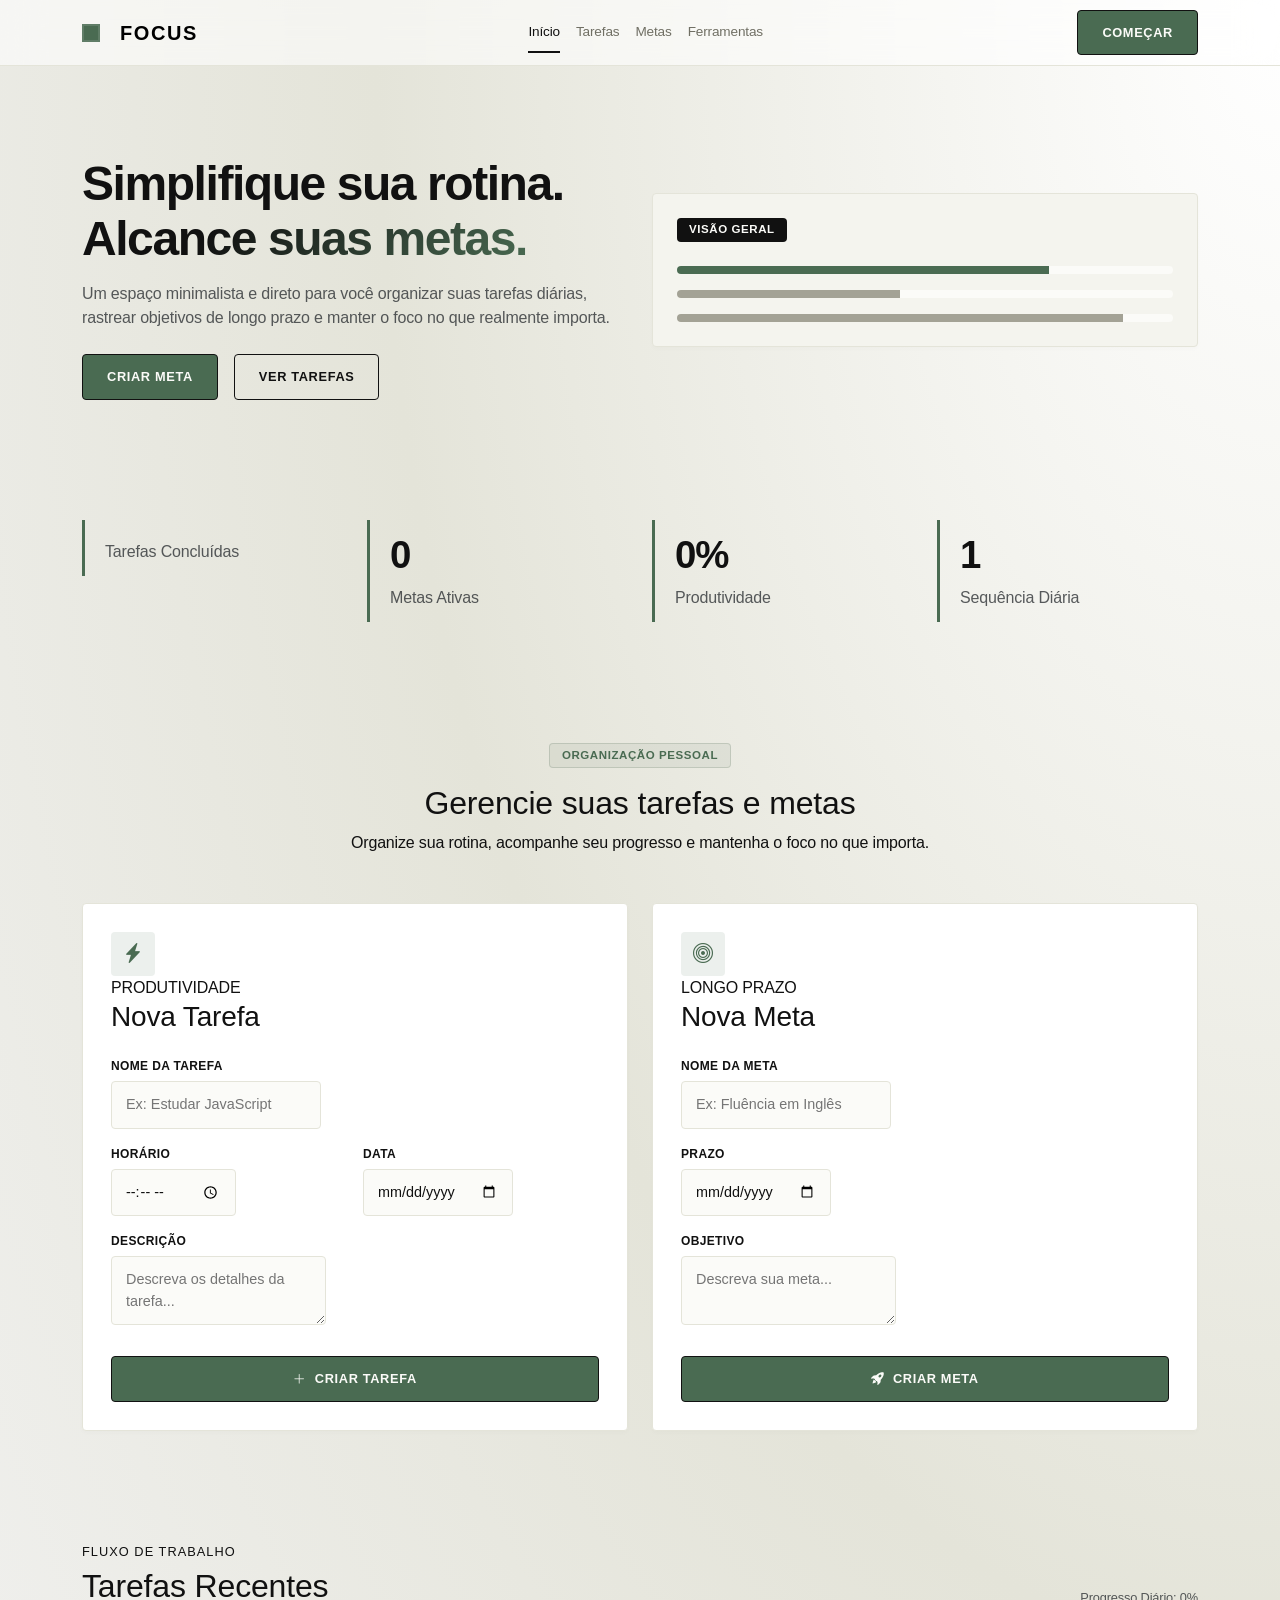
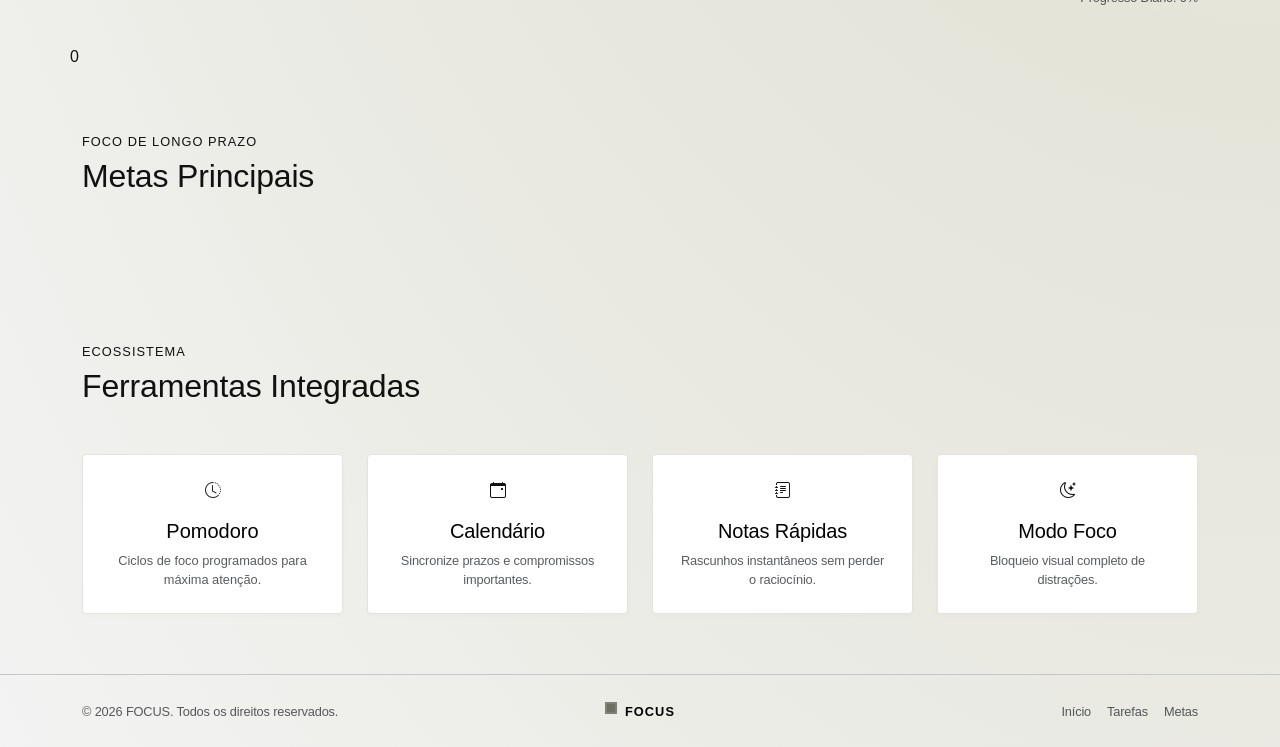
==== commit e7b243a6: "Melhorias no designer junto com uma otimização no css." ====
--- a/home/home.html
+++ b/home/home.html
@@ -25,7 +25,8 @@
                 <div class="logo-icon me-2"></div>
                 <span class="fw-bold tracking-wider text-black">FOCUS</span>
             </a>
-            <button class="navbar-toggler border-0" type="button" data-bs-toggle="collapse" data-bs-target="#navbarNav">
+            <button style="background-color:#4a6b52;" class="navbar-toggler border-0" type="button"
+                data-bs-toggle="collapse" data-bs-target="#navbarNav">
                 <span class="navbar-toggler-icon"></span>
             </button>
             <div class="collapse navbar-collapse" id="navbarNav">
--- a/home/home.css
+++ b/home/home.css
@@ -9,7 +9,7 @@
   --bg-white: #ffffff; /* Blanco Puro para foco cirúrgico em inputs/previews */
 
   --border-ui: #e4e4d9; /* Linhas finas e discretas estruturais */
-  --border-ui-focus: #111111; /* Foco em Preto Absoluto */
+  --border-ui-focus: #000000; /* Foco em Preto Absoluto */
 
   /* Identidade Visual: Verde Musgo + Black */
   --brand-primary: #111111; /* Preto Absoluto para comandos e textos principais */
@@ -42,7 +42,12 @@
 }
 
 body {
-  background-color: var(--bg-app) !important;
+  background: radial-gradient(
+    ellipse at top right,
+    transparent,
+    #e4e4d9,
+    #f3f3f3
+  );
   color: var(--text-main) !important;
   font-family:
     -apple-system, BlinkMacSystemFont, "Segoe UI", Roboto, Helvetica, Arial,
@@ -118,12 +123,12 @@
    NAVBAR COMPONENT & LOGO REFINADA (EDITORIAL / ART GALLERY)
    ========================================================================== */
 .custom-navbar {
-  background: rgba(
-    251,
-    251,
-    248,
-    0.85
-  ) !important; /* Base do Branco Creme com Blur */
+  background-color: rgba(
+    255,
+    255,
+    255,
+    0.594
+  ); /* Base do Branco Creme com Blur */
   backdrop-filter: blur(20px);
   -webkit-backdrop-filter: blur(20px);
   border-bottom: 1px solid var(--border-ui) !important;
@@ -219,7 +224,7 @@
 .cyan-btn,
 .purple-btn,
 .start-btn {
-  background: var(--brand-primary) !important;
+  background-color: #4a6b52;
   color: var(--bg-app) !important;
   border: 1px solid var(--brand-primary) !important;
   box-shadow: none !important;
@@ -229,7 +234,7 @@
 .cyan-btn:hover,
 .purple-btn:hover,
 .start-btn:hover {
-  background: var(--brand-primary-hover) !important;
+  background-color: #4a6b52;
   border-color: var(--brand-primary-hover) !important;
   color: var(--bg-white) !important;
   transform: translateY(-1px);
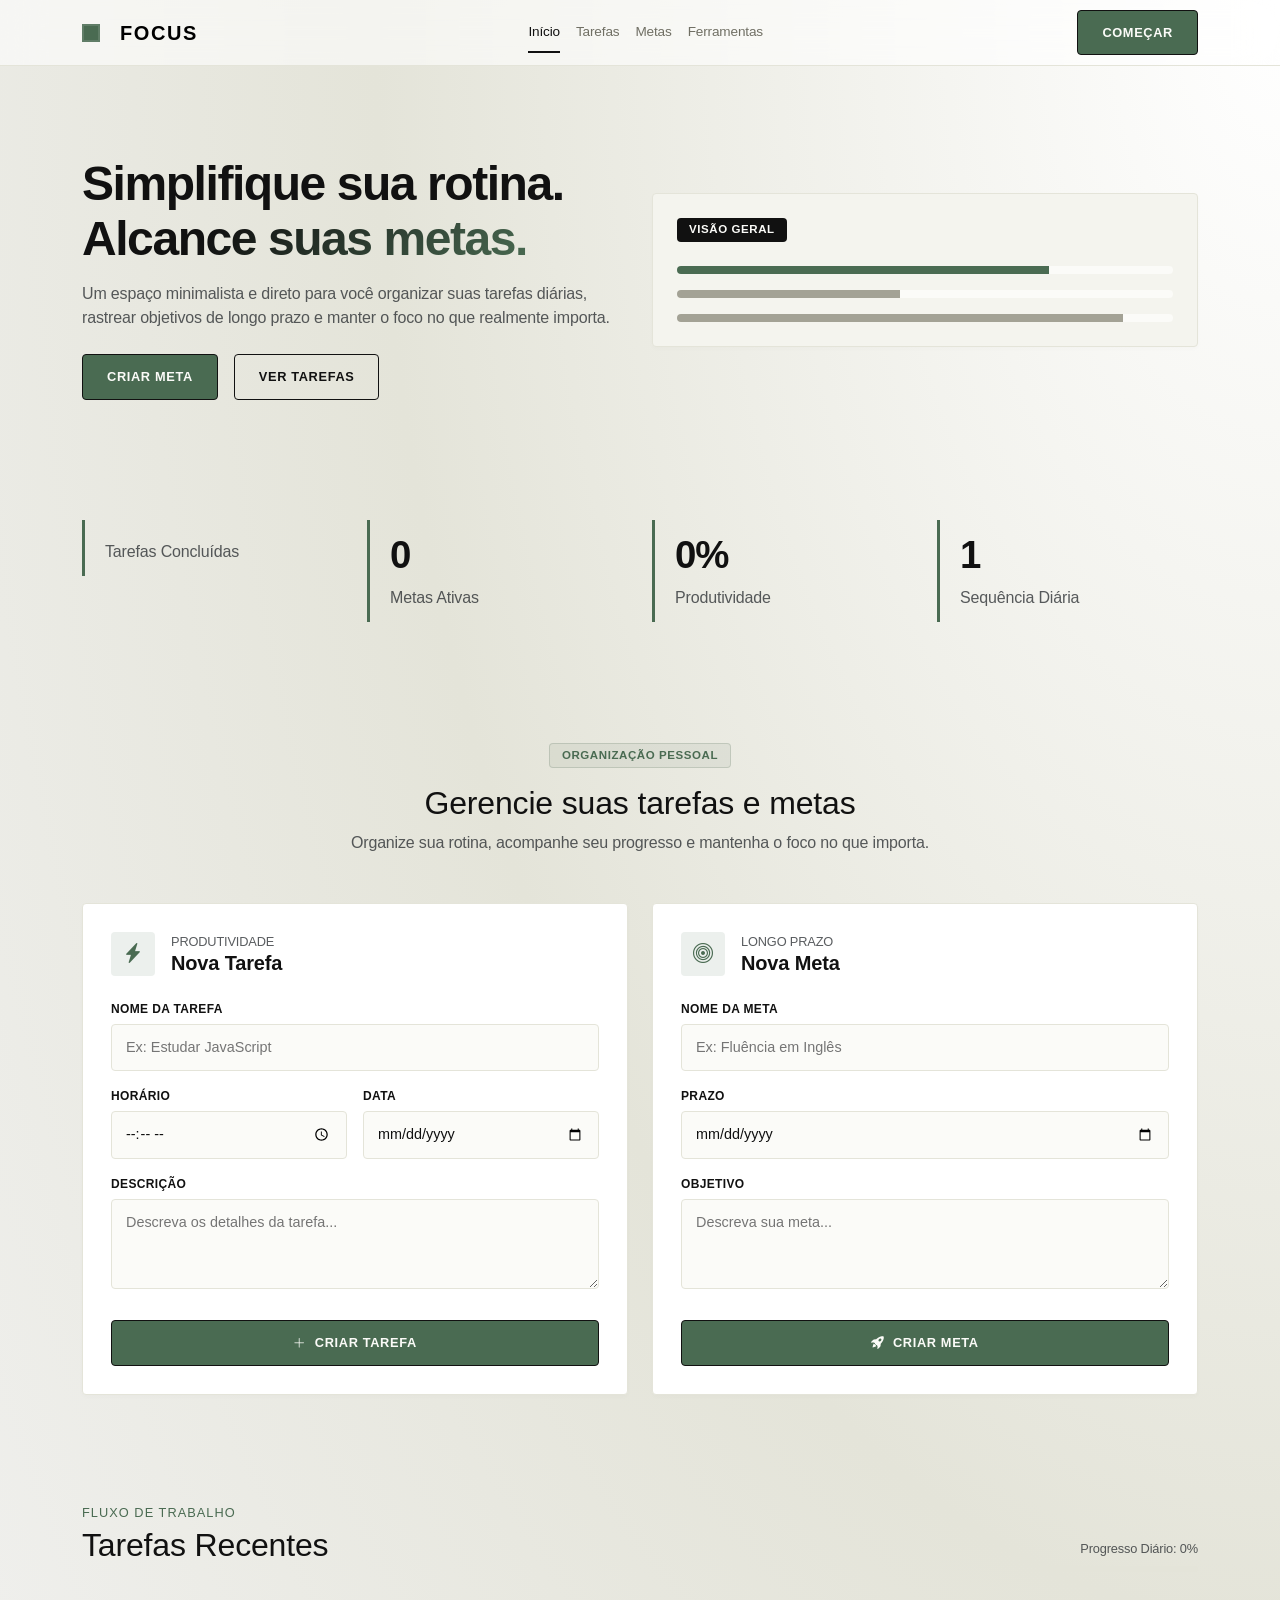
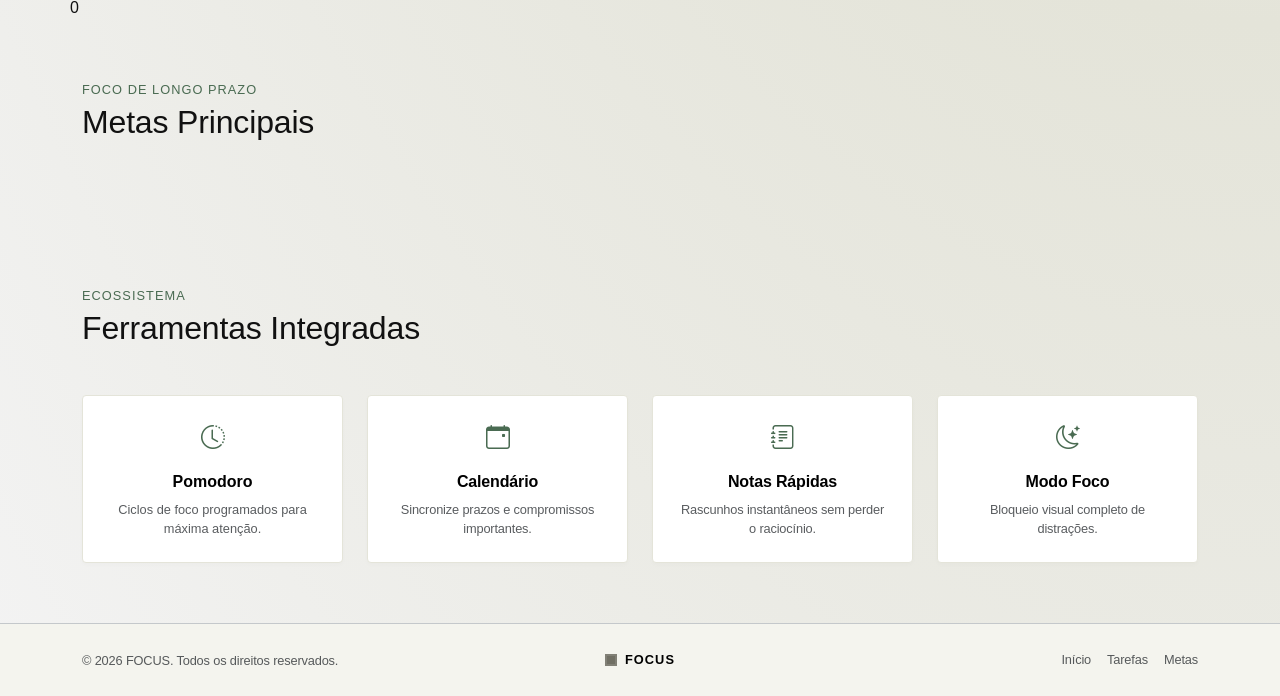
==== commit 57ff9899: "otimização" ====
--- a/home/home.html
+++ b/home/home.html
@@ -21,19 +21,19 @@
 
     <nav class="navbar navbar-expand-lg navbar-dark fixed-top custom-navbar">
         <div class="container">
-            <a class="navbar-brand d-flex align-items-center" href="#inicio">
+            <a class="navbar-brand" href="#inicio">
                 <div class="logo-icon me-2"></div>
                 <span class="fw-bold tracking-wider text-black">FOCUS</span>
             </a>
-            <button style="background-color:#4a6b52;" class="navbar-toggler border-0" type="button"
-                data-bs-toggle="collapse" data-bs-target="#navbarNav">
+            <button class="navbar-toggler border-0" type="button" data-bs-toggle="collapse" data-bs-target="#navbarNav"
+                style="background-color: var(--brand-moss);">
                 <span class="navbar-toggler-icon"></span>
             </button>
             <div class="collapse navbar-collapse" id="navbarNav">
                 <ul class="navbar-nav mx-auto">
                     <li class="nav-item"><a class="nav-link active" href="#inicio">Início</a></li>
                     <li class="nav-item"><a class="nav-link" href="#tarefas">Tarefas</a></li>
-                    <li class="nav-item"><a class="nav-link" href="#metas">Metas</a></li>
+                    <li class="nav-item"><a class="nav-link" href="#metasSection">Metas</a></li>
                     <li class="nav-item"><a class="nav-link" href="#ferramentas">Ferramentas</a></li>
                 </ul>
                 <div class="d-flex mt-3 mt-lg-0">
@@ -47,14 +47,14 @@
         <div class="container">
             <div class="row align-items-center gy-5">
                 <div class="col-lg-6 scroll-reveal">
-                    <p class="welcome-message mb-3" id="welcomeMessage"
-                        style="font-size: 1.1rem; color: #06b6d4; font-weight: 500;"></p>
+                    <p class="welcome-message mb-3 id=" welcomeMessage"
+                        style="font-size: 1.1rem; color: var(--brand-moss); font-weight: 500;"></p>
                     <h1 class="hero-title mb-3" id="heroTitle">Simplifique sua rotina. <br><span
                             class="text-gradient">Alcance suas metas.</span></h1>
                     <p class="hero-subtitle mb-4 text-muted">Um espaço minimalista e direto para você organizar suas
                         tarefas diárias, rastrear objetivos de longo prazo e manter o foco no que realmente importa.</p>
                     <div class="d-flex gap-3">
-                        <a href="#metas" class="btn btn-premium px-4 py-2">Criar Meta</a>
+                        <a href="#metasSection" class="btn btn-premium px-4 py-2">Criar Meta</a>
                         <a href="#tarefas" class="btn btn-outline-custom px-4 py-2">Ver Tarefas</a>
                     </div>
                 </div>
@@ -85,25 +85,25 @@
         <div class="container">
             <div class="row g-4">
                 <div class="col-6 col-md-3 scroll-reveal">
-                    <div class="stat-card p-4 text-center">
+                    <div class="stat-card p-4">
                         <h3 class="stat-number text-gradient" id="TarefasConcluidas">0</h3>
                         <p class="stat-label mb-0 text-muted">Tarefas Concluídas</p>
                     </div>
                 </div>
                 <div class="col-6 col-md-3 scroll-reveal">
-                    <div class="stat-card p-4 text-center">
+                    <div class="stat-card p-4">
                         <h3 class="stat-number text-gradient" id="Metas">0</h3>
                         <p class="stat-label mb-0 text-muted">Metas Ativas</p>
                     </div>
                 </div>
                 <div class="col-6 col-md-3 scroll-reveal">
-                    <div class="stat-card p-4 text-center">
+                    <div class="stat-card p-4">
                         <h3 class="stat-number text-gradient" id="Produtividade">0%</h3>
                         <p class="stat-label mb-0 text-muted">Produtividade</p>
                     </div>
                 </div>
                 <div class="col-6 col-md-3 scroll-reveal">
-                    <div class="stat-card p-4 text-center">
+                    <div class="stat-card p-4">
                         <h3 class="stat-number text-gradient" id="SequenciaDiaria">0</h3>
                         <p class="stat-label mb-0 text-muted">Sequência Diária</p>
                     </div>
@@ -117,42 +117,42 @@
             <div class="text-center mb-5 scroll-reveal">
                 <span class="badge rounded-pill custom-badge px-4 py-2 mb-3">ORGANIZAÇÃO PESSOAL</span>
                 <h2 class="section-title">Gerencie suas tarefas e metas</h2>
-                <p class="section-subtitle">Organize sua rotina, acompanhe seu progresso e mantenha o foco no que
-                    importa.</p>
+                <p class="section-subtitle text-muted">Organize sua rotina, acompanhe seu progresso e mantenha o foco no
+                    que importa.</p>
             </div>
 
             <div class="row g-4 align-items-stretch">
                 <div class="col-lg-6 scroll-reveal">
                     <div class="modern-form-card task-card h-100">
-                        <div class="form-header">
-                            <div class="form-icon cyan-glow"><i class="bi bi-lightning-charge-fill"></i></div>
+                        <div class="form-header d-flex gap-3 align-items-center">
+                            <div class="form-icon"><i class="bi bi-lightning-charge-fill"></i></div>
                             <div>
-                                <span class="form-mini-text">PRODUTIVIDADE</span>
-                                <h3 class="modern-form-title">Nova Tarefa</h3>
+                                <span class="form-mini-text text-muted font-sm d-block">PRODUTIVIDADE</span>
+                                <h3 class="modern-form-title m-0 h5 fw-bold">Nova Tarefa</h3>
                             </div>
                         </div>
                         <div class="mt-4">
                             <div class="mb-3">
                                 <label class="form-label-modern">Nome da tarefa</label>
-                                <input type="text" class="modern-input" id="nomeT" placeholder="Ex: Estudar JavaScript"
-                                    autocomplete="off">
+                                <input type="text" class="modern-input w-100" id="nomeT"
+                                    placeholder="Ex: Estudar JavaScript" autocomplete="off">
                             </div>
                             <div class="row g-3">
                                 <div class="col-md-6">
                                     <label class="form-label-modern">Horário</label>
-                                    <input type="time" class="modern-input" id="horaT">
+                                    <input type="time" class="modern-input w-100" id="horaT">
                                 </div>
                                 <div class="col-md-6">
                                     <label class="form-label-modern">Data</label>
-                                    <input type="date" class="modern-input" id="dataT">
+                                    <input type="date" class="modern-input w-100" id="dataT">
                                 </div>
                             </div>
                             <div class="mt-3">
                                 <label class="form-label-modern">Descrição</label>
-                                <textarea class="modern-input modern-textarea" id="bioT"
+                                <textarea class="modern-input w-100" id="bioT" rows="3"
                                     placeholder="Descreva os detalhes da tarefa..."></textarea>
                             </div>
-                            <button onclick="criarTarefa()" class="modern-btn cyan-btn mt-4 w-100">
+                            <button onclick="criarTarefa()" class="btn-premium mt-4 w-100">
                                 <i class="bi bi-plus-lg"></i> Criar Tarefa
                             </button>
                         </div>
@@ -160,30 +160,30 @@
                 </div>
 
                 <div class="col-lg-6 scroll-reveal">
-                    <div class="modern-form-card goal-card-modern h-100">
-                        <div class="form-header">
-                            <div class="form-icon purple-glow"><i class="bi bi-bullseye"></i></div>
+                    <div class="modern-form-card goal-card h-100">
+                        <div class="form-header d-flex gap-3 align-items-center">
+                            <div class="form-icon"><i class="bi bi-bullseye"></i></div>
                             <div>
-                                <span class="form-mini-text">LONGO PRAZO</span>
-                                <h3 class="modern-form-title">Nova Meta</h3>
+                                <span class="form-mini-text text-muted font-sm d-block">LONGO PRAZO</span>
+                                <h3 class="modern-form-title m-0 h5 fw-bold">Nova Meta</h3>
                             </div>
                         </div>
                         <div class="mt-4">
                             <div class="mb-3">
                                 <label class="form-label-modern">Nome da meta</label>
-                                <input type="text" class="modern-input" id="metasName"
+                                <input type="text" class="modern-input w-100" id="metasName"
                                     placeholder="Ex: Fluência em Inglês" autocomplete="off">
                             </div>
                             <div class="mb-3">
                                 <label class="form-label-modern">Prazo</label>
-                                <input type="date" class="modern-input" id="metaTemp">
+                                <input type="date" class="modern-input w-100" id="metaTemp">
                             </div>
                             <div>
                                 <label class="form-label-modern">Objetivo</label>
-                                <textarea class="modern-input modern-textarea" id="metasObjective"
+                                <textarea class="modern-input w-100" id="metasObjective" rows="3"
                                     placeholder="Descreva sua meta..."></textarea>
                             </div>
-                            <button onclick="criarMeta()" class="modern-btn purple-btn mt-4 w-100">
+                            <button onclick="criarMeta()" class="btn-premium mt-4 w-100">
                                 <i class="bi bi-rocket-takeoff-fill"></i> Criar Meta
                             </button>
                         </div>
@@ -196,10 +196,11 @@
     <div class="container mt-5">
         <div class="d-flex justify-content-between align-items-end mb-5 scroll-reveal">
             <div>
-                <span class="text-uppercase tracking-wider text-cyan font-sm" id="tasksLabel">Fluxo de Trabalho</span>
+                <span class="text-uppercase tracking-wider font-sm d-block" style="color: var(--brand-moss);">Fluxo de
+                    Trabalho</span>
                 <h2 class="section-title mt-1" id="recentTasksTitle">Tarefas Recentes</h2>
-                <p class="task-section-message mt-3" id="taskSectionMessage"
-                    style="font-size: 0.95rem; color: #9ca3af;"></p>
+                <p class="task-section-message mt-2 mb-0 text-muted" id="taskSectionMessage"
+                    style="font-size: 0.95rem;"></p>
             </div>
             <div class="progress-container text-end d-none d-sm-block">
                 <span class="font-sm text-muted mb-2 d-block" id="dailyProgressText">Progresso Diário: 0%</span>
@@ -216,9 +217,10 @@
     <section id="metasSection" class="section-spacing">
         <div class="container">
             <div class="mb-5 scroll-reveal">
-                <span class="text-uppercase tracking-wider text-purple font-sm">Foco de Longo Prazo</span>
+                <span class="text-uppercase tracking-wider font-sm d-block" style="color: var(--brand-moss);">Foco de
+                    Longo Prazo</span>
                 <h2 class="section-title mt-1" id="goalsTitle">Metas Principais</h2>
-                <p class="goals-message mt-3" id="goalsMessage" style="font-size: 0.95rem; color: #9ca3af;"></p>
+                <p class="goals-message mt-2 mb-0 text-muted" id="goalsMessage" style="font-size: 0.95rem;"></p>
             </div>
 
             <div class="row g-4" id="metasContainer"></div>
@@ -228,45 +230,45 @@
     <section id="ferramentas" class="section-spacing">
         <div class="container">
             <div class="mb-5 scroll-reveal">
-                <span class="text-uppercase tracking-wider text-cyan font-sm">Ecossistema</span>
+                <span class="text-uppercase tracking-wider font-sm d-block"
+                    style="color: var(--brand-moss);">Ecossistema</span>
                 <h2 class="section-title mt-1">Ferramentas Integradas</h2>
             </div>
 
             <div class="row g-4">
                 <div class="col-md-6 col-lg-3 scroll-reveal">
-                    <button onclick="openMetodPomodoro()" class="tool-card p-4 text-center btn border-0 w-100"
-                        style="background: none;">
-                        <div class="tool-icon mb-3 mx-auto text-cyan">
+                    <button onclick="openMetodPomodoro()" class="tool-card p-4 text-center btn border-0 w-100 h-100">
+                        <div class="tool-icon mb-3 mx-auto" style="color: var(--brand-moss); font-size: 1.5rem;">
                             <i class="bi bi-clock-history"></i>
                         </div>
-                        <h5 class="text-black">Pomodoro</h5>
+                        <h5 class="text-black h6 fw-bold">Pomodoro</h5>
                         <p class="text-muted font-sm mb-0">Ciclos de foco programados para máxima atenção.</p>
                     </button>
                 </div>
                 <div class="col-md-6 col-lg-3 scroll-reveal">
-                    <div class="tool-card p-4 text-center">
-                        <div class="tool-icon mb-3 mx-auto text-purple">
+                    <div class="tool-card p-4 text-center h-100">
+                        <div class="tool-icon mb-3 mx-auto" style="color: var(--brand-moss); font-size: 1.5rem;">
                             <i class="bi bi-calendar-event"></i>
                         </div>
-                        <h5 class="text-black">Calendário</h5>
+                        <h5 class="text-black h6 fw-bold">Calendário</h5>
                         <p class="text-muted font-sm mb-0">Sincronize prazos e compromissos importantes.</p>
                     </div>
                 </div>
                 <div class="col-md-6 col-lg-3 scroll-reveal">
-                    <div class="tool-card p-4 text-center">
-                        <div class="tool-icon mb-3 mx-auto text-cyan">
+                    <div class="tool-card p-4 text-center h-100">
+                        <div class="tool-icon mb-3 mx-auto" style="color: var(--brand-moss); font-size: 1.5rem;">
                             <i class="bi bi-journal-text"></i>
                         </div>
-                        <h5 class="text-black">Notas Rápidas</h5>
+                        <h5 class="text-black h6 fw-bold">Notas Rápidas</h5>
                         <p class="text-muted font-sm mb-0">Rascunhos instantâneos sem perder o raciocínio.</p>
                     </div>
                 </div>
                 <div class="col-md-6 col-lg-3 scroll-reveal">
-                    <div class="tool-card p-4 text-center">
-                        <div class="tool-icon mb-3 mx-auto text-purple">
+                    <div class="tool-card p-4 text-center h-100">
+                        <div class="tool-icon mb-3 mx-auto" style="color: var(--brand-moss); font-size: 1.5rem;">
                             <i class="bi bi-moon-stars"></i>
                         </div>
-                        <h5 class="text-black">Modo Foco</h5>
+                        <h5 class="text-black h6 fw-bold">Modo Foco</h5>
                         <p class="text-muted font-sm mb-0">Bloqueio visual completo de distrações.</p>
                     </div>
                 </div>
@@ -276,7 +278,7 @@
 
     <div style="display: none;" class="custom-alert alert-success-custom" id="alertBox">
         <div class="d-flex align-items-center gap-3">
-            <i class="bi bi-check-circle-fill"></i>
+            <i class="bi bi-check-circle-fill" style="color: var(--brand-moss);"></i>
             <div>
                 <h6 class="mb-1">Ação realizada com sucesso!</h6>
                 <p class="mb-0">Seu painel foi atualizado.</p>
@@ -289,7 +291,7 @@
 
     <div style="display: none;" class="custom-alert alert-error-custom" id="alertErro">
         <div class="d-flex align-items-center gap-3">
-            <i class="bi bi-x-circle-fill"></i>
+            <i class="bi bi-x-circle-fill" style="color: #a74a4a;"></i>
             <div>
                 <h6 class="mb-1">Campos inválidos.</h6>
                 <p class="mb-0">Preencha todas as informações. Tente novamente.</p>
@@ -301,12 +303,12 @@
     </div>
 
     <div style="display: none;" class="pomodoro-popup" id="pomodoroPopup">
-        <div class="pomodoro-popup__icon">
+        <div class="pomodoro-popup__icon mb-2" style="font-size: 1.5rem; color: var(--brand-moss);">
             <i class="fa-solid fa-clock"></i>
         </div>
         <div class="pomodoro-popup__content">
             <span class="pomodoro-popup__label">MÉTODO POMODORO</span>
-            <h3 class="pomodoro-popup__title">Hora de focar</h3>
+            <h3 class="pomodoro-popup__title h5 fw-bold mt-2">Hora de focar</h3>
             <p class="pomodoro-popup__timer" id="pomodoroTimer">25:00</p>
             <div class="pomodoro-popup__actions">
                 <button class="pomodoro-btn start-btn" onclick="startMetod()">
@@ -321,14 +323,14 @@
 
     <div id="mobileNavLinks"></div>
 
-    <footer class="py-4 border-top border-secondary-subtle">
+    <footer class="py-4 border-top border-secondary-subtle" style="background-color: var(--bg-card);">
         <div class="container">
             <div class="row align-items-center gy-3">
                 <div class="col-md-4 text-center text-md-start">
                     <span class="font-sm text-muted">&copy; 2026 FOCUS. Todos os direitos reservados.</span>
                 </div>
                 <div class="col-md-4 text-center">
-                    <div class="d-flex justify-content-center gap-2">
+                    <div class="d-flex justify-content-center gap-2 align-items-center">
                         <div class="logo-icon logo-sm"></div>
                         <span class="fw-bold font-sm tracking-wider text-black">FOCUS</span>
                     </div>
@@ -337,7 +339,7 @@
                     <div class="footer-links d-flex justify-content-center justify-content-md-end gap-3">
                         <a href="#inicio" class="font-sm text-muted text-decoration-none">Início</a>
                         <a href="#tarefas" class="font-sm text-muted text-decoration-none">Tarefas</a>
-                        <a href="#metas" class="font-sm text-muted text-decoration-none">Metas</a>
+                        <a href="#metasSection" class="font-sm text-muted text-decoration-none">Metas</a>
                     </div>
                 </div>
             </div>
--- a/home/home.css
+++ b/home/home.css
@@ -1,46 +1,27 @@
-/* ==========================================================================
-   FOCUS STUDIOS — PREMIUM MOSS, BEIGE & CREAM EDITORIAL THEME
-   ========================================================================== */
-
 :root {
-  /* Paleta Orgânica, Confortável e de Alto Impacto */
-  --bg-app: #fbfbf8; /* Branco Creme (Fundo quente, limpo e confortável) */
-  --bg-card: #f4f4ee; /* Bege Suave (Contraste elegante para os cards) */
-  --bg-white: #ffffff; /* Blanco Puro para foco cirúrgico em inputs/previews */
-
-  --border-ui: #e4e4d9; /* Linhas finas e discretas estruturais */
-  --border-ui-focus: #000000; /* Foco em Preto Absoluto */
-
-  /* Identidade Visual: Verde Musgo + Black */
-  --brand-primary: #111111; /* Preto Absoluto para comandos e textos principais */
-  --brand-primary-hover: #2a2a26; /* Preto suavizado para hover */
-  --brand-moss: #4a6b52; /* Verde Musgo Principal para sotaques e energia */
-  --brand-moss-glow: #628c6d; /* Verde Musgo Claro para destaques */
-  --brand-secondary: #706f64; /* Cinza acastanhado para suporte */
-
-  /* Tipografia e Legibilidade Clássica */
-  --text-main: #111111; /* Texto principal em preto puro */
-  --text-muted: #706f64; /* Tom médio para descrições */
-  --text-light: #a3a295; /* Tom claro para detalhes menores */
-
-  /* Sombras Arquitetônicas Limpas */
+  --bg-app: #fbfbf8;
+  --bg-card: #f4f4ee;
+  --bg-white: #fff;
+  --border-ui: #e4e4d9;
+  --border-ui-focus: #000;
+  --brand-primary: #111;
+  --brand-primary-hover: #2a2a26;
+  --brand-moss: #4a6b52;
+  --brand-moss-glow: #628c6d;
+  --brand-secondary: #706f64;
+  --text-main: #111;
+  --text-muted: #706f64;
+  --text-light: #a3a295;
   --shadow-sm: 0 2px 4px rgba(17, 17, 17, 0.02);
   --shadow-md: 0 8px 20px rgba(17, 17, 17, 0.04);
   --shadow-lg: 0 16px 32px rgba(17, 17, 17, 0.06);
-
-  /* Transição Fluida Premium */
   --transition-subtle: all 0.2s cubic-bezier(0.16, 1, 0.3, 1);
 }
-
-/* ==========================================================================
-   RESET & REESTRUTURAÇÃO VISUAL
-   ========================================================================== */
 * {
   box-sizing: border-box;
   margin: 0;
   padding: 0;
 }
-
 body {
   background: radial-gradient(
     ellipse at top right,
@@ -55,15 +36,11 @@
   letter-spacing: -0.01em;
   -webkit-font-smoothing: antialiased;
   overflow-x: hidden;
-  padding-top: 100px; /* Evita que o topo seja engolido pela Navbar fixa */
-}
-
-/* Compatibilidade com classes antigas de espaçamento */
+  padding-top: 100px;
+}
 .section-spacing {
   padding: 60px 0;
 }
-
-/* Gradientes Impressionantes mesclando Preto e Verde Musgo */
 .text-gradient,
 .text-gradient-moss {
   background: linear-gradient(
@@ -75,23 +52,17 @@
   -webkit-text-fill-color: transparent;
   font-weight: 800;
 }
-
 .tracking-wider {
   letter-spacing: 0.08em !important;
   text-transform: uppercase;
 }
-
 .font-sm {
   font-size: 0.8rem !important;
 }
-
-/* ==========================================================================
-   BADGES & ETIQUETAS ESTILO ALFAIATARIA (Ajustado para compatibilidade)
-   ========================================================================== */
+.badge,
 .custom-badge,
 .custom-badge-moss,
 .bg-purple-soft,
-.badge,
 .pomodoro-popup__label {
   font-size: 0.72rem !important;
   font-weight: 600 !important;
@@ -102,40 +73,26 @@
   display: inline-flex !important;
   align-items: center;
 }
-
-/* Padrão de cor unificado para badges secundários */
+.badge:not(.bg-purple-soft),
 .custom-badge,
-.custom-badge-moss,
-.badge:not(.bg-purple-soft) {
+.custom-badge-moss {
   color: var(--brand-moss) !important;
   background: rgba(74, 107, 82, 0.08) !important;
   border: 1px solid rgba(74, 107, 82, 0.2) !important;
 }
-
-/* Badge de Visão Geral em Destaque Dark */
 .bg-purple-soft {
   color: var(--bg-app) !important;
   background: var(--brand-primary) !important;
   border: none !important;
 }
-
-/* ==========================================================================
-   NAVBAR COMPONENT & LOGO REFINADA (EDITORIAL / ART GALLERY)
-   ========================================================================== */
 .custom-navbar {
-  background-color: rgba(
-    255,
-    255,
-    255,
-    0.594
-  ); /* Base do Branco Creme com Blur */
+  background-color: rgba(255, 255, 255, 0.594);
   backdrop-filter: blur(20px);
   -webkit-backdrop-filter: blur(20px);
   border-bottom: 1px solid var(--border-ui) !important;
   padding: 10px 0 !important;
   transition: var(--transition-subtle);
 }
-
 .navbar-brand {
   display: flex;
   align-items: center;
@@ -143,24 +100,19 @@
   padding: 0;
   text-decoration: none !important;
 }
-
-/* Caixa geométrica minimalista aprimorada para a logo */
 .logo-icon {
   width: 18px;
   height: 18px;
   background: var(--brand-moss);
-  border-radius: 0px !important;
+  border-radius: 0 !important;
   box-shadow: inset 0 0 0 2px rgba(255, 255, 255, 0.12);
   position: relative;
   transition: var(--transition-subtle);
 }
-
-/* Efeito interativo dinâmico premium na logo */
 .navbar-brand:hover .logo-icon {
   transform: rotate(90deg);
   background: var(--brand-primary);
 }
-
 .brand-text {
   font-weight: 800;
   font-size: 1.15rem;
@@ -168,13 +120,11 @@
   letter-spacing: 0.08em;
   text-transform: uppercase;
 }
-
 .logo-sm {
   width: 12px;
   height: 12px;
   background: var(--brand-secondary);
 }
-
 .custom-navbar .nav-link {
   color: var(--text-muted) !important;
   font-size: 0.85rem;
@@ -182,13 +132,10 @@
   transition: var(--transition-subtle);
   position: relative;
 }
-
-.custom-navbar .nav-link:hover,
-.custom-navbar .nav-link.active {
-  color: var(--brand-primary) !important;
-}
-
-/* Linha de ativação sutil em Preto */
+.custom-navbar .nav-link.active,
+.custom-navbar .nav-link:hover {
+  color: var(--brand-primary) !important;
+}
 .custom-navbar .nav-link.active::after {
   content: "";
   position: absolute;
@@ -198,12 +145,8 @@
   height: 2px;
   background: var(--brand-primary);
 }
-
-/* ==========================================================================
-   BOTÕES (ALTO CONTRASTE SEM EXCESSOS)
-   ========================================================================== */
+.btn-outline-custom,
 .btn-premium,
-.btn-outline-custom,
 .modern-btn,
 .pomodoro-btn {
   font-size: 0.8rem !important;
@@ -218,8 +161,6 @@
   justify-content: center;
   gap: 8px;
 }
-
-/* Botão Preto Sólido Principal */
 .btn-premium,
 .cyan-btn,
 .purple-btn,
@@ -229,7 +170,6 @@
   border: 1px solid var(--brand-primary) !important;
   box-shadow: none !important;
 }
-
 .btn-premium:hover,
 .cyan-btn:hover,
 .purple-btn:hover,
@@ -239,23 +179,18 @@
   color: var(--bg-white) !important;
   transform: translateY(-1px);
 }
-
-/* Botão Outline / Secundário */
-.btn-outline-custom,
-.btn-done {
+.btn-done,
+.btn-outline-custom {
   background: transparent !important;
   color: var(--brand-primary) !important;
   border: 1px solid var(--brand-primary) !important;
 }
-
 .btn-outline-custom:hover {
   background: var(--brand-primary) !important;
   color: var(--bg-white) !important;
 }
-
-/* Botões Injetados pelo JavaScript nas Listas Dinâmicas */
-#tasksR button,
-#metasContainer button {
+#metasContainer button,
+#tasksR button {
   background: transparent !important;
   border: 1px solid var(--border-ui) !important;
   color: var(--text-muted) !important;
@@ -266,22 +201,16 @@
   text-transform: uppercase;
   transition: var(--transition-subtle);
 }
-
-#tasksR button:hover,
-#metasContainer button:hover {
+#metasContainer button:hover,
+#tasksR button:hover {
   border-color: var(--brand-primary) !important;
   color: var(--brand-primary) !important;
   background: var(--bg-card) !important;
 }
-
-/* ==========================================================================
-   CARDS & GRIDS (EFEITO CONTINUO / DIVS DA MESMA COR DO FUNDO)
-   ========================================================================== */
 .hero-section {
   padding: 40px 0;
   margin-bottom: 20px;
 }
-
 .hero-title {
   font-weight: 800;
   font-size: 3rem;
@@ -290,60 +219,47 @@
   margin-bottom: 20px;
   letter-spacing: -0.03em;
 }
-
-/* Dashboard Preview Unificado com o Fundo */
 .dashboard-preview,
+.goal-card,
 .modern-form-card,
-.tool-card,
 .task-card,
-.goal-card {
-  background: var(--bg-white) !important; /* Mesma cor base para consistência */
+.tool-card {
+  background: var(--bg-white) !important;
   border: 1px solid var(--border-ui) !important;
   border-radius: 4px !important;
   padding: 28px;
   box-shadow: var(--shadow-sm);
   transition: var(--transition-subtle);
 }
-
 .dashboard-preview {
-  background: var(--bg-card) !important; /* Sutil quebra no preview lateral */
-}
-
+  background: var(--bg-card) !important;
+}
+.goal-card:hover,
 .modern-form-card:hover,
-.tool-card:hover,
 .task-card:hover,
-.goal-card:hover {
+.tool-card:hover {
   border-color: var(--brand-moss) !important;
   box-shadow: var(--shadow-md);
 }
-
-/* Skeletons e Barras de Progresso */
 .preview-row {
   height: 8px;
   background: var(--bg-app);
   border-radius: 4px;
   overflow: hidden;
 }
-
 .preview-bar {
   height: 100%;
   background: var(--text-light);
 }
-
+.custom-bg-cyan,
 .preview-bar.visual-glow,
-.custom-bg-cyan,
 .progress-bar {
-  background: var(
-    --brand-moss
-  ) !important; /* Barras de progresso com tom musgo corporativo */
-}
-
+  background: var(--brand-moss) !important;
+}
 .custom-progress {
   background: var(--border-ui) !important;
   border-radius: 2px !important;
 }
-
-/* Painel de Estatísticas Limpo e Minimalista */
 .stat-card {
   background: transparent !important;
   border-left: 3px solid var(--brand-moss) !important;
@@ -355,21 +271,15 @@
   box-shadow: none !important;
   text-align: left !important;
 }
-
 .stat-card:hover {
   padding-left: 26px !important;
   border-left-color: var(--brand-primary) !important;
 }
-
 .stat-number {
   font-weight: 800;
   font-size: 2.4rem;
   letter-spacing: -0.03em;
 }
-
-/* ==========================================================================
-   FORMULÁRIOS E INPUTS INTERNOS
-   ========================================================================== */
 .form-icon {
   width: 44px;
   height: 44px;
@@ -381,7 +291,6 @@
   align-items: center;
   justify-content: center;
 }
-
 .form-label-modern {
   font-size: 0.75rem;
   font-weight: 700;
@@ -391,11 +300,8 @@
   margin-bottom: 6px;
   display: block;
 }
-
 .modern-input {
-  background: var(
-    --bg-app
-  ) !important; /* Invertido para harmonizar com o card branco */
+  background: var(--bg-app) !important;
   border: 1px solid var(--border-ui) !important;
   border-radius: 4px !important;
   color: var(--brand-primary) !important;
@@ -403,57 +309,44 @@
   font-size: 0.9rem;
   transition: var(--transition-subtle);
 }
-
 .modern-input:focus {
   border-color: var(--brand-primary) !important;
   box-shadow: none !important;
   outline: none;
 }
-
-/* ==========================================================================
-   MELHORIA: NOTIFICAÇÕES FLUTUANTES (BRUTALISMO PREMIUM CLARO)
-   ========================================================================== */
 .custom-alert {
   position: fixed;
   bottom: 24px;
   right: 24px;
-  background: var(--bg-white) !important; /* Base branca pura contrastante */
-  color: var(--brand-primary) !important;
-
-  /* Borda esquerda estrutural agindo como indicador cromático discreto */
+  background: var(--bg-white) !important;
+  color: var(--brand-primary) !important;
   border-top: none !important;
   border-right: none !important;
   border-bottom: none !important;
   border-left: 4px solid var(--brand-moss) !important;
-
-  border-radius: 2px !important; /* Formato de tag de alfaiataria */
+  border-radius: 2px !important;
   padding: 16px 20px;
   box-shadow:
     0 10px 30px rgba(17, 17, 17, 0.08),
     0 1px 3px rgba(17, 17, 17, 0.02);
   z-index: 1060;
-
   display: flex;
   align-items: center;
   justify-content: space-between;
   gap: 20px;
   min-width: 320px;
   max-width: 420px;
-
   animation: alertSlideIn 0.3s cubic-bezier(0.16, 1, 0.3, 1) forwards;
 }
-
 .alert-error-custom {
   background: var(--bg-white) !important;
-  border-left: 4px solid #a74a4a !important; /* Tom vermelho terroso sutil */
-}
-
+  border-left: 4px solid #a74a4a !important;
+}
 .alert-content {
   display: flex;
   flex-direction: column;
   gap: 2px;
 }
-
 .alert-content h6 {
   color: var(--brand-primary);
   font-weight: 700;
@@ -462,14 +355,12 @@
   font-size: 0.75rem;
   margin: 0;
 }
-
 .alert-content p {
   color: var(--text-muted);
   font-size: 0.8rem;
   margin: 0;
   line-height: 1.4;
 }
-
 .btn-close-alert {
   background: transparent !important;
   border: none !important;
@@ -482,12 +373,10 @@
   align-items: center;
   justify-content: center;
 }
-
 .btn-close-alert:hover {
   color: var(--brand-primary) !important;
   transform: scale(1.1);
 }
-
 @keyframes alertSlideIn {
   from {
     opacity: 0;
@@ -498,10 +387,6 @@
     transform: translateY(0) scale(1);
   }
 }
-
-/* ==========================================================================
-   SOLUÇÃO CRÍTICA: OVERLAY E FIXAÇÃO DO MODAL POMODORO
-   ========================================================================== */
 .pomodoro-popup {
   position: fixed !important;
   top: 50% !important;
@@ -512,20 +397,17 @@
   border-radius: 4px !important;
   box-shadow: var(--shadow-lg) !important;
   padding: 40px !important;
-  z-index: 9999 !important; /* Joga a estrutura por cima de absolutamente qualquer grid */
+  z-index: 9999 !important;
   width: 90% !important;
   max-width: 450px !important;
   flex-direction: column;
   align-items: center;
   justify-content: center;
 }
-
-/* Ajuste de layout interno do card pomodoro */
 .pomodoro-popup__content {
   text-align: center;
   width: 100%;
 }
-
 .pomodoro-popup__timer {
   font-size: 4.5rem;
   font-weight: 800;
@@ -534,7 +416,6 @@
   letter-spacing: -0.02em;
   margin: 20px 0;
 }
-
 .pomodoro-popup__close {
   position: absolute;
   top: 15px;
@@ -546,14 +427,9 @@
   cursor: pointer;
   transition: var(--transition-subtle);
 }
-
 .pomodoro-popup__close:hover {
   color: var(--brand-primary);
 }
-
-/* ==========================================================================
-   RESPONSIVIDADE
-   ========================================================================== */
 @media (max-width: 991.98px) {
   .hero-title {
     font-size: 2.2rem;
